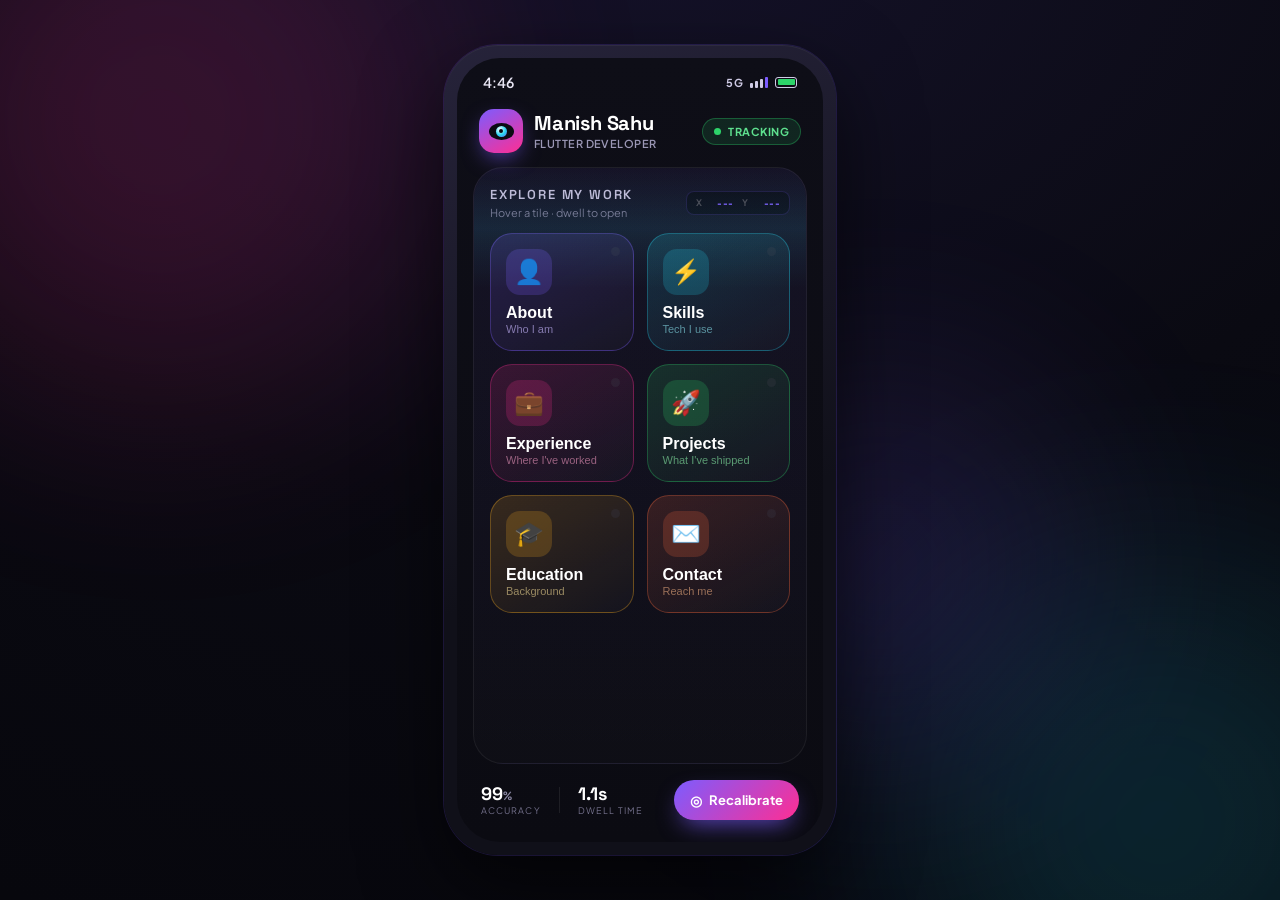
==== index.html @ 6655cd0f "Update fmt.Println message from 'Hello' to 'Goodbye'" ====
<!DOCTYPE html>
<html lang="en">
<head>
<meta charset="UTF-8">
<meta name="viewport" content="width=device-width, initial-scale=1.0">
<title>Manish Sahu · Flutter Developer</title>
<link rel="preconnect" href="https://fonts.googleapis.com">
<link rel="preconnect" href="https://fonts.gstatic.com" crossorigin>
<link href="https://fonts.googleapis.com/css2?family=Space+Grotesk:wght@400;500;600;700&family=Plus+Jakarta+Sans:wght@400;500;600;700;800&display=swap" rel="stylesheet">
<style>
  *{box-sizing:border-box;margin:0;padding:0}

  body{
    font-family:'Plus Jakarta Sans',sans-serif;
    background:radial-gradient(120% 120% at 50% -10%,#15122a 0%,#0a0a12 55%,#07070d 100%);
    min-height:100vh;display:grid;place-items:center;
    padding:36px 16px;position:relative;overflow:hidden;color:#e9e7f5;
  }

  /* Panel scrollbar */
  .pbody::-webkit-scrollbar{width:5px}
  .pbody::-webkit-scrollbar-thumb{background:rgba(124,92,255,.4);border-radius:3px}

  /* Tile hover/press */
  [data-tile]{
    transition:transform .25s cubic-bezier(.2,.9,.3,1.3),box-shadow .25s ease;
    -webkit-tap-highlight-color:transparent;
  }
  [data-tile]:hover{
    transform:scale(1.04) translateY(-3px);
    box-shadow:0 14px 30px -8px var(--ac,rgba(124,92,255,.5));
  }
  [data-tile]:active{transform:scale(.96) translateY(0)}

  /* Panel slide */
  .panel{
    position:absolute;inset:0;border-radius:43px;
    display:flex;flex-direction:column;
    transform:translateY(100%);opacity:0;pointer-events:none;
    transition:transform .5s cubic-bezier(.05,.7,.1,1),opacity .3s ease;
    z-index:12;overflow:hidden;
  }
  .panel.open{transform:translateY(0);opacity:1;pointer-events:auto}

  /* Keyframes */
  @keyframes blob{0%{transform:translate(0,0) scale(1)}50%{transform:translate(40px,-30px) scale(1.12)}100%{transform:translate(-30px,40px) scale(.96)}}
  @keyframes gaze{0%{transform:translate(-50%,-50%) scale(1);opacity:.55}100%{transform:translate(-50%,-50%) scale(1.7);opacity:.06}}
  @keyframes pulse{0%,100%{transform:scale(1);opacity:1}50%{transform:scale(1.55);opacity:.45}}
  @keyframes scan{0%{transform:translateY(-100%)}100%{transform:translateY(800%)}}
  @keyframes spin{to{transform:rotate(360deg)}}
  @keyframes blink{0%,92%,100%{transform:scaleY(1)}96%{transform:scaleY(.1)}}

  @media(max-width:440px){body{padding:16px 8px}}
</style>
</head>
<body>

<!-- Aurora blobs -->
<div style="position:fixed;inset:0;pointer-events:none;z-index:0;overflow:hidden">
  <div style="position:absolute;width:560px;height:560px;border-radius:50%;background:#ff2e93;filter:blur(120px);opacity:.16;top:-160px;left:-120px;animation:blob 22s ease-in-out infinite alternate"></div>
  <div style="position:absolute;width:520px;height:520px;border-radius:50%;background:#22d3ee;filter:blur(120px);opacity:.14;bottom:-180px;right:-140px;animation:blob 26s ease-in-out infinite alternate-reverse"></div>
  <div style="position:absolute;width:380px;height:380px;border-radius:50%;background:#7c5cff;filter:blur(110px);opacity:.16;top:42%;left:54%;animation:blob 30s ease-in-out infinite alternate"></div>
</div>

<!-- Phone Frame -->
<div style="position:relative;z-index:1;width:392px;max-width:94vw;height:828px;max-height:90vh;border-radius:54px;padding:13px;background:linear-gradient(160deg,#26233a,#101019 60%);box-shadow:0 0 0 1px rgba(124,92,255,.18),0 30px 80px rgba(0,0,0,.6),inset 0 1px 1px rgba(255,255,255,.06)">
<div style="position:relative;width:100%;height:100%;border-radius:43px;overflow:hidden;background:linear-gradient(180deg,#0e0e17,#0b0b12);display:flex;flex-direction:column">

  <!-- Status bar -->
  <div style="display:flex;justify-content:space-between;align-items:center;padding:15px 26px 4px;flex:0 0 auto">
    <span id="clk" style="font-size:14px;font-weight:600;color:#e9e7f5;letter-spacing:.01em">9:41</span>
    <div style="display:flex;align-items:center;gap:7px">
      <span style="font-size:11px;font-weight:700;color:#cfcbe6;letter-spacing:.04em">5G</span>
      <div style="display:flex;gap:2px;align-items:flex-end;height:11px">
        <div style="width:3px;height:5px;border-radius:1px;background:#cfcbe6"></div>
        <div style="width:3px;height:7px;border-radius:1px;background:#cfcbe6"></div>
        <div style="width:3px;height:9px;border-radius:1px;background:#cfcbe6"></div>
        <div style="width:3px;height:11px;border-radius:1px;background:#7c5cff"></div>
      </div>
      <div style="width:22px;height:11px;border:1.5px solid #cfcbe6;border-radius:3px;padding:1.5px;display:flex">
        <div style="flex:1;background:#2dd46a;border-radius:1px"></div>
      </div>
    </div>
  </div>

  <!-- Header -->
  <div style="display:flex;align-items:center;justify-content:space-between;padding:14px 22px 6px;flex:0 0 auto">
    <div style="display:flex;align-items:center;gap:11px">
      <!-- Eye logo -->
      <div style="width:44px;height:44px;border-radius:15px;background:linear-gradient(150deg,#7c5cff,#ff2e93);display:grid;place-items:center;box-shadow:0 8px 22px -6px rgba(124,92,255,.7)">
        <div style="width:25px;height:17px;border-radius:50%;background:#0b0b12;display:grid;place-items:center;animation:blink 5.5s ease-in-out infinite">
          <div style="width:11px;height:11px;border-radius:50%;background:radial-gradient(circle at 35% 30%,#fff,#22d3ee 55%,#7c5cff);position:relative">
            <div style="position:absolute;width:4px;height:4px;border-radius:50%;background:#0b0b12;top:50%;left:50%;transform:translate(-50%,-50%)"></div>
          </div>
        </div>
      </div>
      <div>
        <div style="font-family:'Space Grotesk',sans-serif;font-size:20px;font-weight:700;color:#fff;letter-spacing:-.01em;line-height:1.05">Manish Sahu</div>
        <div style="font-size:11px;color:#9b97b5;letter-spacing:.04em;margin-top:3px;font-weight:600">FLUTTER DEVELOPER</div>
      </div>
    </div>
    <div style="display:flex;align-items:center;gap:7px;background:rgba(45,212,106,.12);border:1px solid rgba(45,212,106,.32);padding:6px 11px;border-radius:999px">
      <span style="width:7px;height:7px;border-radius:50%;background:#2dd46a;animation:pulse 1.8s ease-in-out infinite"></span>
      <span style="font-size:11px;font-weight:700;color:#5ee08e;letter-spacing:.04em">TRACKING</span>
    </div>
  </div>

  <!-- Gaze field -->
  <div id="field" style="position:relative;flex:1 1 auto;margin:8px 16px 6px;border-radius:30px;background:linear-gradient(180deg,rgba(124,92,255,.07),rgba(255,255,255,.015));border:1px solid rgba(255,255,255,.06);overflow:hidden;padding:18px 16px 18px">

    <!-- Field header -->
    <div style="display:flex;align-items:center;justify-content:space-between;margin-bottom:14px">
      <div>
        <div style="font-family:'Space Grotesk',sans-serif;font-size:13px;font-weight:600;color:#bdb9d6;letter-spacing:.14em;text-transform:uppercase">Explore my work</div>
        <div style="font-size:11px;color:#74718c;margin-top:3px">Hover a tile · dwell to open</div>
      </div>
      <div style="display:flex;align-items:center;gap:5px;background:rgba(0,0,0,.35);border:1px solid rgba(124,92,255,.18);padding:4px 9px;border-radius:8px;flex-shrink:0">
        <span style="font-size:9px;color:#49454f;letter-spacing:.06em;font-weight:700">X</span>
        <span id="gx" style="font-family:'Space Grotesk',sans-serif;font-size:11px;font-weight:700;color:#7c5cff;letter-spacing:.04em;min-width:26px;text-align:right">---</span>
        <span style="font-size:9px;color:#49454f;letter-spacing:.06em;font-weight:700;margin-left:4px">Y</span>
        <span id="gy" style="font-family:'Space Grotesk',sans-serif;font-size:11px;font-weight:700;color:#7c5cff;letter-spacing:.04em;min-width:26px;text-align:right">---</span>
      </div>
    </div>

    <!-- Tile grid -->
    <div style="display:grid;grid-template-columns:1fr 1fr;gap:13px">

      <button data-tile data-panel="about" data-ac="#7c5cff" onclick="openPanel('about')" style="--ac:rgba(124,92,255,.7);position:relative;display:flex;flex-direction:column;justify-content:space-between;align-items:flex-start;text-align:left;min-height:118px;padding:15px;border:1px solid rgba(124,92,255,.34);border-radius:22px;background:linear-gradient(150deg,rgba(124,92,255,.18),rgba(255,255,255,.02));cursor:pointer">
        <span data-s style="position:absolute;top:13px;right:13px;width:9px;height:9px;border-radius:50%;background:#3a3a48;opacity:.3;transition:all .3s ease"></span>
        <div style="width:46px;height:46px;border-radius:14px;background:rgba(124,92,255,.22);display:grid;place-items:center;font-size:24px">👤</div>
        <div><div style="font-size:16px;font-weight:700;color:#fff">About</div><div style="font-size:11px;color:#867ab0;margin-top:1px">Who I am</div></div>
      </button>

      <button data-tile data-panel="skills" data-ac="#22d3ee" onclick="openPanel('skills')" style="--ac:rgba(34,211,238,.7);position:relative;display:flex;flex-direction:column;justify-content:space-between;align-items:flex-start;text-align:left;min-height:118px;padding:15px;border:1px solid rgba(34,211,238,.32);border-radius:22px;background:linear-gradient(150deg,rgba(34,211,238,.16),rgba(255,255,255,.02));cursor:pointer">
        <span data-s style="position:absolute;top:13px;right:13px;width:9px;height:9px;border-radius:50%;background:#3a3a48;opacity:.3;transition:all .3s ease"></span>
        <div style="width:46px;height:46px;border-radius:14px;background:rgba(34,211,238,.2);display:grid;place-items:center;font-size:24px">⚡</div>
        <div><div style="font-size:16px;font-weight:700;color:#fff">Skills</div><div style="font-size:11px;color:#5a93a0;margin-top:1px">Tech I use</div></div>
      </button>

      <button data-tile data-panel="exp" data-ac="#ff2e93" onclick="openPanel('exp')" style="--ac:rgba(255,46,147,.7);position:relative;display:flex;flex-direction:column;justify-content:space-between;align-items:flex-start;text-align:left;min-height:118px;padding:15px;border:1px solid rgba(255,46,147,.32);border-radius:22px;background:linear-gradient(150deg,rgba(255,46,147,.16),rgba(255,255,255,.02));cursor:pointer">
        <span data-s style="position:absolute;top:13px;right:13px;width:9px;height:9px;border-radius:50%;background:#3a3a48;opacity:.3;transition:all .3s ease"></span>
        <div style="width:46px;height:46px;border-radius:14px;background:rgba(255,46,147,.2);display:grid;place-items:center;font-size:24px">💼</div>
        <div><div style="font-size:16px;font-weight:700;color:#fff">Experience</div><div style="font-size:11px;color:#9a6280;margin-top:1px">Where I've worked</div></div>
      </button>

      <button data-tile data-panel="projects" data-ac="#2dd46a" onclick="openPanel('projects')" style="--ac:rgba(45,212,106,.7);position:relative;display:flex;flex-direction:column;justify-content:space-between;align-items:flex-start;text-align:left;min-height:118px;padding:15px;border:1px solid rgba(45,212,106,.32);border-radius:22px;background:linear-gradient(150deg,rgba(45,212,106,.16),rgba(255,255,255,.02));cursor:pointer">
        <span data-s style="position:absolute;top:13px;right:13px;width:9px;height:9px;border-radius:50%;background:#3a3a48;opacity:.3;transition:all .3s ease"></span>
        <div style="width:46px;height:46px;border-radius:14px;background:rgba(45,212,106,.2);display:grid;place-items:center;font-size:24px">🚀</div>
        <div><div style="font-size:16px;font-weight:700;color:#fff">Projects</div><div style="font-size:11px;color:#5a9a72;margin-top:1px">What I've shipped</div></div>
      </button>

      <button data-tile data-panel="edu" data-ac="#ffb020" onclick="openPanel('edu')" style="--ac:rgba(255,176,32,.7);position:relative;display:flex;flex-direction:column;justify-content:space-between;align-items:flex-start;text-align:left;min-height:118px;padding:15px;border:1px solid rgba(255,176,32,.32);border-radius:22px;background:linear-gradient(150deg,rgba(255,176,32,.16),rgba(255,255,255,.02));cursor:pointer">
        <span data-s style="position:absolute;top:13px;right:13px;width:9px;height:9px;border-radius:50%;background:#3a3a48;opacity:.3;transition:all .3s ease"></span>
        <div style="width:46px;height:46px;border-radius:14px;background:rgba(255,176,32,.2);display:grid;place-items:center;font-size:24px">🎓</div>
        <div><div style="font-size:16px;font-weight:700;color:#fff">Education</div><div style="font-size:11px;color:#9a8a62;margin-top:1px">Background</div></div>
      </button>

      <button data-tile data-panel="contact" data-ac="#ff6a3d" onclick="openPanel('contact')" style="--ac:rgba(255,106,61,.7);position:relative;display:flex;flex-direction:column;justify-content:space-between;align-items:flex-start;text-align:left;min-height:118px;padding:15px;border:1px solid rgba(255,106,61,.32);border-radius:22px;background:linear-gradient(150deg,rgba(255,106,61,.16),rgba(255,255,255,.02));cursor:pointer">
        <span data-s style="position:absolute;top:13px;right:13px;width:9px;height:9px;border-radius:50%;background:#3a3a48;opacity:.3;transition:all .3s ease"></span>
        <div style="width:46px;height:46px;border-radius:14px;background:rgba(255,106,61,.2);display:grid;place-items:center;font-size:24px">✉️</div>
        <div><div style="font-size:16px;font-weight:700;color:#fff">Contact</div><div style="font-size:11px;color:#9a7058;margin-top:1px">Reach me</div></div>
      </button>

    </div><!-- /grid -->

    <!-- Scanline -->
    <div style="position:absolute;inset:0;pointer-events:none;overflow:hidden;border-radius:30px;mix-blend-mode:screen">
      <div style="position:absolute;left:0;right:0;height:120px;background:linear-gradient(180deg,transparent,rgba(34,211,238,.10),transparent);animation:scan 4.2s linear infinite"></div>
    </div>

    <!-- Dwell ring (repositioned by JS) -->
    <div id="ring" style="position:absolute;left:50%;top:50%;width:120px;height:120px;transform:translate(-50%,-50%);opacity:0;pointer-events:none;z-index:7;transition:opacity .18s ease">
      <svg viewBox="0 0 120 120" width="120" height="120" style="display:block">
        <circle cx="60" cy="60" r="54" fill="none" stroke="rgba(255,255,255,.08)" stroke-width="3"></circle>
        <circle id="arc" cx="60" cy="60" r="54" fill="none" stroke="#7c5cff" stroke-width="4" stroke-linecap="round" stroke-dasharray="339.292" stroke-dashoffset="339.292" transform="rotate(-90 60 60)"></circle>
      </svg>
    </div>

    <!-- Gaze dot -->
    <div id="dot" style="position:absolute;left:50%;top:50%;transform:translate(-50%,-50%);z-index:8;pointer-events:none;will-change:left,top;opacity:0;transition:opacity .2s ease">
      <div style="position:absolute;left:50%;top:50%;width:46px;height:46px;border-radius:50%;background:radial-gradient(circle,rgba(124,92,255,.85),transparent 70%);animation:gaze 1.5s ease-out infinite"></div>
      <div style="position:relative;width:20px;height:20px;border-radius:50%;background:radial-gradient(circle at 35% 30%,#fff,#bfe9ff 32%,#7c5cff 80%);box-shadow:0 0 14px rgba(124,92,255,.9),0 0 0 2px rgba(255,255,255,.45);display:grid;place-items:center">
        <div style="width:6px;height:6px;border-radius:50%;background:#15122a"></div>
      </div>
    </div>

    <!-- Calibration overlay -->
    <div id="calib" style="position:absolute;inset:0;border-radius:30px;background:rgba(8,8,16,.62);backdrop-filter:blur(3px);display:flex;flex-direction:column;align-items:center;justify-content:center;gap:14px;opacity:0;pointer-events:none;transition:opacity .3s ease;z-index:9">
      <div style="width:52px;height:52px;border-radius:50%;border:4px solid rgba(124,92,255,.25);border-top-color:#7c5cff;animation:spin .9s linear infinite"></div>
      <div style="font-family:'Space Grotesk',sans-serif;font-size:15px;font-weight:600;color:#e9e7f5;letter-spacing:.04em">Calibrating gaze…</div>
      <div style="font-size:11px;color:#8b88a3">Follow the points with your eyes</div>
    </div>

  </div><!-- /field -->

  <!-- Footer -->
  <div style="display:flex;align-items:center;justify-content:space-between;padding:10px 24px 22px;flex:0 0 auto">
    <div style="display:flex;align-items:center;gap:18px">
      <div>
        <div style="font-size:18px;font-weight:800;font-family:'Space Grotesk',sans-serif;color:#fff;line-height:1">99<span style="font-size:12px;color:#8b88a3">%</span></div>
        <div style="font-size:9px;color:#74718c;letter-spacing:.12em;margin-top:2px">ACCURACY</div>
      </div>
      <div style="width:1px;height:26px;background:rgba(255,255,255,.08)"></div>
      <div>
        <div id="dlbl" style="font-size:18px;font-weight:800;font-family:'Space Grotesk',sans-serif;color:#fff;line-height:1">1.1s</div>
        <div style="font-size:9px;color:#74718c;letter-spacing:.12em;margin-top:2px">DWELL TIME</div>
      </div>
    </div>
    <button onclick="recalibrate()" style="display:flex;align-items:center;gap:7px;padding:11px 16px;border:none;border-radius:999px;background:linear-gradient(135deg,#7c5cff,#ff2e93);color:#fff;font-family:'Plus Jakarta Sans',sans-serif;font-size:13px;font-weight:700;cursor:pointer;box-shadow:0 10px 24px -8px rgba(124,92,255,.8);-webkit-tap-highlight-color:transparent">
      <span style="font-size:14px">◎</span>Recalibrate
    </button>
  </div>

  <!-- ══════════ PANELS ══════════ -->

  <!-- ABOUT -->
  <div id="p-about" class="panel" style="background:linear-gradient(180deg,#13101f,#0b0b12)">
    <div style="display:flex;justify-content:center;padding:10px 0 2px"><div style="width:34px;height:4px;border-radius:2px;background:rgba(255,255,255,.18)"></div></div>
    <div style="display:flex;align-items:center;gap:12px;padding:8px 20px 12px;flex:0 0 auto">
      <button onclick="closePanel()" style="width:38px;height:38px;border-radius:50%;border:none;background:rgba(124,92,255,.18);color:#b4a6ff;font-size:22px;cursor:pointer;display:grid;place-items:center">‹</button>
      <div style="display:flex;align-items:center;gap:9px"><span style="font-size:20px">👤</span><span style="font-family:'Space Grotesk',sans-serif;font-size:18px;font-weight:700;color:#fff">About Me</span></div>
    </div>
    <div class="pbody" style="flex:1 1 auto;overflow-y:auto;padding:6px 22px 26px">
      <div style="font-family:'Space Grotesk',sans-serif;font-size:24px;font-weight:700;color:#fff">Manish Sahu</div>
      <div style="color:#b4a6ff;font-size:11px;letter-spacing:.13em;margin:5px 0 16px;font-weight:600">FLUTTER · DART · FIREBASE · CLEAN ARCHITECTURE</div>
      <div style="display:flex;gap:9px;margin-bottom:18px">
        <div style="flex:1;background:rgba(124,92,255,.12);border:1px solid rgba(124,92,255,.2);border-radius:16px;padding:13px 6px;text-align:center"><div style="font-family:'Space Grotesk',sans-serif;font-size:22px;font-weight:800;color:#b4a6ff;line-height:1">2+</div><div style="font-size:9px;color:#8b88a3;letter-spacing:.06em;margin-top:4px">YRS EXP</div></div>
        <div style="flex:1;background:rgba(34,211,238,.1);border:1px solid rgba(34,211,238,.2);border-radius:16px;padding:13px 6px;text-align:center"><div style="font-family:'Space Grotesk',sans-serif;font-size:22px;font-weight:800;color:#5fd6e6;line-height:1">2</div><div style="font-size:9px;color:#8b88a3;letter-spacing:.06em;margin-top:4px">STORE APPS</div></div>
        <div style="flex:1;background:rgba(255,46,147,.1);border:1px solid rgba(255,46,147,.2);border-radius:16px;padding:13px 6px;text-align:center"><div style="font-family:'Space Grotesk',sans-serif;font-size:22px;font-weight:800;color:#ff6fb0;line-height:1">7+</div><div style="font-size:9px;color:#8b88a3;letter-spacing:.06em;margin-top:4px">MODULES</div></div>
      </div>
      <div style="color:#7bdcea;font-size:11px;letter-spacing:.14em;text-transform:uppercase;font-weight:600;margin-bottom:8px">Summary</div>
      <p style="color:#c6c2d6;font-size:14px;line-height:1.6;margin-bottom:12px">Flutter Developer with <b style="color:#fff">2+ years</b> shipping production-grade <b style="color:#fff">Android &amp; iOS</b> apps for HR-management and crowdfunding domains — delivered to the Play Store and App Store serving real users.</p>
      <p style="color:#c6c2d6;font-size:14px;line-height:1.6;margin-bottom:16px">Strong in <b style="color:#fff">Flutter, Dart, Firebase</b>, scalable state management (BLoC, GetX, Provider), RESTful APIs, real-time Socket.io and Google Maps. Focused on clean architecture, performance and crash-free releases.</p>
      <div style="color:#7bdcea;font-size:11px;letter-spacing:.14em;text-transform:uppercase;font-weight:600;margin-bottom:8px">Current role</div>
      <p style="color:#c6c2d6;font-size:14px;line-height:1.6">Flutter Developer at <b style="color:#fff">FixingDots</b> — building the FixHR Employee Management App with real-time GPS tracking, BLoC architecture and Socket.io. <b style="color:#fff">Open to relocation.</b></p>
    </div>
  </div>

  <!-- SKILLS -->
  <div id="p-skills" class="panel" style="background:linear-gradient(180deg,#0c1820,#0b0b12)">
    <div style="display:flex;justify-content:center;padding:10px 0 2px"><div style="width:34px;height:4px;border-radius:2px;background:rgba(255,255,255,.18)"></div></div>
    <div style="display:flex;align-items:center;gap:12px;padding:8px 20px 12px;flex:0 0 auto">
      <button onclick="closePanel()" style="width:38px;height:38px;border-radius:50%;border:none;background:rgba(34,211,238,.16);color:#7bdcea;font-size:22px;cursor:pointer;display:grid;place-items:center">‹</button>
      <div style="display:flex;align-items:center;gap:9px"><span style="font-size:20px">⚡</span><span style="font-family:'Space Grotesk',sans-serif;font-size:18px;font-weight:700;color:#fff">Skills</span></div>
    </div>
    <div class="pbody" style="flex:1 1 auto;overflow-y:auto;padding:6px 22px 26px">
      <div style="color:#7bdcea;font-size:11px;letter-spacing:.14em;text-transform:uppercase;font-weight:600;margin-bottom:8px">Languages</div>
      <div style="display:flex;flex-wrap:wrap;gap:7px;margin-bottom:16px">
        <span style="background:rgba(124,92,255,.14);color:#c9bfff;border:1px solid rgba(124,92,255,.28);font-size:12px;padding:6px 11px;border-radius:9px;font-weight:600">Dart</span>
        <span style="background:rgba(124,92,255,.14);color:#c9bfff;border:1px solid rgba(124,92,255,.28);font-size:12px;padding:6px 11px;border-radius:9px;font-weight:600">Java</span>
        <span style="background:rgba(124,92,255,.14);color:#c9bfff;border:1px solid rgba(124,92,255,.28);font-size:12px;padding:6px 11px;border-radius:9px;font-weight:600">Kotlin</span>
        <span style="background:rgba(124,92,255,.14);color:#c9bfff;border:1px solid rgba(124,92,255,.28);font-size:12px;padding:6px 11px;border-radius:9px;font-weight:600">Swift</span>
      </div>
      <div style="color:#7bdcea;font-size:11px;letter-spacing:.14em;text-transform:uppercase;font-weight:600;margin-bottom:8px">State Management</div>
      <div style="display:flex;flex-wrap:wrap;gap:7px;margin-bottom:16px">
        <span style="background:rgba(124,92,255,.14);color:#c9bfff;border:1px solid rgba(124,92,255,.28);font-size:12px;padding:6px 11px;border-radius:9px;font-weight:600">BLoC</span>
        <span style="background:rgba(124,92,255,.14);color:#c9bfff;border:1px solid rgba(124,92,255,.28);font-size:12px;padding:6px 11px;border-radius:9px;font-weight:600">Provider</span>
        <span style="background:rgba(124,92,255,.14);color:#c9bfff;border:1px solid rgba(124,92,255,.28);font-size:12px;padding:6px 11px;border-radius:9px;font-weight:600">GetX</span>
        <span style="background:rgba(124,92,255,.14);color:#c9bfff;border:1px solid rgba(124,92,255,.28);font-size:12px;padding:6px 11px;border-radius:9px;font-weight:600">Riverpod</span>
        <span style="background:rgba(124,92,255,.14);color:#c9bfff;border:1px solid rgba(124,92,255,.28);font-size:12px;padding:6px 11px;border-radius:9px;font-weight:600">Freezed</span>
      </div>
      <div style="color:#7bdcea;font-size:11px;letter-spacing:.14em;text-transform:uppercase;font-weight:600;margin-bottom:8px">Backend &amp; Cloud</div>
      <div style="display:flex;flex-wrap:wrap;gap:7px;margin-bottom:16px">
        <span style="background:rgba(34,211,238,.12);color:#9fe8f3;border:1px solid rgba(34,211,238,.26);font-size:12px;padding:6px 11px;border-radius:9px;font-weight:600">Firebase Auth</span>
        <span style="background:rgba(34,211,238,.12);color:#9fe8f3;border:1px solid rgba(34,211,238,.26);font-size:12px;padding:6px 11px;border-radius:9px;font-weight:600">Firestore</span>
        <span style="background:rgba(34,211,238,.12);color:#9fe8f3;border:1px solid rgba(34,211,238,.26);font-size:12px;padding:6px 11px;border-radius:9px;font-weight:600">FCM</span>
        <span style="background:rgba(34,211,238,.12);color:#9fe8f3;border:1px solid rgba(34,211,238,.26);font-size:12px;padding:6px 11px;border-radius:9px;font-weight:600">Cloud Functions</span>
        <span style="background:rgba(34,211,238,.12);color:#9fe8f3;border:1px solid rgba(34,211,238,.26);font-size:12px;padding:6px 11px;border-radius:9px;font-weight:600">REST APIs</span>
      </div>
      <div style="color:#7bdcea;font-size:11px;letter-spacing:.14em;text-transform:uppercase;font-weight:600;margin-bottom:8px">Tools &amp; Integrations</div>
      <div style="display:flex;flex-wrap:wrap;gap:7px;margin-bottom:16px">
        <span style="background:rgba(255,46,147,.1);color:#ff97c4;border:1px solid rgba(255,46,147,.24);font-size:12px;padding:6px 11px;border-radius:9px;font-weight:600">Google Maps SDK</span>
        <span style="background:rgba(255,46,147,.1);color:#ff97c4;border:1px solid rgba(255,46,147,.24);font-size:12px;padding:6px 11px;border-radius:9px;font-weight:600">Socket.io</span>
        <span style="background:rgba(255,46,147,.1);color:#ff97c4;border:1px solid rgba(255,46,147,.24);font-size:12px;padding:6px 11px;border-radius:9px;font-weight:600">Dio</span>
        <span style="background:rgba(255,46,147,.1);color:#ff97c4;border:1px solid rgba(255,46,147,.24);font-size:12px;padding:6px 11px;border-radius:9px;font-weight:600">Stripe</span>
        <span style="background:rgba(255,46,147,.1);color:#ff97c4;border:1px solid rgba(255,46,147,.24);font-size:12px;padding:6px 11px;border-radius:9px;font-weight:600">Crashlytics</span>
        <span style="background:rgba(255,46,147,.1);color:#ff97c4;border:1px solid rgba(255,46,147,.24);font-size:12px;padding:6px 11px;border-radius:9px;font-weight:600">Shorebird</span>
        <span style="background:rgba(255,46,147,.1);color:#ff97c4;border:1px solid rgba(255,46,147,.24);font-size:12px;padding:6px 11px;border-radius:9px;font-weight:600">get_It</span>
      </div>
      <div style="color:#7bdcea;font-size:11px;letter-spacing:.14em;text-transform:uppercase;font-weight:600;margin-bottom:8px">Deployment</div>
      <div style="display:flex;flex-wrap:wrap;gap:7px;margin-bottom:18px">
        <span style="background:rgba(45,212,106,.12);color:#9fe8c0;border:1px solid rgba(45,212,106,.26);font-size:12px;padding:6px 11px;border-radius:9px;font-weight:600">Play Console</span>
        <span style="background:rgba(45,212,106,.12);color:#9fe8c0;border:1px solid rgba(45,212,106,.26);font-size:12px;padding:6px 11px;border-radius:9px;font-weight:600">App Store Connect</span>
        <span style="background:rgba(45,212,106,.12);color:#9fe8c0;border:1px solid rgba(45,212,106,.26);font-size:12px;padding:6px 11px;border-radius:9px;font-weight:600">CI/CD</span>
      </div>
      <div style="color:#7bdcea;font-size:11px;letter-spacing:.14em;text-transform:uppercase;font-weight:600;margin-bottom:12px">Proficiency</div>
      <div style="margin-bottom:12px"><div style="display:flex;justify-content:space-between;font-size:12px;margin-bottom:6px;color:#c6c2d6"><span>Flutter / Dart</span><span style="color:#b4a6ff;font-weight:700">95%</span></div><div style="height:6px;background:rgba(255,255,255,.08);border-radius:4px;overflow:hidden"><div style="height:100%;width:95%;background:linear-gradient(90deg,#7c5cff,#ff2e93);border-radius:4px"></div></div></div>
      <div style="margin-bottom:12px"><div style="display:flex;justify-content:space-between;font-size:12px;margin-bottom:6px;color:#c6c2d6"><span>Firebase</span><span style="color:#b4a6ff;font-weight:700">90%</span></div><div style="height:6px;background:rgba(255,255,255,.08);border-radius:4px;overflow:hidden"><div style="height:100%;width:90%;background:linear-gradient(90deg,#7c5cff,#ff2e93);border-radius:4px"></div></div></div>
      <div style="margin-bottom:12px"><div style="display:flex;justify-content:space-between;font-size:12px;margin-bottom:6px;color:#c6c2d6"><span>BLoC / State Mgmt</span><span style="color:#b4a6ff;font-weight:700">88%</span></div><div style="height:6px;background:rgba(255,255,255,.08);border-radius:4px;overflow:hidden"><div style="height:100%;width:88%;background:linear-gradient(90deg,#7c5cff,#ff2e93);border-radius:4px"></div></div></div>
      <div style="margin-bottom:4px"><div style="display:flex;justify-content:space-between;font-size:12px;margin-bottom:6px;color:#c6c2d6"><span>REST APIs / Dio</span><span style="color:#b4a6ff;font-weight:700">85%</span></div><div style="height:6px;background:rgba(255,255,255,.08);border-radius:4px;overflow:hidden"><div style="height:100%;width:85%;background:linear-gradient(90deg,#7c5cff,#ff2e93);border-radius:4px"></div></div></div>
    </div>
  </div>

  <!-- EXPERIENCE -->
  <div id="p-exp" class="panel" style="background:linear-gradient(180deg,#1a0f18,#0b0b12)">
    <div style="display:flex;justify-content:center;padding:10px 0 2px"><div style="width:34px;height:4px;border-radius:2px;background:rgba(255,255,255,.18)"></div></div>
    <div style="display:flex;align-items:center;gap:12px;padding:8px 20px 12px;flex:0 0 auto">
      <button onclick="closePanel()" style="width:38px;height:38px;border-radius:50%;border:none;background:rgba(255,46,147,.16);color:#ff97c4;font-size:22px;cursor:pointer;display:grid;place-items:center">‹</button>
      <div style="display:flex;align-items:center;gap:9px"><span style="font-size:20px">💼</span><span style="font-family:'Space Grotesk',sans-serif;font-size:18px;font-weight:700;color:#fff">Experience</span></div>
    </div>
    <div class="pbody" style="flex:1 1 auto;overflow-y:auto;padding:6px 22px 26px">
      <div style="background:rgba(255,255,255,.03);border:1px solid rgba(255,255,255,.07);border-radius:18px;padding:16px;margin-bottom:12px">
        <div style="font-size:15px;font-weight:700;color:#fff">Flutter Developer</div>
        <div style="color:#ff97c4;font-size:11px;letter-spacing:.06em;margin:3px 0 2px;font-weight:600">FIXINGDOTS · RAIPUR &nbsp;·&nbsp; NOV 2024 – PRESENT</div>
        <div style="color:#9b97b5;font-size:12px;font-style:italic;margin-bottom:11px">FixHR Employee Management App</div>
        <ul style="list-style:none;display:flex;flex-direction:column;gap:7px">
          <li style="color:#c6c2d6;font-size:13px;line-height:1.5;padding-left:16px;position:relative"><span style="position:absolute;left:0;color:#ff6fb0">▹</span>Built 7+ core modules: real-time GPS tracking, calendar, leave/miss-punch, gate pass, travel &amp; daily allowance</li>
          <li style="color:#c6c2d6;font-size:13px;line-height:1.5;padding-left:16px;position:relative"><span style="position:absolute;left:0;color:#ff6fb0">▹</span>Google Maps SDK with location search and distance-based allowance calculation</li>
          <li style="color:#c6c2d6;font-size:13px;line-height:1.5;padding-left:16px;position:relative"><span style="position:absolute;left:0;color:#ff6fb0">▹</span>Scalable state management with <b style="color:#fff">BLoC</b> &amp; <b style="color:#fff">Freezed</b>; real-time <b style="color:#fff">Socket.io</b>, Dio, Push Notifications &amp; Crashlytics</li>
          <li style="color:#c6c2d6;font-size:13px;line-height:1.5;padding-left:16px;position:relative"><span style="position:absolute;left:0;color:#ff6fb0">▹</span>End-to-end deployment on <b style="color:#fff">Google Play</b> &amp; <b style="color:#fff">App Store</b>, reducing live crash rate</li>
        </ul>
      </div>
      <div style="background:rgba(255,255,255,.03);border:1px solid rgba(255,255,255,.07);border-radius:18px;padding:16px">
        <div style="font-size:15px;font-weight:700;color:#fff">Flutter Developer</div>
        <div style="color:#ff97c4;font-size:11px;letter-spacing:.06em;margin:3px 0 2px;font-weight:600">RIVERHOUSE TECHNOLOGY · BHILAI &nbsp;·&nbsp; MAR – NOV 2024</div>
        <div style="color:#9b97b5;font-size:12px;font-style:italic;margin-bottom:11px">Collegiate Backer — Crowdfunding for Athletes</div>
        <ul style="list-style:none;display:flex;flex-direction:column;gap:7px">
          <li style="color:#c6c2d6;font-size:13px;line-height:1.5;padding-left:16px;position:relative"><span style="position:absolute;left:0;color:#ff6fb0">▹</span>Built crowdfunding platform for athletes from design through release</li>
          <li style="color:#c6c2d6;font-size:13px;line-height:1.5;padding-left:16px;position:relative"><span style="position:absolute;left:0;color:#ff6fb0">▹</span><b style="color:#fff">Firebase</b> auth, secure data handling and cloud media storage for profiles &amp; campaigns</li>
          <li style="color:#c6c2d6;font-size:13px;line-height:1.5;padding-left:16px;position:relative"><span style="position:absolute;left:0;color:#ff6fb0">▹</span>Integrated <b style="color:#fff">Stripe</b> payment flows for secure fund transfers between backers and athletes</li>
          <li style="color:#c6c2d6;font-size:13px;line-height:1.5;padding-left:16px;position:relative"><span style="position:absolute;left:0;color:#ff6fb0">▹</span>Translated product requirements into clean, mission-aligned UI with close UX collaboration</li>
        </ul>
      </div>
    </div>
  </div>

  <!-- PROJECTS -->
  <div id="p-projects" class="panel" style="background:linear-gradient(180deg,#0c1a12,#0b0b12)">
    <div style="display:flex;justify-content:center;padding:10px 0 2px"><div style="width:34px;height:4px;border-radius:2px;background:rgba(255,255,255,.18)"></div></div>
    <div style="display:flex;align-items:center;gap:12px;padding:8px 20px 12px;flex:0 0 auto">
      <button onclick="closePanel()" style="width:38px;height:38px;border-radius:50%;border:none;background:rgba(45,212,106,.16);color:#7fe6a3;font-size:22px;cursor:pointer;display:grid;place-items:center">‹</button>
      <div style="display:flex;align-items:center;gap:9px"><span style="font-size:20px">🚀</span><span style="font-family:'Space Grotesk',sans-serif;font-size:18px;font-weight:700;color:#fff">Projects</span></div>
    </div>
    <div class="pbody" style="flex:1 1 auto;overflow-y:auto;padding:6px 22px 26px">
      <div style="background:rgba(255,255,255,.03);border:1px solid rgba(255,255,255,.07);border-radius:18px;padding:16px;margin-bottom:12px">
        <span style="color:#7fe6a3;font-size:11px;font-weight:800;letter-spacing:.1em">01</span>
        <div style="font-size:16px;font-weight:700;color:#fff;margin-top:3px">Appixo</div>
        <div style="color:#7fe6a3;font-size:11px;letter-spacing:.06em;margin:2px 0 10px;font-weight:600">ROOM RENT &amp; TIFFIN SEARCH · LIVE ON PLAY STORE</div>
        <ul style="list-style:none;display:flex;flex-direction:column;gap:7px">
          <li style="color:#c6c2d6;font-size:13px;line-height:1.5;padding-left:16px;position:relative"><span style="position:absolute;left:0;color:#5fd6a0">▹</span>Published Flutter app with responsive UI/UX across Android &amp; iOS</li>
          <li style="color:#c6c2d6;font-size:13px;line-height:1.5;padding-left:16px;position:relative"><span style="position:absolute;left:0;color:#5fd6a0">▹</span>Login/Sign-up, Post services, Edit Posts, Call functionality and one-time Rating system</li>
          <li style="color:#c6c2d6;font-size:13px;line-height:1.5;padding-left:16px;position:relative"><span style="position:absolute;left:0;color:#5fd6a0">▹</span>Dynamic data with <b style="color:#fff">Firestore</b>, secured by <b style="color:#fff">Firebase Auth</b>, GetX state management</li>
        </ul>
        <div style="display:flex;flex-wrap:wrap;gap:6px;margin-top:11px">
          <span style="background:rgba(45,212,106,.12);color:#9fe8c0;border:1px solid rgba(45,212,106,.26);font-size:11px;padding:5px 10px;border-radius:8px;font-weight:600">Flutter</span>
          <span style="background:rgba(45,212,106,.12);color:#9fe8c0;border:1px solid rgba(45,212,106,.26);font-size:11px;padding:5px 10px;border-radius:8px;font-weight:600">Firebase</span>
          <span style="background:rgba(45,212,106,.12);color:#9fe8c0;border:1px solid rgba(45,212,106,.26);font-size:11px;padding:5px 10px;border-radius:8px;font-weight:600">GetX</span>
        </div>
      </div>
      <div style="background:rgba(255,255,255,.03);border:1px solid rgba(255,255,255,.07);border-radius:18px;padding:16px;margin-bottom:12px">
        <span style="color:#7fe6a3;font-size:11px;font-weight:800;letter-spacing:.1em">02</span>
        <div style="font-size:16px;font-weight:700;color:#fff;margin-top:3px">FixHR</div>
        <div style="color:#7fe6a3;font-size:11px;letter-spacing:.06em;margin:2px 0 10px;font-weight:600">HR MANAGEMENT · PLAY STORE + APP STORE</div>
        <ul style="list-style:none;display:flex;flex-direction:column;gap:7px">
          <li style="color:#c6c2d6;font-size:13px;line-height:1.5;padding-left:16px;position:relative"><span style="position:absolute;left:0;color:#5fd6a0">▹</span>Production HR app with real-time GPS tracking and 7+ employee workflow modules</li>
          <li style="color:#c6c2d6;font-size:13px;line-height:1.5;padding-left:16px;position:relative"><span style="position:absolute;left:0;color:#5fd6a0">▹</span>BLoC + Freezed architecture with Socket.io, Maps SDK and Crashlytics</li>
        </ul>
        <div style="display:flex;flex-wrap:wrap;gap:6px;margin-top:11px">
          <span style="background:rgba(45,212,106,.12);color:#9fe8c0;border:1px solid rgba(45,212,106,.26);font-size:11px;padding:5px 10px;border-radius:8px;font-weight:600">Flutter</span>
          <span style="background:rgba(45,212,106,.12);color:#9fe8c0;border:1px solid rgba(45,212,106,.26);font-size:11px;padding:5px 10px;border-radius:8px;font-weight:600">BLoC</span>
          <span style="background:rgba(45,212,106,.12);color:#9fe8c0;border:1px solid rgba(45,212,106,.26);font-size:11px;padding:5px 10px;border-radius:8px;font-weight:600">Socket.io</span>
        </div>
      </div>
      <div style="background:rgba(255,255,255,.03);border:1px solid rgba(255,255,255,.07);border-radius:18px;padding:16px">
        <span style="color:#7fe6a3;font-size:11px;font-weight:800;letter-spacing:.1em">03</span>
        <div style="font-size:16px;font-weight:700;color:#fff;margin-top:3px">Collegiate Backer</div>
        <div style="color:#7fe6a3;font-size:11px;letter-spacing:.06em;margin:2px 0 10px;font-weight:600">CROWDFUNDING PLATFORM · SHIPPED</div>
        <ul style="list-style:none;display:flex;flex-direction:column;gap:7px">
          <li style="color:#c6c2d6;font-size:13px;line-height:1.5;padding-left:16px;position:relative"><span style="position:absolute;left:0;color:#5fd6a0">▹</span>Full crowdfunding platform for athletes — design to release</li>
          <li style="color:#c6c2d6;font-size:13px;line-height:1.5;padding-left:16px;position:relative"><span style="position:absolute;left:0;color:#5fd6a0">▹</span>Firebase Auth + Stripe payments for end-to-end secure transactions</li>
        </ul>
        <div style="display:flex;flex-wrap:wrap;gap:6px;margin-top:11px">
          <span style="background:rgba(45,212,106,.12);color:#9fe8c0;border:1px solid rgba(45,212,106,.26);font-size:11px;padding:5px 10px;border-radius:8px;font-weight:600">Flutter</span>
          <span style="background:rgba(45,212,106,.12);color:#9fe8c0;border:1px solid rgba(45,212,106,.26);font-size:11px;padding:5px 10px;border-radius:8px;font-weight:600">Firebase</span>
          <span style="background:rgba(45,212,106,.12);color:#9fe8c0;border:1px solid rgba(45,212,106,.26);font-size:11px;padding:5px 10px;border-radius:8px;font-weight:600">Stripe</span>
        </div>
      </div>
    </div>
  </div>

  <!-- EDUCATION -->
  <div id="p-edu" class="panel" style="background:linear-gradient(180deg,#1a160c,#0b0b12)">
    <div style="display:flex;justify-content:center;padding:10px 0 2px"><div style="width:34px;height:4px;border-radius:2px;background:rgba(255,255,255,.18)"></div></div>
    <div style="display:flex;align-items:center;gap:12px;padding:8px 20px 12px;flex:0 0 auto">
      <button onclick="closePanel()" style="width:38px;height:38px;border-radius:50%;border:none;background:rgba(255,176,32,.16);color:#ffd17a;font-size:22px;cursor:pointer;display:grid;place-items:center">‹</button>
      <div style="display:flex;align-items:center;gap:9px"><span style="font-size:20px">🎓</span><span style="font-family:'Space Grotesk',sans-serif;font-size:18px;font-weight:700;color:#fff">Education</span></div>
    </div>
    <div class="pbody" style="flex:1 1 auto;overflow-y:auto;padding:6px 22px 26px">
      <div style="background:rgba(255,255,255,.03);border:1px solid rgba(255,255,255,.07);border-radius:18px;padding:16px;margin-bottom:18px">
        <div style="font-size:15px;font-weight:700;color:#fff">Guru Ghasidas Central University</div>
        <div style="color:#ffd17a;font-size:11px;letter-spacing:.06em;margin:4px 0 10px;font-weight:600">BILASPUR, CHHATTISGARH &nbsp;·&nbsp; OCT 2020 – SEPT 2023</div>
        <p style="margin:0;font-size:13px;color:#c6c2d6;line-height:1.55">Bachelor's degree, <b style="color:#fff">Computer Science &amp; Information Technology</b> (Honours)</p>
      </div>
      <div style="color:#ffd17a;font-size:11px;letter-spacing:.14em;text-transform:uppercase;font-weight:600;margin-bottom:8px">Core areas</div>
      <div style="display:flex;flex-wrap:wrap;gap:7px;margin-bottom:18px">
        <span style="background:rgba(255,176,32,.1);color:#f4d49a;border:1px solid rgba(255,176,32,.24);font-size:12px;padding:6px 11px;border-radius:9px;font-weight:600">Data Structures</span>
        <span style="background:rgba(255,176,32,.1);color:#f4d49a;border:1px solid rgba(255,176,32,.24);font-size:12px;padding:6px 11px;border-radius:9px;font-weight:600">OOP</span>
        <span style="background:rgba(255,176,32,.1);color:#f4d49a;border:1px solid rgba(255,176,32,.24);font-size:12px;padding:6px 11px;border-radius:9px;font-weight:600">Database Systems</span>
        <span style="background:rgba(255,176,32,.1);color:#f4d49a;border:1px solid rgba(255,176,32,.24);font-size:12px;padding:6px 11px;border-radius:9px;font-weight:600">Operating Systems</span>
        <span style="background:rgba(255,176,32,.1);color:#f4d49a;border:1px solid rgba(255,176,32,.24);font-size:12px;padding:6px 11px;border-radius:9px;font-weight:600">Computer Networks</span>
      </div>
      <div style="color:#ffd17a;font-size:11px;letter-spacing:.14em;text-transform:uppercase;font-weight:600;margin-bottom:8px">While studying</div>
      <p style="color:#c6c2d6;font-size:14px;line-height:1.6">Started building Flutter apps in my final year and shipped <b style="color:#fff">Appixo</b> to the Play Store before graduating — practical experience that led directly into a professional Flutter role.</p>
    </div>
  </div>

  <!-- CONTACT -->
  <div id="p-contact" class="panel" style="background:linear-gradient(180deg,#1a120c,#0b0b12)">
    <div style="display:flex;justify-content:center;padding:10px 0 2px"><div style="width:34px;height:4px;border-radius:2px;background:rgba(255,255,255,.18)"></div></div>
    <div style="display:flex;align-items:center;gap:12px;padding:8px 20px 12px;flex:0 0 auto">
      <button onclick="closePanel()" style="width:38px;height:38px;border-radius:50%;border:none;background:rgba(255,106,61,.16);color:#ffac8a;font-size:22px;cursor:pointer;display:grid;place-items:center">‹</button>
      <div style="display:flex;align-items:center;gap:9px"><span style="font-size:20px">✉️</span><span style="font-family:'Space Grotesk',sans-serif;font-size:18px;font-weight:700;color:#fff">Contact</span></div>
    </div>
    <div class="pbody" style="flex:1 1 auto;overflow-y:auto;padding:6px 22px 26px">
      <div style="background:linear-gradient(135deg,rgba(124,92,255,.16),rgba(255,46,147,.12));border:1px solid rgba(124,92,255,.26);border-radius:16px;padding:14px;margin-bottom:18px">
        <div style="color:#fff;font-weight:700;font-size:15px">Open to Flutter opportunities</div>
        <div style="color:#c6c2d6;font-size:12px;margin-top:3px">Open to relocation · India</div>
      </div>
      <a href="mailto:manishsahu2609@gmail.com" style="display:flex;align-items:center;gap:14px;padding:13px 0;border-bottom:1px solid rgba(255,255,255,.07);text-decoration:none">
        <div style="width:42px;height:42px;border-radius:12px;background:rgba(255,106,61,.16);display:grid;place-items:center;font-size:18px;flex:0 0 auto">📧</div>
        <div><div style="font-size:10px;color:#8b88a3;letter-spacing:.1em;text-transform:uppercase">Email</div><div style="font-size:13px;color:#fff;margin-top:2px">manishsahu2609@gmail.com</div></div>
      </a>
      <a href="tel:+917389523175" style="display:flex;align-items:center;gap:14px;padding:13px 0;border-bottom:1px solid rgba(255,255,255,.07);text-decoration:none">
        <div style="width:42px;height:42px;border-radius:12px;background:rgba(45,212,106,.16);display:grid;place-items:center;font-size:18px;flex:0 0 auto">📞</div>
        <div><div style="font-size:10px;color:#8b88a3;letter-spacing:.1em;text-transform:uppercase">Mobile</div><div style="font-size:13px;color:#fff;margin-top:2px">+91 73895 23175</div></div>
      </a>
      <a href="https://linkedin.com/in/manish-sahu" target="_blank" style="display:flex;align-items:center;gap:14px;padding:13px 0;border-bottom:1px solid rgba(255,255,255,.07);text-decoration:none">
        <div style="width:42px;height:42px;border-radius:12px;background:rgba(34,211,238,.16);display:grid;place-items:center;font-size:18px;flex:0 0 auto">🔗</div>
        <div><div style="font-size:10px;color:#8b88a3;letter-spacing:.1em;text-transform:uppercase">LinkedIn</div><div style="font-size:13px;color:#fff;margin-top:2px">linkedin.com/in/manish-sahu</div></div>
      </a>
      <a href="https://github.com/Manishs2261" target="_blank" style="display:flex;align-items:center;gap:14px;padding:13px 0;border-bottom:1px solid rgba(255,255,255,.07);text-decoration:none">
        <div style="width:42px;height:42px;border-radius:12px;background:rgba(124,92,255,.16);display:grid;place-items:center;font-size:18px;flex:0 0 auto">🐙</div>
        <div><div style="font-size:10px;color:#8b88a3;letter-spacing:.1em;text-transform:uppercase">GitHub</div><div style="font-size:13px;color:#fff;margin-top:2px">github.com/Manishs2261</div></div>
      </a>
      <a href="https://manish2261.medium.com/" target="_blank" style="display:flex;align-items:center;gap:14px;padding:13px 0;border-bottom:1px solid rgba(255,255,255,.07);text-decoration:none">
        <div style="width:42px;height:42px;border-radius:12px;background:rgba(45,212,106,.16);display:grid;place-items:center;font-size:18px;flex:0 0 auto">✍️</div>
        <div><div style="font-size:10px;color:#8b88a3;letter-spacing:.1em;text-transform:uppercase">Medium</div><div style="font-size:13px;color:#fff;margin-top:2px">manish2261.medium.com</div></div>
      </a>
      <div style="display:flex;align-items:center;gap:14px;padding:13px 0">
        <div style="width:42px;height:42px;border-radius:12px;background:rgba(255,176,32,.16);display:grid;place-items:center;font-size:18px;flex:0 0 auto">📍</div>
        <div><div style="font-size:10px;color:#8b88a3;letter-spacing:.1em;text-transform:uppercase">Location</div><div style="font-size:13px;color:#fff;margin-top:2px">Bilaspur / Raipur, India</div></div>
      </div>
    </div>
  </div>

</div><!-- /screen -->
</div><!-- /phone -->

<script>
/* ── Live clock ─────────────────────────────────────────── */
function tick() {
  const d = new Date();
  const t = d.getHours() + ':' + String(d.getMinutes()).padStart(2,'0');
  document.getElementById('clk').textContent = t;
}
tick(); setInterval(tick, 1000);

/* ── Panel open / close ─────────────────────────────────── */
function openPanel(id) {
  document.getElementById('p-' + id).classList.add('open');
  phase = 'open';
  resetDwell();
  document.getElementById('dot').style.opacity = '0';
}

function closePanel() {
  document.querySelectorAll('.panel.open').forEach(p => p.classList.remove('open'));
  phase = 'idle';
  ptr.lastMovedAt = Date.now();
}

/* ── Recalibrate ────────────────────────────────────────── */
function recalibrate() {
  const c = document.getElementById('calib');
  c.style.opacity = '1'; c.style.pointerEvents = 'auto';
  setTimeout(() => { c.style.opacity = '0'; c.style.pointerEvents = 'none'; }, 2400);
}

/* ── Dwell state machine ────────────────────────────────── */
const DWELL_MS   = 1100;
const STILL_MS   = 200;
const MOVE_THR   = 5;
const CIRC       = 339.292; // 2π × 54

const field = document.getElementById('field');
const dot   = document.getElementById('dot');
const ring  = document.getElementById('ring');
const arc   = document.getElementById('arc');
const gx    = document.getElementById('gx');
const gy    = document.getElementById('gy');

let phase        = 'idle'; // idle | move | dwell | open
let dwellingTile = null;
let dwellStart   = 0;
let rafId        = null;
let ptr = { x: -999, y: -999, tile: null, lastMovedAt: 0, inside: false };

/* Pointer tracking */
field.addEventListener('pointermove', e => {
  if (phase === 'open') return;

  const r  = field.getBoundingClientRect();
  const nx = e.clientX - r.left;
  const ny = e.clientY - r.top;

  dot.style.left    = nx + 'px';
  dot.style.top     = ny + 'px';
  dot.style.opacity = '1';

  gx.textContent = Math.round(nx);
  gy.textContent = Math.round(ny);

  const dx = nx - ptr.x, dy = ny - ptr.y;
  if (Math.sqrt(dx*dx + dy*dy) >= MOVE_THR) ptr.lastMovedAt = Date.now();
  ptr.x = nx; ptr.y = ny;

  const el = document.elementFromPoint(e.clientX, e.clientY);
  ptr.tile = el ? el.closest('[data-tile]') : null;
  ptr.inside = true;

  if (!rafId) rafId = requestAnimationFrame(loop);
});

field.addEventListener('pointerleave', () => {
  ptr.inside = false; ptr.tile = null;
  dot.style.opacity = '0';
  gx.textContent = '---'; gy.textContent = '---';
  resetDwell();
  phase = 'idle';
});

/* RAF dwell loop */
function loop() {
  rafId = null;
  if (phase === 'open') return;

  const now    = Date.now();
  const stillMs = now - ptr.lastMovedAt;

  if (ptr.inside && ptr.tile && stillMs >= STILL_MS) {

    if (dwellingTile !== ptr.tile) {
      resetDwell();
      dwellingTile = ptr.tile;
      dwellStart   = now;

      /* Position ring on tile center */
      const fr = field.getBoundingClientRect();
      const tr = dwellingTile.getBoundingClientRect();
      ring.style.left    = (tr.left + tr.width/2  - fr.left) + 'px';
      ring.style.top     = (tr.top  + tr.height/2 - fr.top)  + 'px';
      ring.style.opacity = '1';

      /* Light up status dot */
      const sd = dwellingTile.querySelector('[data-s]');
      if (sd) { sd.style.background = dwellingTile.dataset.ac || '#7c5cff'; sd.style.opacity = '1'; }
    }

    const progress = Math.min((now - dwellStart) / DWELL_MS, 1);
    arc.style.stroke          = dwellingTile.dataset.ac || '#7c5cff';
    arc.style.strokeDashoffset = CIRC * (1 - progress);

    if (progress >= 1) {
      openPanel(dwellingTile.dataset.panel);
      return;
    }
    phase = 'dwell';

  } else if (dwellingTile) {
    resetDwell();
    phase = ptr.inside ? 'move' : 'idle';
  }

  if (ptr.inside) rafId = requestAnimationFrame(loop);
}

function resetDwell() {
  if (dwellingTile) {
    const sd = dwellingTile.querySelector('[data-s]');
    if (sd) { sd.style.background = '#3a3a48'; sd.style.opacity = '.3'; }
  }
  dwellingTile = null;
  dwellStart   = 0;
  arc.style.strokeDashoffset = CIRC;
  ring.style.opacity = '0';
}
</script>
</body>
</html>
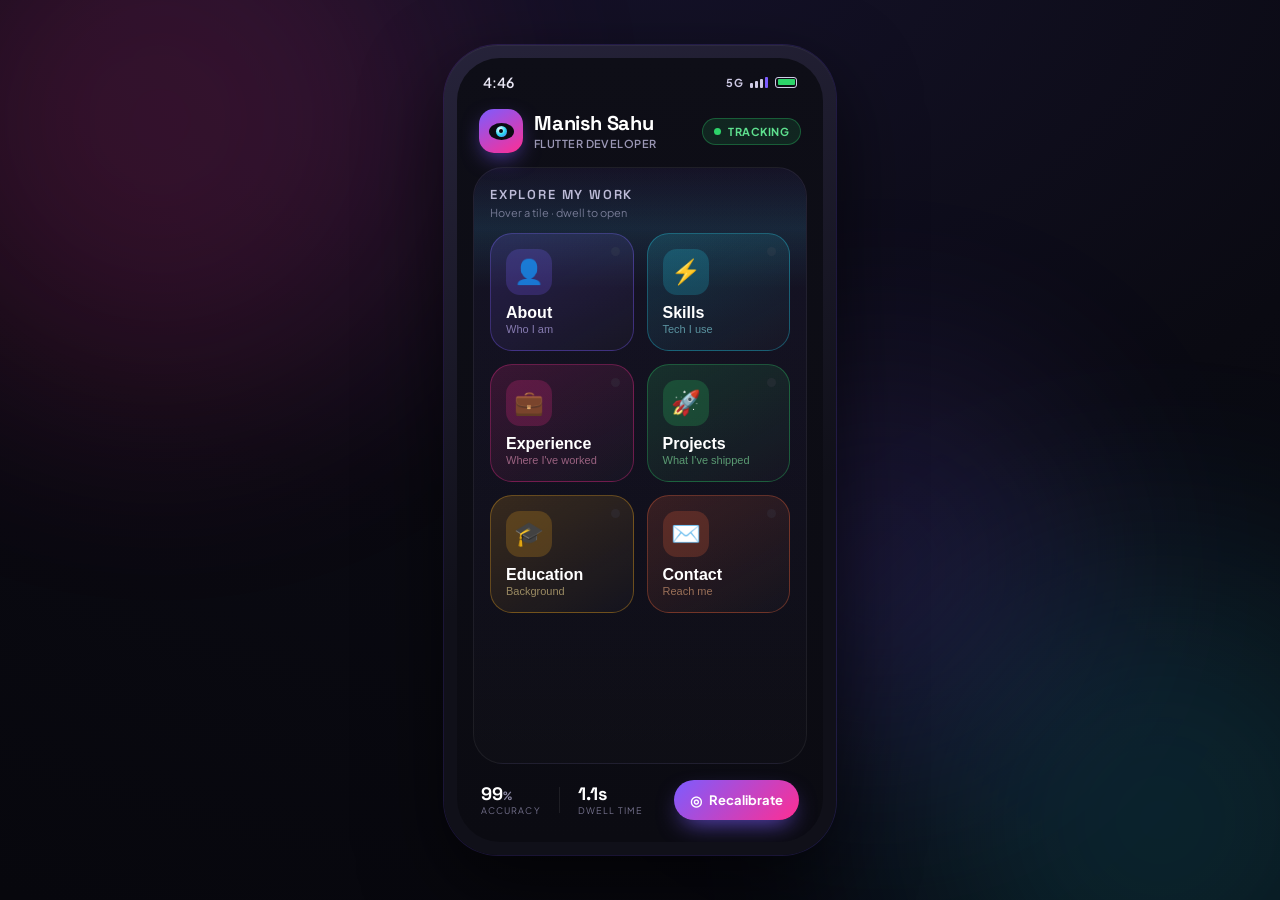
==== commit 0e7a4121: "Implement mobile styles for phone frame and screen Added mobile-specific styles for the phone frame " ====
--- a/index.html
+++ b/index.html
@@ -50,7 +50,18 @@
   @keyframes spin{to{transform:rotate(360deg)}}
   @keyframes blink{0%,92%,100%{transform:scaleY(1)}96%{transform:scaleY(.1)}}
 
-  @media(max-width:440px){body{padding:16px 8px}}
+  /* ── Mobile: strip the phone-frame chrome, fill viewport ── */
+  @media(max-width:480px){
+    body{padding:0;background:#0e0e17;}
+    #phone{
+      width:100%!important;max-width:100%!important;
+      height:100dvh!important;max-height:100dvh!important;
+      border-radius:0!important;padding:6px!important;
+      box-shadow:none!important;
+    }
+    #screen{border-radius:16px!important;}
+    #field{margin:6px 10px 4px!important;padding:14px 12px 12px!important;}
+  }
 </style>
 </head>
 <body>
@@ -63,8 +74,8 @@
 </div>
 
 <!-- Phone Frame -->
-<div style="position:relative;z-index:1;width:392px;max-width:94vw;height:828px;max-height:90vh;border-radius:54px;padding:13px;background:linear-gradient(160deg,#26233a,#101019 60%);box-shadow:0 0 0 1px rgba(124,92,255,.18),0 30px 80px rgba(0,0,0,.6),inset 0 1px 1px rgba(255,255,255,.06)">
-<div style="position:relative;width:100%;height:100%;border-radius:43px;overflow:hidden;background:linear-gradient(180deg,#0e0e17,#0b0b12);display:flex;flex-direction:column">
+<div id="phone" style="position:relative;z-index:1;width:392px;max-width:94vw;height:828px;max-height:90vh;border-radius:54px;padding:13px;background:linear-gradient(160deg,#26233a,#101019 60%);box-shadow:0 0 0 1px rgba(124,92,255,.18),0 30px 80px rgba(0,0,0,.6),inset 0 1px 1px rgba(255,255,255,.06)">
+<div id="screen" style="position:relative;width:100%;height:100%;border-radius:43px;overflow:hidden;background:linear-gradient(180deg,#0e0e17,#0b0b12);display:flex;flex-direction:column">
 
   <!-- Status bar -->
   <div style="display:flex;justify-content:space-between;align-items:center;padding:15px 26px 4px;flex:0 0 auto">
@@ -113,12 +124,6 @@
       <div>
         <div style="font-family:'Space Grotesk',sans-serif;font-size:13px;font-weight:600;color:#bdb9d6;letter-spacing:.14em;text-transform:uppercase">Explore my work</div>
         <div style="font-size:11px;color:#74718c;margin-top:3px">Hover a tile · dwell to open</div>
-      </div>
-      <div style="display:flex;align-items:center;gap:5px;background:rgba(0,0,0,.35);border:1px solid rgba(124,92,255,.18);padding:4px 9px;border-radius:8px;flex-shrink:0">
-        <span style="font-size:9px;color:#49454f;letter-spacing:.06em;font-weight:700">X</span>
-        <span id="gx" style="font-family:'Space Grotesk',sans-serif;font-size:11px;font-weight:700;color:#7c5cff;letter-spacing:.04em;min-width:26px;text-align:right">---</span>
-        <span style="font-size:9px;color:#49454f;letter-spacing:.06em;font-weight:700;margin-left:4px">Y</span>
-        <span id="gy" style="font-family:'Space Grotesk',sans-serif;font-size:11px;font-weight:700;color:#7c5cff;letter-spacing:.04em;min-width:26px;text-align:right">---</span>
       </div>
     </div>
 
@@ -486,8 +491,6 @@
 const dot   = document.getElementById('dot');
 const ring  = document.getElementById('ring');
 const arc   = document.getElementById('arc');
-const gx    = document.getElementById('gx');
-const gy    = document.getElementById('gy');
 
 let phase        = 'idle'; // idle | move | dwell | open
 let dwellingTile = null;
@@ -507,8 +510,6 @@
   dot.style.top     = ny + 'px';
   dot.style.opacity = '1';
 
-  gx.textContent = Math.round(nx);
-  gy.textContent = Math.round(ny);
 
   const dx = nx - ptr.x, dy = ny - ptr.y;
   if (Math.sqrt(dx*dx + dy*dy) >= MOVE_THR) ptr.lastMovedAt = Date.now();
@@ -524,7 +525,6 @@
 field.addEventListener('pointerleave', () => {
   ptr.inside = false; ptr.tile = null;
   dot.style.opacity = '0';
-  gx.textContent = '---'; gy.textContent = '---';
   resetDwell();
   phase = 'idle';
 });
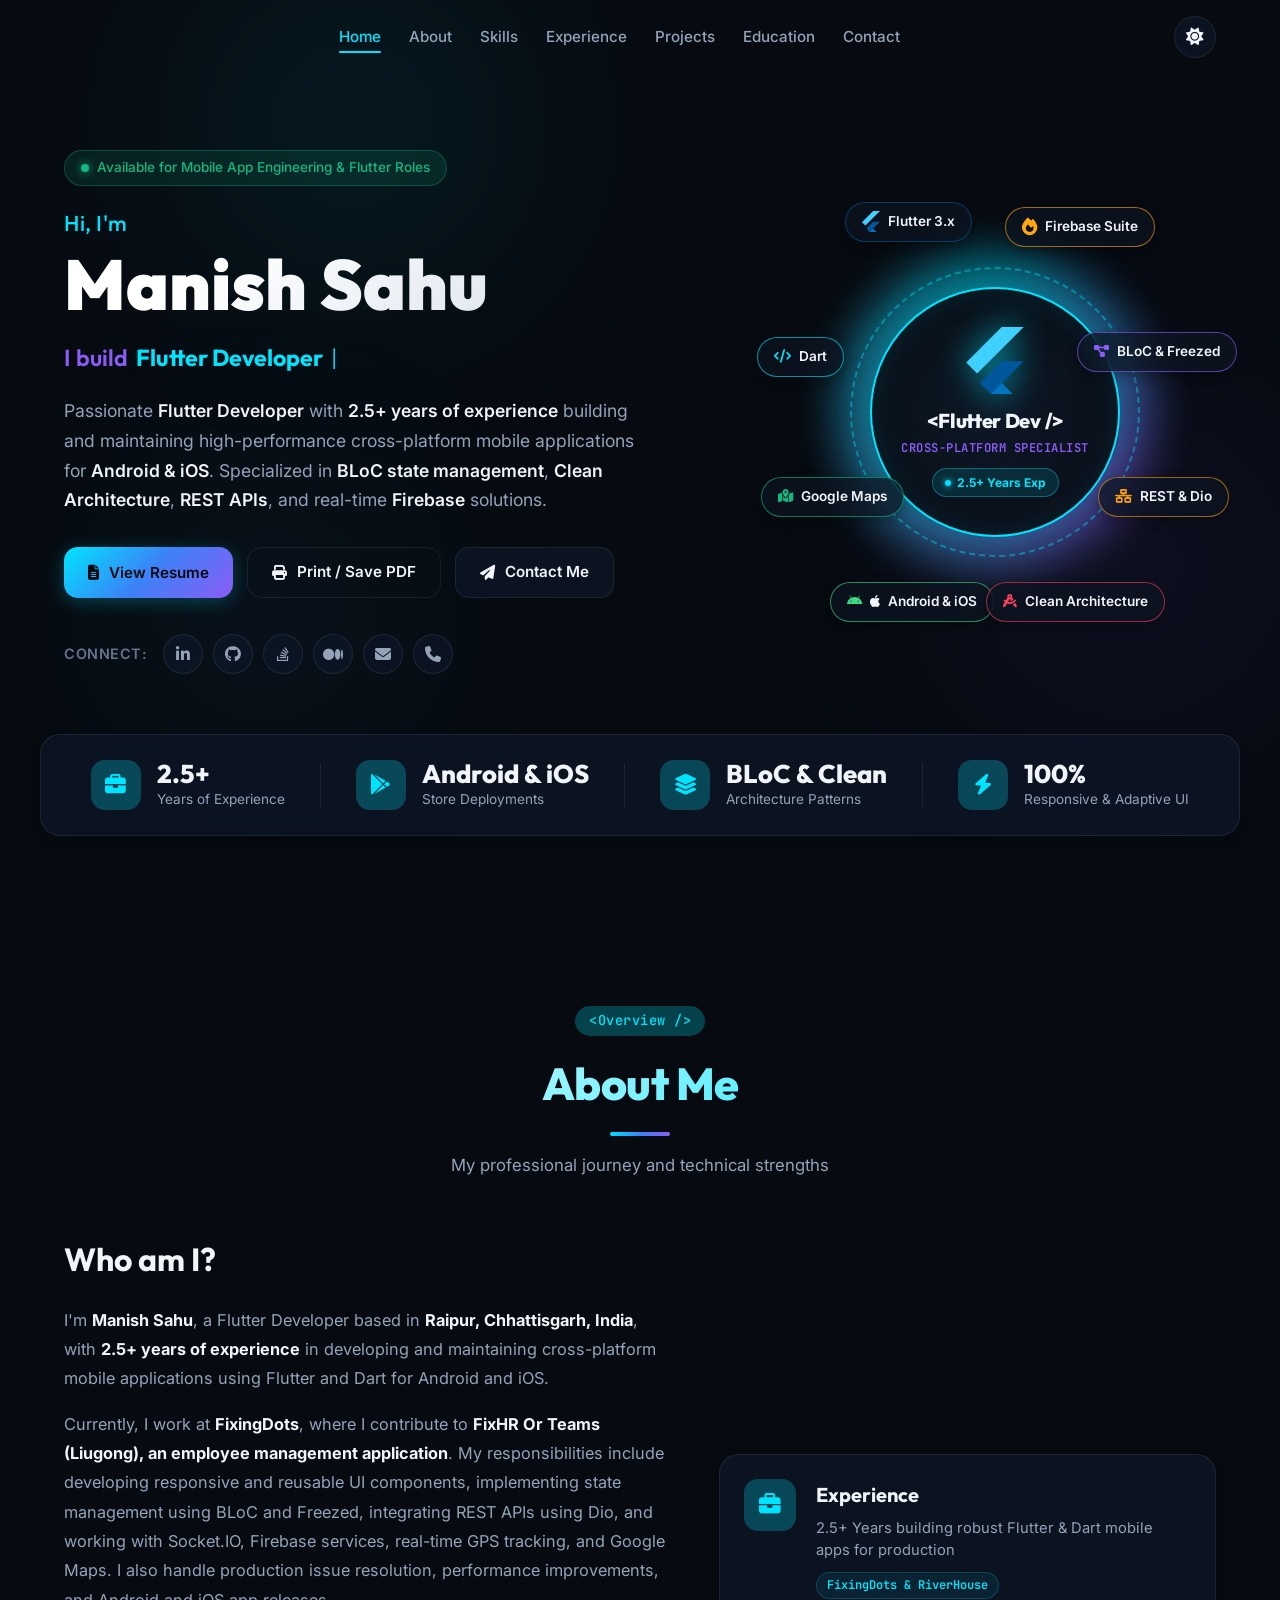
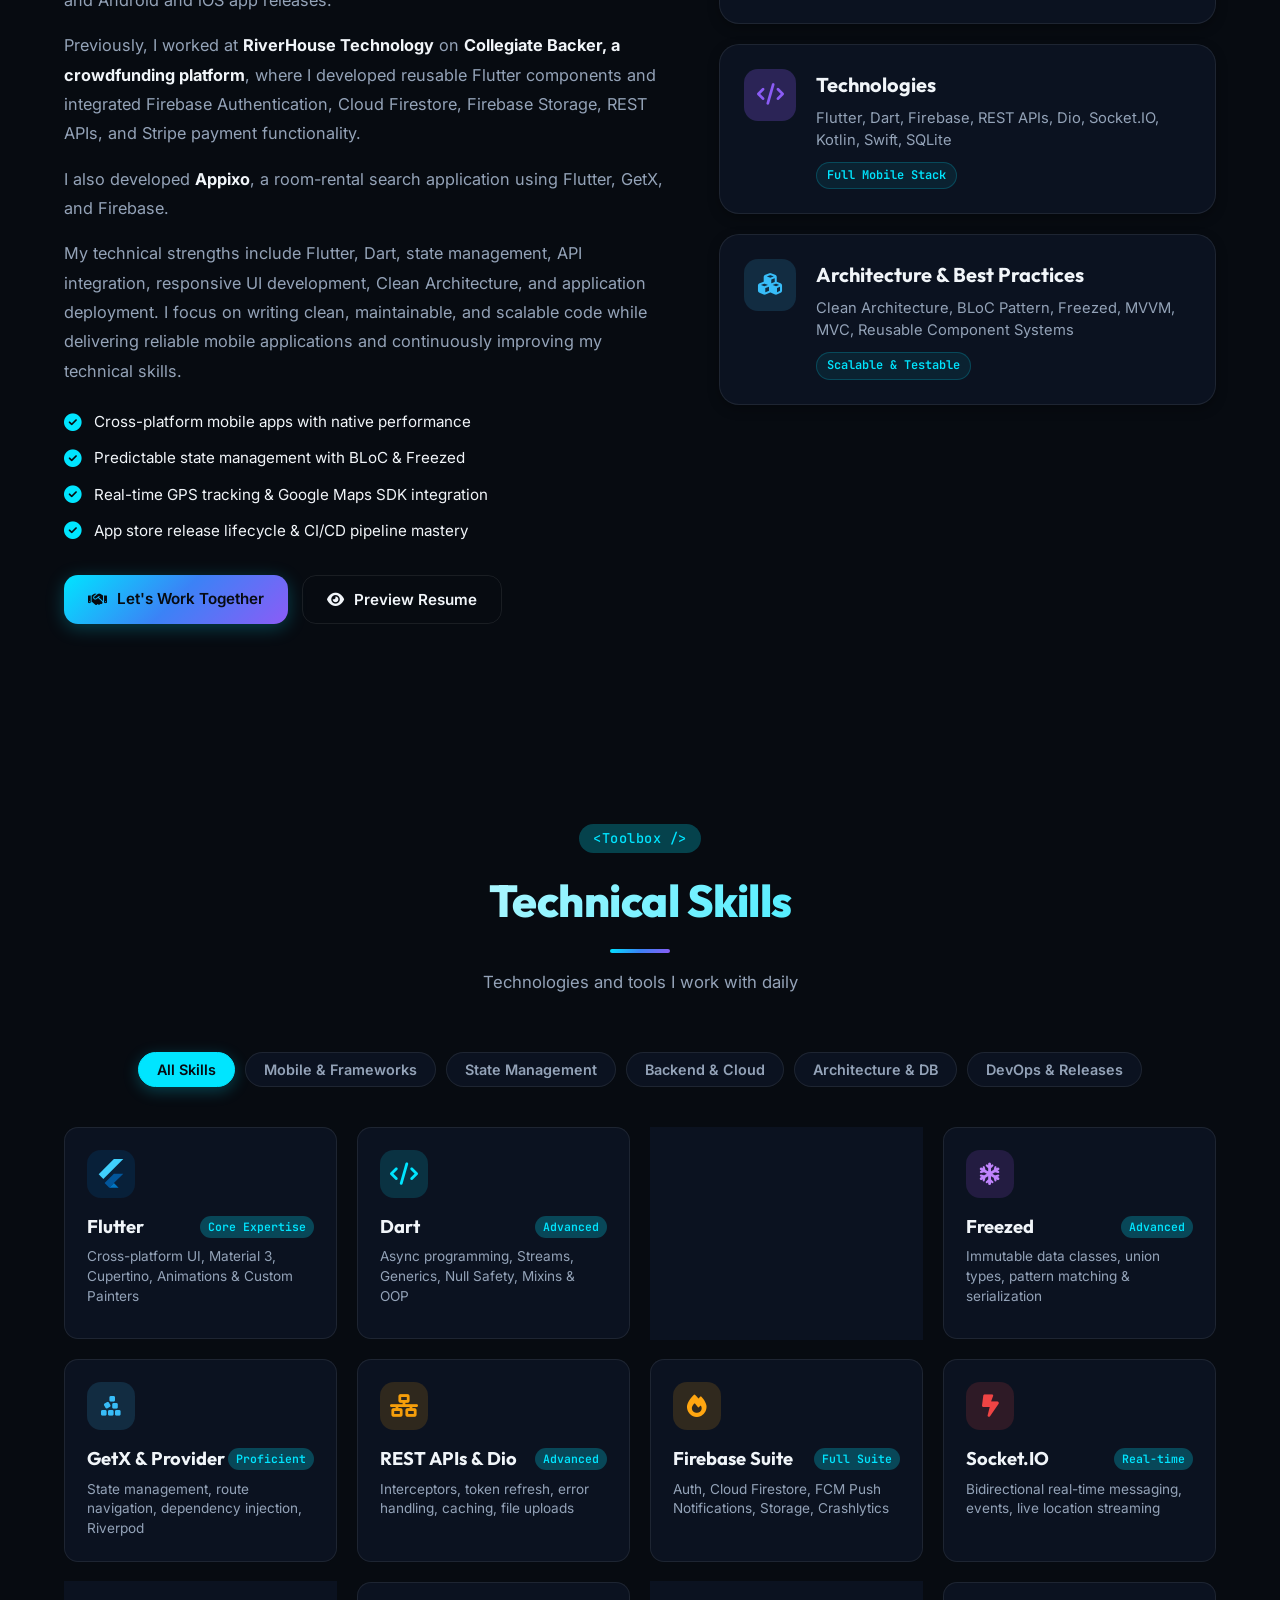
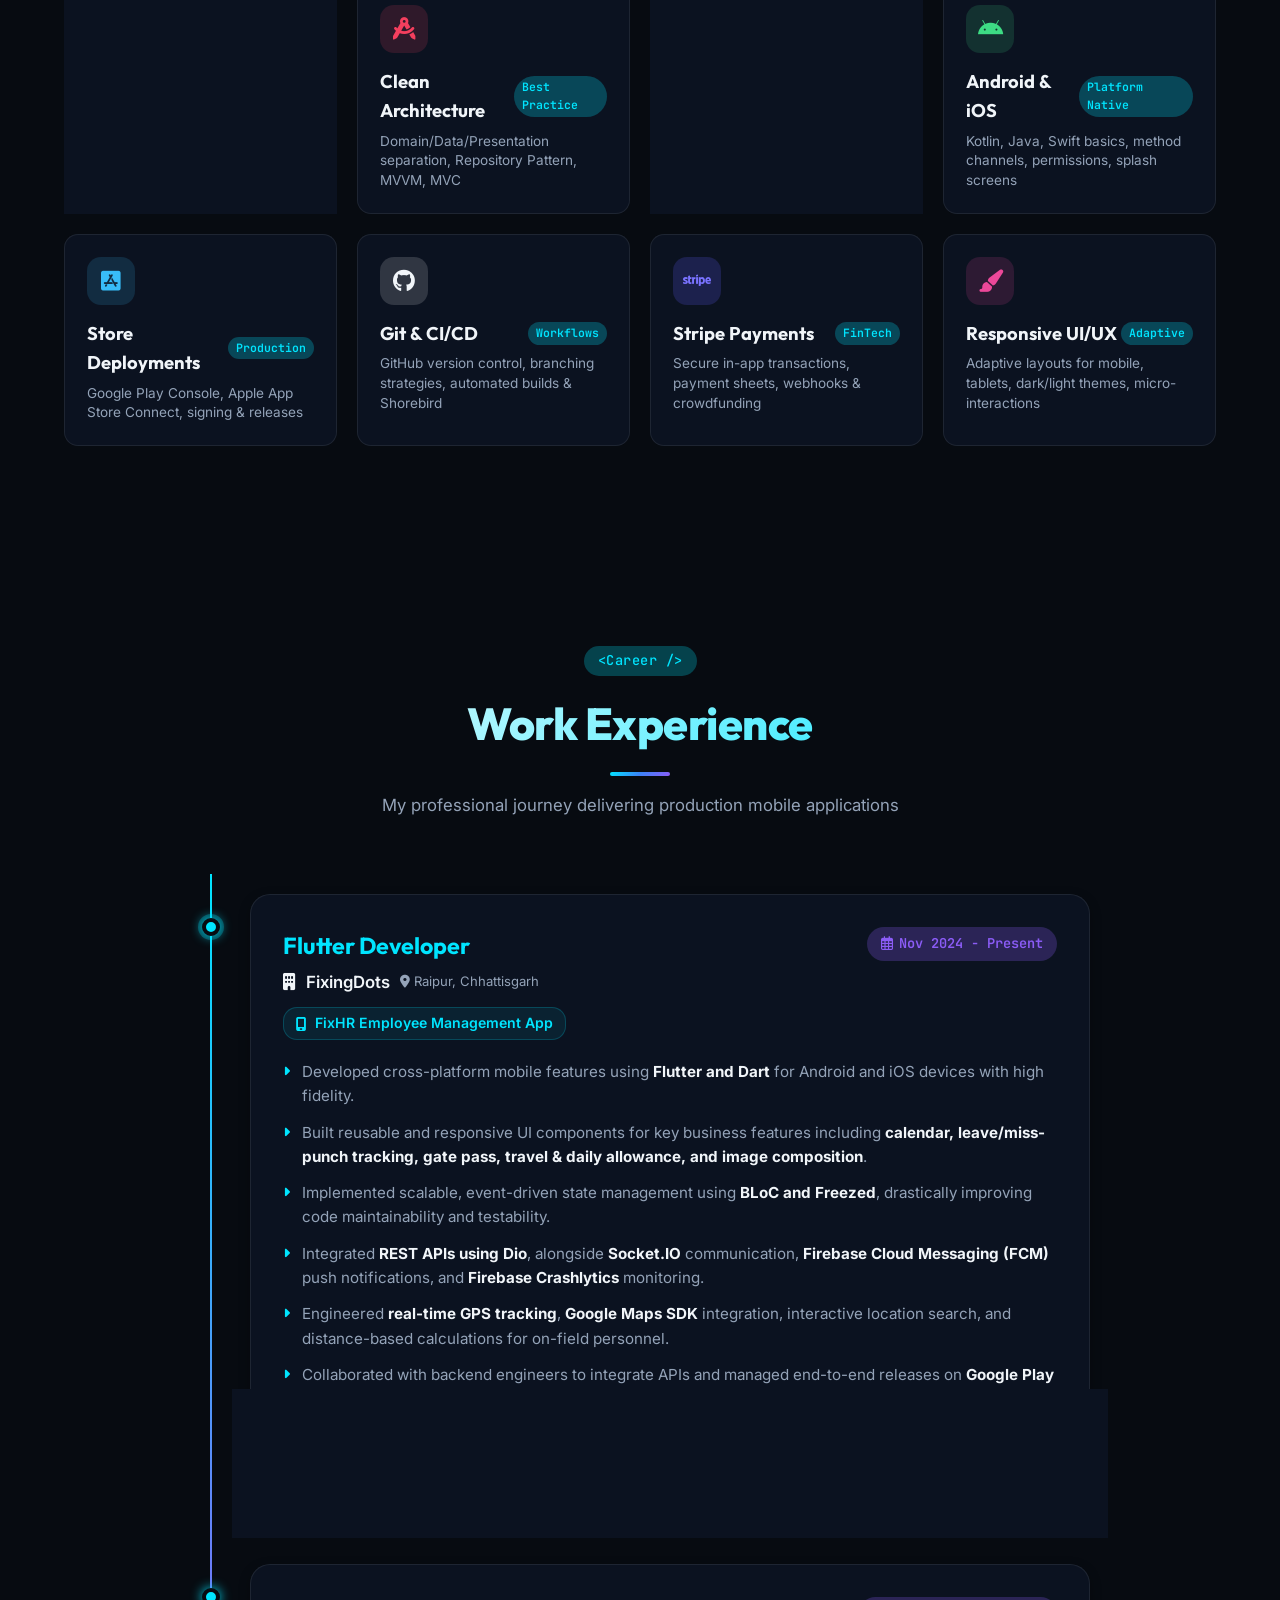
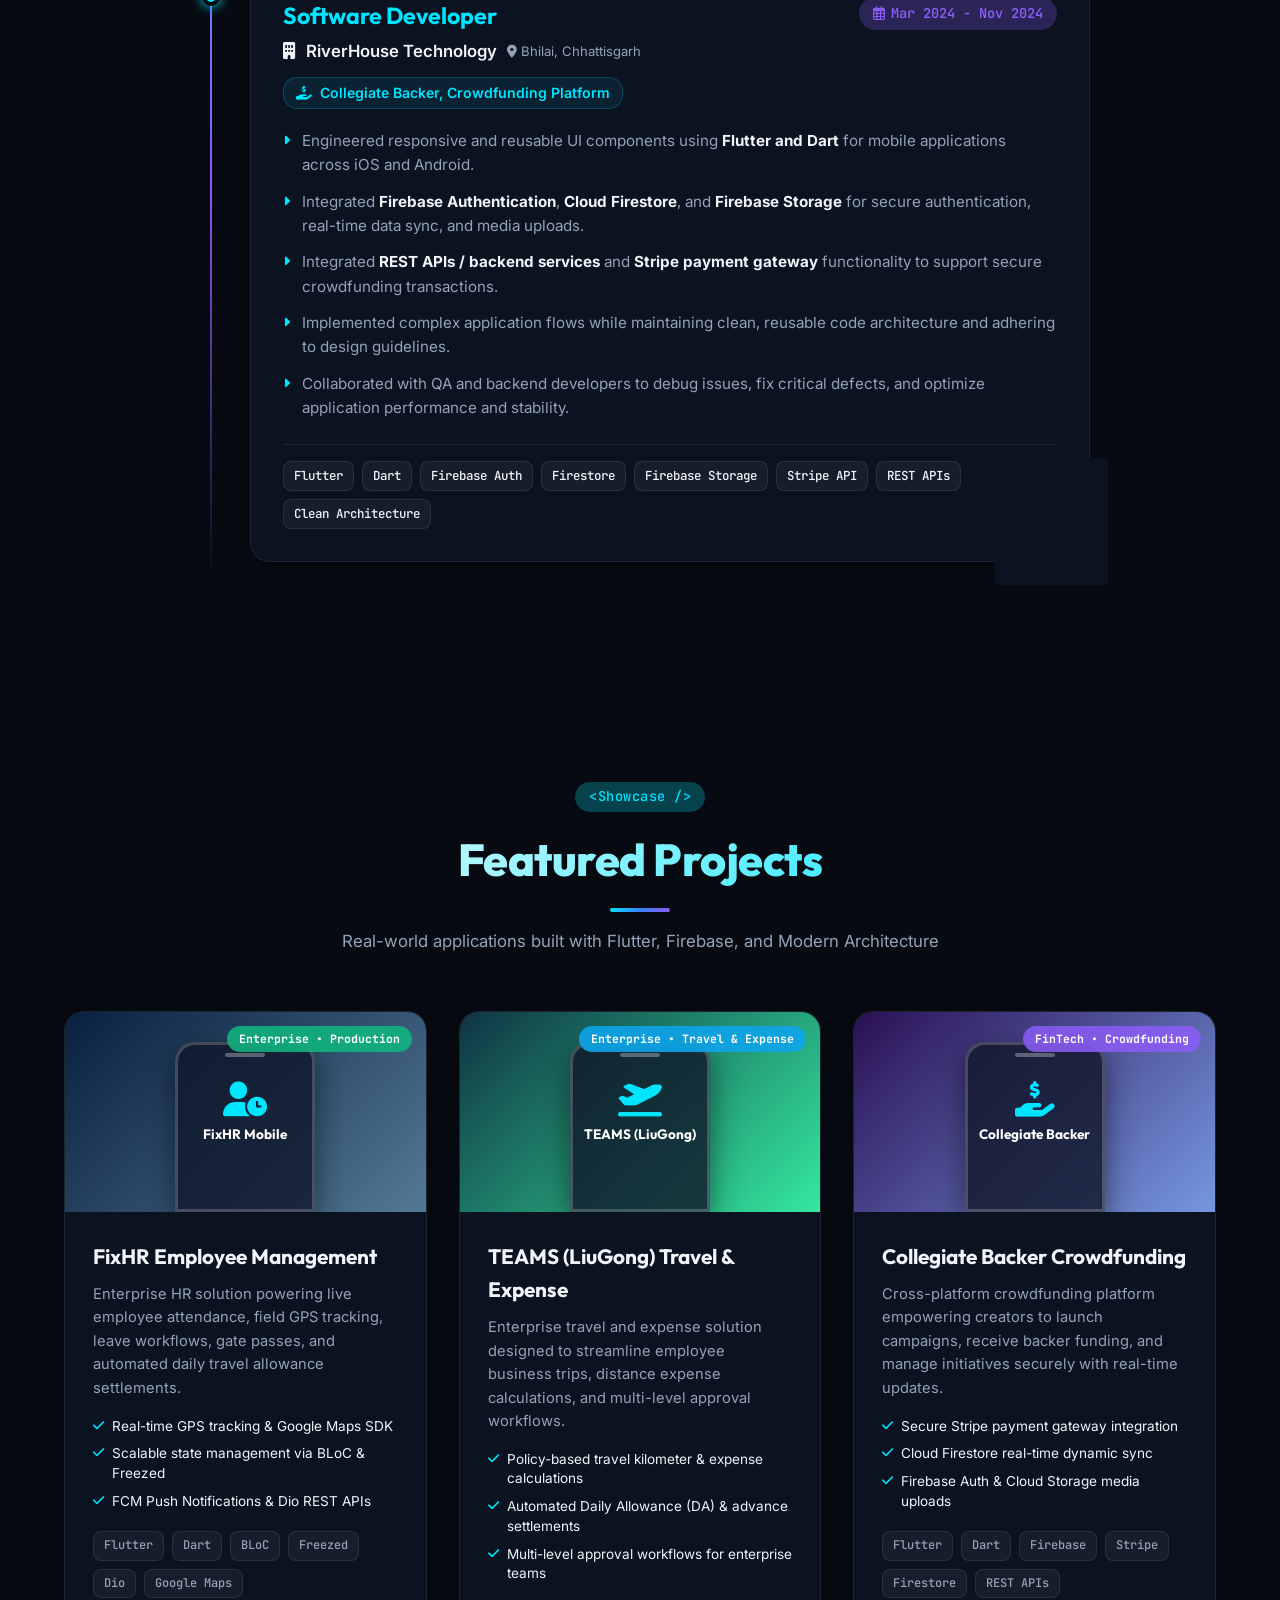
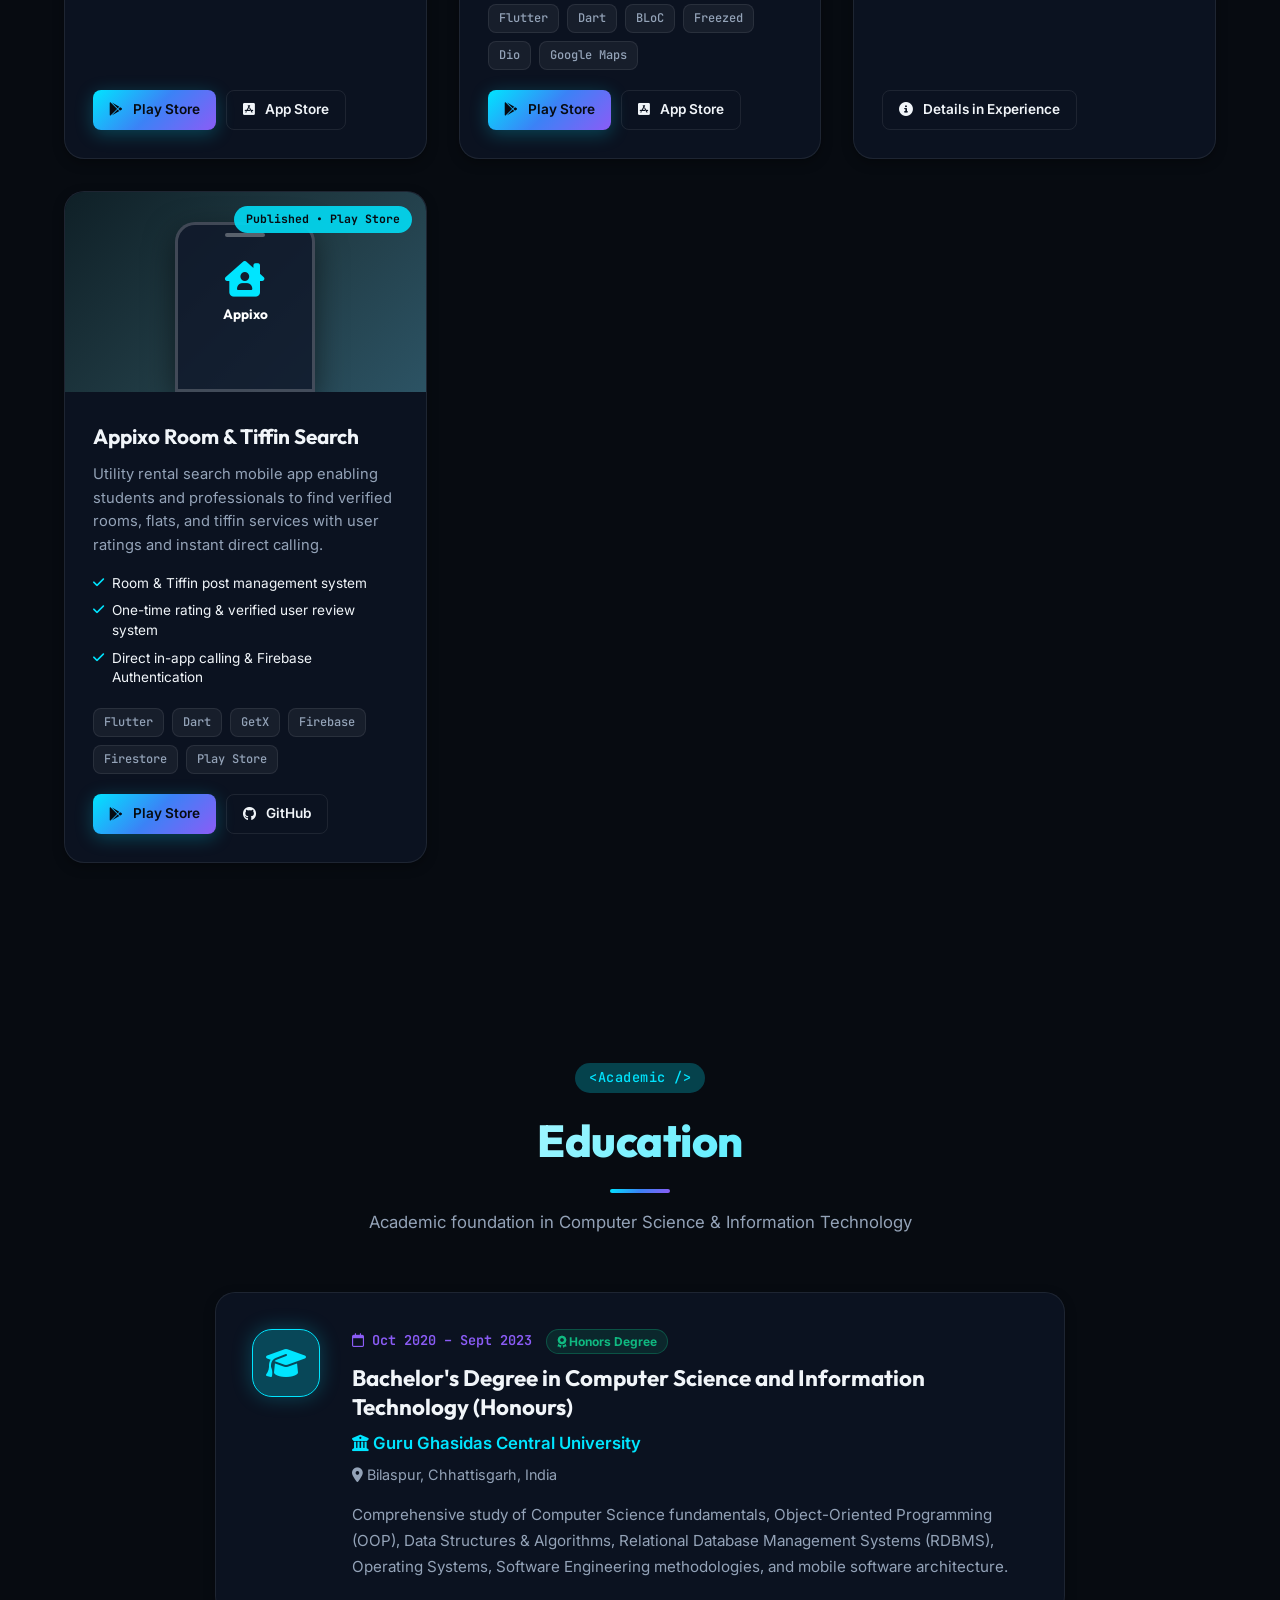
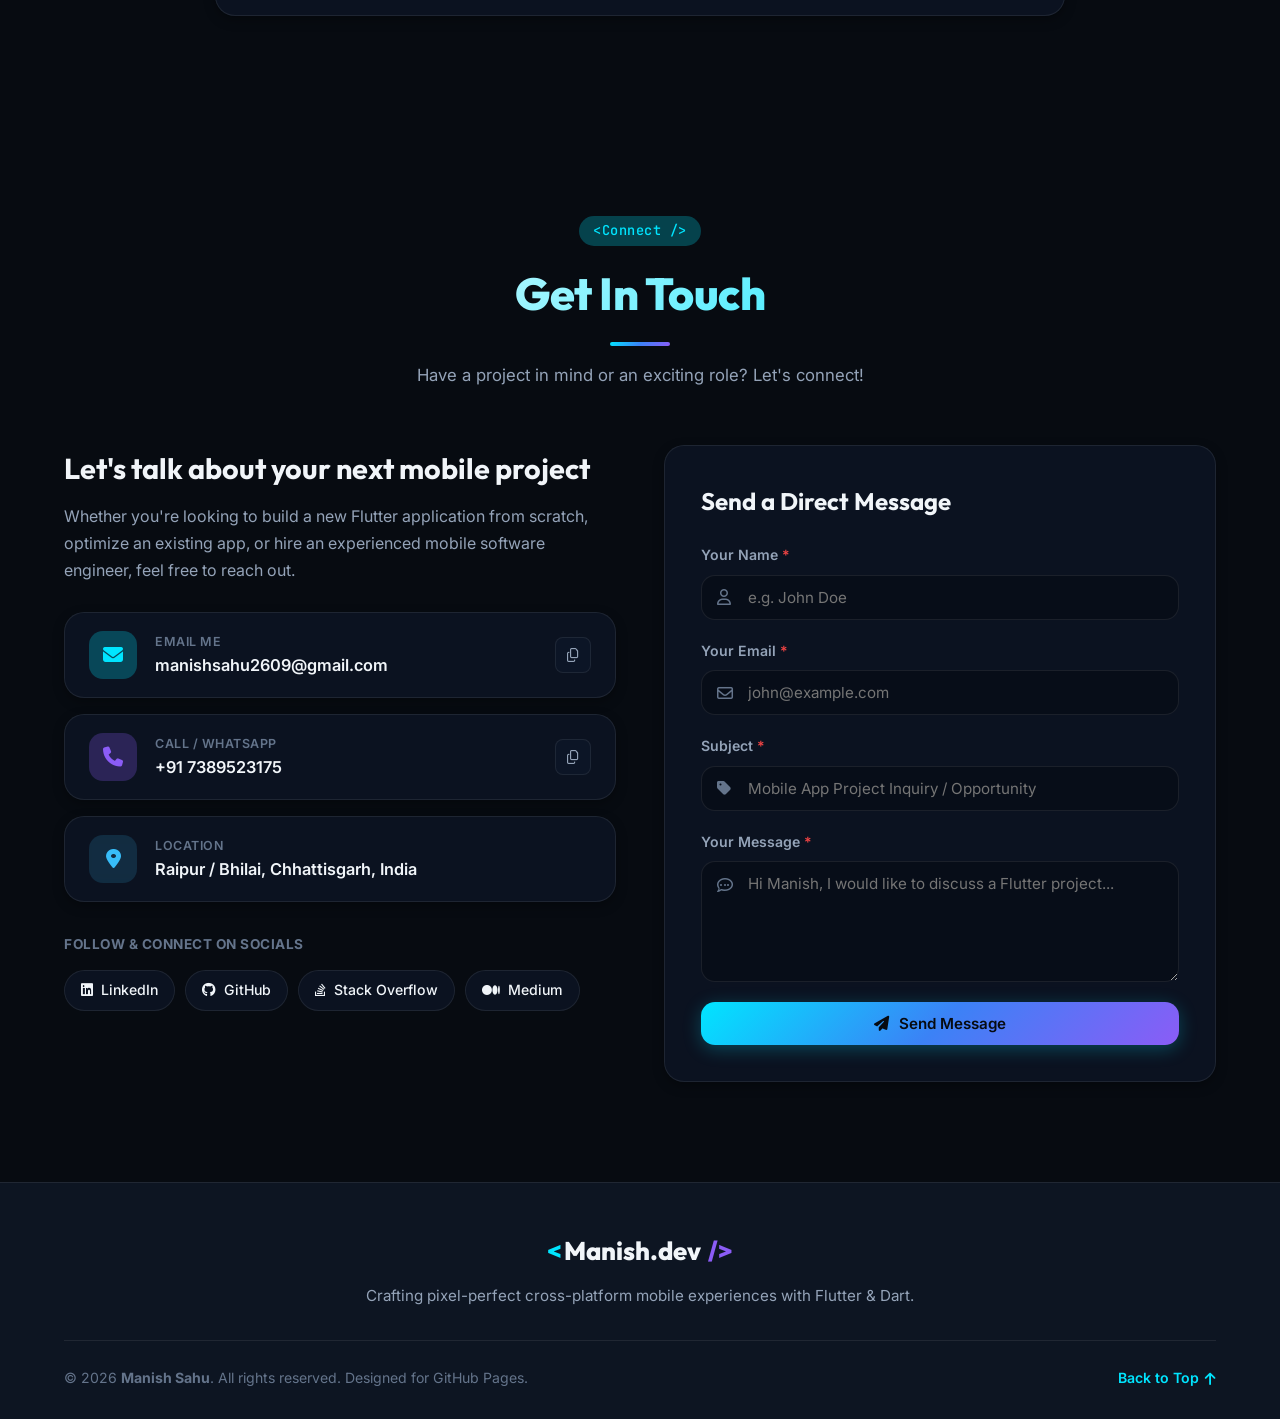
==== commit 6559a52f: "Add files via upload" ====
--- a/index.html
+++ b/index.html
@@ -1,589 +1,1235 @@
 <!DOCTYPE html>
-<html lang="en">
+<html lang="en" data-theme="dark">
 <head>
-<meta charset="UTF-8">
-<meta name="viewport" content="width=device-width, initial-scale=1.0">
-<title>Manish Sahu · Flutter Developer</title>
-<link rel="preconnect" href="https://fonts.googleapis.com">
-<link rel="preconnect" href="https://fonts.gstatic.com" crossorigin>
-<link href="https://fonts.googleapis.com/css2?family=Space+Grotesk:wght@400;500;600;700&family=Plus+Jakarta+Sans:wght@400;500;600;700;800&display=swap" rel="stylesheet">
-<style>
-  *{box-sizing:border-box;margin:0;padding:0}
-
-  body{
-    font-family:'Plus Jakarta Sans',sans-serif;
-    background:radial-gradient(120% 120% at 50% -10%,#15122a 0%,#0a0a12 55%,#07070d 100%);
-    min-height:100vh;display:grid;place-items:center;
-    padding:36px 16px;position:relative;overflow:hidden;color:#e9e7f5;
-  }
-
-  /* Panel scrollbar */
-  .pbody::-webkit-scrollbar{width:5px}
-  .pbody::-webkit-scrollbar-thumb{background:rgba(124,92,255,.4);border-radius:3px}
-
-  /* Tile hover/press */
-  [data-tile]{
-    transition:transform .25s cubic-bezier(.2,.9,.3,1.3),box-shadow .25s ease;
-    -webkit-tap-highlight-color:transparent;
-  }
-  [data-tile]:hover{
-    transform:scale(1.04) translateY(-3px);
-    box-shadow:0 14px 30px -8px var(--ac,rgba(124,92,255,.5));
-  }
-  [data-tile]:active{transform:scale(.96) translateY(0)}
-
-  /* Panel slide */
-  .panel{
-    position:absolute;inset:0;border-radius:43px;
-    display:flex;flex-direction:column;
-    transform:translateY(100%);opacity:0;pointer-events:none;
-    transition:transform .5s cubic-bezier(.05,.7,.1,1),opacity .3s ease;
-    z-index:12;overflow:hidden;
-  }
-  .panel.open{transform:translateY(0);opacity:1;pointer-events:auto}
-
-  /* Keyframes */
-  @keyframes blob{0%{transform:translate(0,0) scale(1)}50%{transform:translate(40px,-30px) scale(1.12)}100%{transform:translate(-30px,40px) scale(.96)}}
-  @keyframes gaze{0%{transform:translate(-50%,-50%) scale(1);opacity:.55}100%{transform:translate(-50%,-50%) scale(1.7);opacity:.06}}
-  @keyframes pulse{0%,100%{transform:scale(1);opacity:1}50%{transform:scale(1.55);opacity:.45}}
-  @keyframes scan{0%{transform:translateY(-100%)}100%{transform:translateY(800%)}}
-  @keyframes spin{to{transform:rotate(360deg)}}
-  @keyframes blink{0%,92%,100%{transform:scaleY(1)}96%{transform:scaleY(.1)}}
-
-  /* ── Mobile: strip the phone-frame chrome, fill viewport ── */
-  @media(max-width:480px){
-    body{padding:0;background:#0e0e17;}
-    #phone{
-      width:100%!important;max-width:100%!important;
-      height:100dvh!important;max-height:100dvh!important;
-      border-radius:0!important;padding:6px!important;
-      box-shadow:none!important;
-    }
-    #screen{border-radius:16px!important;}
-    #field{margin:6px 10px 4px!important;padding:14px 12px 12px!important;}
-  }
-</style>
+  <meta charset="UTF-8">
+  <meta name="viewport" content="width=device-width, initial-scale=1.0">
+  <title>Manish Sahu | Flutter Developer & Mobile App Engineer</title>
+  
+  <!-- Meta SEO -->
+  <meta name="description" content="Portfolio of Manish Sahu - Flutter Developer with 2.5+ years of experience building scalable, high-performance cross-platform Android and iOS applications using Flutter, Dart, BLoC, and Firebase.">
+  <meta name="keywords" content="Manish Sahu, Flutter Developer, Mobile App Developer, Dart, BLoC, Android, iOS, Firebase, Raipur, Chhattisgarh, Portfolio">
+  <meta name="author" content="Manish Sahu">
+  <meta name="theme-color" content="#0a0f14">
+
+  <!-- Open Graph / Social Sharing -->
+  <meta property="og:type" content="website">
+  <meta property="og:title" content="Manish Sahu | Flutter Developer Portfolio">
+  <meta property="og:description" content="Explore cross-platform mobile apps, Flutter projects, and experience of Manish Sahu.">
+  <meta property="og:image" content="assets/avatar.jpg">
+
+  <!-- Favicon -->
+  <link rel="icon" type="image/svg+xml" href="data:image/svg+xml,<svg xmlns='http://www.w3.org/2000/svg' viewBox='0 0 100 100'><rect width='100' height='100' rx='20' fill='%2300e5ff'/><text x='50%' y='55%' dominant-baseline='central' text-anchor='middle' font-family='sans-serif' font-size='60' font-weight='bold' fill='%230a0f14'>M</text></svg>">
+
+  <!-- Google Fonts: Outfit & Inter & JetBrains Mono -->
+  <link rel="preconnect" href="https://fonts.googleapis.com">
+  <link rel="preconnect" href="https://fonts.gstatic.com" crossorigin>
+  <link href="https://fonts.googleapis.com/css2?family=Inter:wght@300;400;500;600;700&family=JetBrains+Mono:wght@400;500;600&family=Outfit:wght@500;600;700;800;900&display=swap" rel="stylesheet">
+
+  <!-- Font Awesome Icons -->
+  <link rel="stylesheet" href="https://cdnjs.cloudflare.com/ajax/libs/font-awesome/6.5.1/css/all.min.css" integrity="sha512-DTOQO9RWCH3ppGqcWaEA1BIZOC6xxalwEsw9c2QQeAIftl+Vegovlnee1c9QX4TctnWMn13TZye+giMm8e2LwA==" crossorigin="anonymous" referrerpolicy="no-referrer" />
+
+  <link rel="stylesheet" href="style.css">
 </head>
 <body>
-
-<!-- Aurora blobs -->
-<div style="position:fixed;inset:0;pointer-events:none;z-index:0;overflow:hidden">
-  <div style="position:absolute;width:560px;height:560px;border-radius:50%;background:#ff2e93;filter:blur(120px);opacity:.16;top:-160px;left:-120px;animation:blob 22s ease-in-out infinite alternate"></div>
-  <div style="position:absolute;width:520px;height:520px;border-radius:50%;background:#22d3ee;filter:blur(120px);opacity:.14;bottom:-180px;right:-140px;animation:blob 26s ease-in-out infinite alternate-reverse"></div>
-  <div style="position:absolute;width:380px;height:380px;border-radius:50%;background:#7c5cff;filter:blur(110px);opacity:.16;top:42%;left:54%;animation:blob 30s ease-in-out infinite alternate"></div>
-</div>
-
-<!-- Phone Frame -->
-<div id="phone" style="position:relative;z-index:1;width:392px;max-width:94vw;height:828px;max-height:90vh;border-radius:54px;padding:13px;background:linear-gradient(160deg,#26233a,#101019 60%);box-shadow:0 0 0 1px rgba(124,92,255,.18),0 30px 80px rgba(0,0,0,.6),inset 0 1px 1px rgba(255,255,255,.06)">
-<div id="screen" style="position:relative;width:100%;height:100%;border-radius:43px;overflow:hidden;background:linear-gradient(180deg,#0e0e17,#0b0b12);display:flex;flex-direction:column">
-
-  <!-- Status bar -->
-  <div style="display:flex;justify-content:space-between;align-items:center;padding:15px 26px 4px;flex:0 0 auto">
-    <span id="clk" style="font-size:14px;font-weight:600;color:#e9e7f5;letter-spacing:.01em">9:41</span>
-    <div style="display:flex;align-items:center;gap:7px">
-      <span style="font-size:11px;font-weight:700;color:#cfcbe6;letter-spacing:.04em">5G</span>
-      <div style="display:flex;gap:2px;align-items:flex-end;height:11px">
-        <div style="width:3px;height:5px;border-radius:1px;background:#cfcbe6"></div>
-        <div style="width:3px;height:7px;border-radius:1px;background:#cfcbe6"></div>
-        <div style="width:3px;height:9px;border-radius:1px;background:#cfcbe6"></div>
-        <div style="width:3px;height:11px;border-radius:1px;background:#7c5cff"></div>
+  <!-- Ambient background lighting glows -->
+  <div class="ambient-glow glow-1"></div>
+  <div class="ambient-glow glow-2"></div>
+  <div class="ambient-glow glow-3"></div>
+
+  <!-- Header / Navigation -->
+  <header class="site-header" id="navbar">
+    <div class="nav-container">
+
+      <nav class="nav-links" id="navMenu">
+        <a href="#home" class="nav-link active">Home</a>
+        <a href="#about" class="nav-link">About</a>
+        <a href="#skills" class="nav-link">Skills</a>
+        <a href="#experience" class="nav-link">Experience</a>
+        <a href="#projects" class="nav-link">Projects</a>
+        <a href="#education" class="nav-link">Education</a>
+        <a href="#contact" class="nav-link">Contact</a>
+      </nav>
+
+      <div class="nav-actions">
+        <!-- Theme Toggle -->
+        <button class="theme-toggle-btn" id="themeToggle" aria-label="Toggle Dark/Light Mode">
+          <i class="fa-solid fa-sun icon-sun"></i>
+          <i class="fa-solid fa-moon icon-moon"></i>
+        </button>
+
+        <!-- Mobile Menu Hamburger -->
+        <button class="mobile-toggle-btn" id="mobileMenuBtn" aria-label="Open mobile navigation">
+          <i class="fa-solid fa-bars-staggered"></i>
+        </button>
       </div>
-      <div style="width:22px;height:11px;border:1.5px solid #cfcbe6;border-radius:3px;padding:1.5px;display:flex">
-        <div style="flex:1;background:#2dd46a;border-radius:1px"></div>
+    </div>
+  </header>
+
+  <main>
+    <!-- HERO SECTION -->
+    <section class="hero-section" id="home">
+      <div class="hero-container">
+        <div class="hero-content">
+          <div class="status-badge">
+            <span class="status-dot"></span>
+            <span>Available for Mobile App Engineering &amp; Flutter Roles</span>
+          </div>
+
+          <h2 class="hero-greeting">Hi, I'm</h2>
+          <h1 class="hero-title">Manish Sahu</h1>
+          
+          <div class="hero-roles-wrapper">
+            <span class="role-prefix">I build</span>
+            <span class="dynamic-typing" id="typingText"></span>
+            <span class="typing-cursor">|</span>
+          </div>
+
+          <p class="hero-description">
+            Passionate <strong>Flutter Developer</strong> with <strong>2.5+ years of experience</strong> building and maintaining high-performance cross-platform mobile applications for <strong>Android &amp; iOS</strong>. Specialized in <strong>BLoC state management</strong>, <strong>Clean Architecture</strong>, <strong>REST APIs</strong>, and real-time <strong>Firebase</strong> solutions.
+          </p>
+
+          <div class="hero-actions">
+            <button class="btn btn-primary" id="viewResumeBtn">
+              <i class="fa-solid fa-file-lines"></i>
+              <span>View Resume</span>
+            </button>
+            <a href="resume.html" target="_blank" class="btn btn-outline" id="downloadResumeBtn">
+              <i class="fa-solid fa-print"></i>
+              <span>Print / Save PDF</span>
+            </a>
+            <a href="#contact" class="btn btn-glass">
+              <i class="fa-solid fa-paper-plane"></i>
+              <span>Contact Me</span>
+            </a>
+          </div>
+
+          <div class="hero-socials">
+            <span class="socials-label">Connect:</span>
+            <div class="social-links-row">
+              <a href="https://www.linkedin.com/in/manishs2261/" target="_blank" rel="noopener noreferrer" class="social-icon-btn" aria-label="LinkedIn Profile">
+                <i class="fa-brands fa-linkedin-in"></i>
+              </a>
+              <a href="https://github.com/Manishs2261" target="_blank" rel="noopener noreferrer" class="social-icon-btn" aria-label="GitHub Profile">
+                <i class="fa-brands fa-github"></i>
+              </a>
+              <a href="https://stackoverflow.com/users/18064892/manish-sahu?tab=profile" target="_blank" rel="noopener noreferrer" class="social-icon-btn" aria-label="Stack Overflow Profile">
+                <i class="fa-brands fa-stack-overflow"></i>
+              </a>
+              <a href="https://manish2261.medium.com/" target="_blank" rel="noopener noreferrer" class="social-icon-btn" aria-label="Medium Blog">
+                <i class="fa-brands fa-medium"></i>
+              </a>
+              <a href="mailto:manishsahu2609@gmail.com" class="social-icon-btn" aria-label="Send Email">
+                <i class="fa-solid fa-envelope"></i>
+              </a>
+              <a href="tel:+917389523175" class="social-icon-btn" aria-label="Call Mobile">
+                <i class="fa-solid fa-phone"></i>
+              </a>
+            </div>
+          </div>
+        </div>
+
+        <div class="hero-visual">
+          <div class="skills-hub-wrapper">
+            <div class="hub-glow-ring"></div>
+            <div class="hub-glow-ring-inner"></div>
+
+            <!-- Central Tech Emblem (No photo, 100% tech skill focus) -->
+            <div class="hub-center-core glass-card">
+              <div class="core-flutter-logo">
+                <svg class="flutter-svg-icon" viewBox="0 0 166 202" fill="none" xmlns="http://www.w3.org/2000/svg">
+                  <path d="M102.5 0L0 102.5l31.5 31.5L166 0h-63.5z" fill="#40D0FD"/>
+                  <path d="M102.5 98.7L39.7 161.5l31.5 31.5 31.3-31.3 63.5-63h-63.5z" fill="#02569B"/>
+                  <path d="M71.2 193l31.3-31.3 31.5 31.3H71.2z" fill="#0175C2"/>
+                </svg>
+              </div>
+              <h3 class="core-title">&lt;Flutter Dev /&gt;</h3>
+              <p class="core-subtitle">Cross-Platform Specialist</p>
+              <div class="core-experience-pill">
+                <span class="exp-dot"></span>
+                <span>2.5+ Years Exp</span>
+              </div>
+            </div>
+
+            <!-- Surrounding Floating Skill Badges -->
+            <div class="hub-skill-badge badge-flutter">
+              <svg class="flutter-svg-icon" viewBox="0 0 166 202" fill="none" xmlns="http://www.w3.org/2000/svg">
+                <path d="M102.5 0L0 102.5l31.5 31.5L166 0h-63.5z" fill="#40D0FD"/>
+                <path d="M102.5 98.7L39.7 161.5l31.5 31.5 31.3-31.3 63.5-63h-63.5z" fill="#02569B"/>
+                <path d="M71.2 193l31.3-31.3 31.5 31.3H71.2z" fill="#0175C2"/>
+              </svg>
+              <span>Flutter 3.x</span>
+            </div>
+            <div class="hub-skill-badge badge-dart">
+              <i class="fa-solid fa-code"></i>
+              <span>Dart</span>
+            </div>
+            <div class="hub-skill-badge badge-bloc">
+              <i class="fa-solid fa-diagram-project"></i>
+              <span>BLoC &amp; Freezed</span>
+            </div>
+            <div class="hub-skill-badge badge-firebase">
+              <i class="fa-solid fa-fire"></i>
+              <span>Firebase Suite</span>
+            </div>
+            <div class="hub-skill-badge badge-apis">
+              <i class="fa-solid fa-network-wired"></i>
+              <span>REST &amp; Dio</span>
+            </div>
+            <div class="hub-skill-badge badge-platforms">
+              <i class="fa-brands fa-android"></i>
+              <i class="fa-brands fa-apple"></i>
+              <span>Android &amp; iOS</span>
+            </div>
+            <div class="hub-skill-badge badge-maps">
+              <i class="fa-solid fa-map-location-dot"></i>
+              <span>Google Maps</span>
+            </div>
+            <div class="hub-skill-badge badge-arch">
+              <i class="fa-solid fa-compass-drafting"></i>
+              <span>Clean Architecture</span>
+            </div>
+          </div>
+        </div>
+      </div>
+
+      <!-- Quick Metrics Counter Strip -->
+      <div class="metrics-strip">
+        <div class="metric-item">
+          <div class="metric-icon"><i class="fa-solid fa-briefcase"></i></div>
+          <div class="metric-info">
+            <h3 class="metric-value">2.5+</h3>
+            <p class="metric-label">Years of Experience</p>
+          </div>
+        </div>
+        <div class="metric-divider"></div>
+        <div class="metric-item">
+          <div class="metric-icon"><i class="fa-brands fa-google-play"></i></div>
+          <div class="metric-info">
+            <h3 class="metric-value">Android &amp; iOS</h3>
+            <p class="metric-label">Store Deployments</p>
+          </div>
+        </div>
+        <div class="metric-divider"></div>
+        <div class="metric-item">
+          <div class="metric-icon"><i class="fa-solid fa-layer-group"></i></div>
+          <div class="metric-info">
+            <h3 class="metric-value">BLoC &amp; Clean</h3>
+            <p class="metric-label">Architecture Patterns</p>
+          </div>
+        </div>
+        <div class="metric-divider"></div>
+        <div class="metric-item">
+          <div class="metric-icon"><i class="fa-solid fa-bolt"></i></div>
+          <div class="metric-info">
+            <h3 class="metric-value">100%</h3>
+            <p class="metric-label">Responsive &amp; Adaptive UI</p>
+          </div>
+        </div>
+      </div>
+    </section>
+
+    <!-- ABOUT SECTION -->
+    <section class="section about-section" id="about">
+      <div class="section-container">
+        <div class="section-header">
+          <span class="section-tag">&lt;Overview /&gt;</span>
+          <h2 class="section-title">About Me</h2>
+          <div class="section-underline"></div>
+          <p class="section-subtitle">My professional journey and technical strengths</p>
+        </div>
+
+        <div class="about-grid">
+          <div class="about-narrative">
+            <h3 class="about-heading">Who am I?</h3>
+            <p class="about-text">
+              I'm <strong>Manish Sahu</strong>, a Flutter Developer based in <strong>Raipur, Chhattisgarh, India</strong>, with <strong>2.5+ years of experience</strong> in developing and maintaining cross-platform mobile applications using Flutter and Dart for Android and iOS.
+            </p>
+            <p class="about-text">
+              Currently, I work at <strong>FixingDots</strong>, where I contribute to <strong>FixHR Or Teams (Liugong), an employee management application</strong>. My responsibilities include developing responsive and reusable UI components, implementing state management using BLoC and Freezed, integrating REST APIs using Dio, and working with Socket.IO, Firebase services, real-time GPS tracking, and Google Maps. I also handle production issue resolution, performance improvements, and Android and iOS app releases.
+            </p>
+            <p class="about-text">
+              Previously, I worked at <strong>RiverHouse Technology</strong> on <strong>Collegiate Backer, a crowdfunding platform</strong>, where I developed reusable Flutter components and integrated Firebase Authentication, Cloud Firestore, Firebase Storage, REST APIs, and Stripe payment functionality.
+            </p>
+            <p class="about-text">
+              I also developed <strong>Appixo</strong>, a room-rental search application using Flutter, GetX, and Firebase.
+            </p>
+            <p class="about-text">
+              My technical strengths include Flutter, Dart, state management, API integration, responsive UI development, Clean Architecture, and application deployment. I focus on writing clean, maintainable, and scalable code while delivering reliable mobile applications and continuously improving my technical skills.
+            </p>
+
+            <div class="about-key-points">
+              <div class="key-point">
+                <i class="fa-solid fa-circle-check"></i>
+                <span>Cross-platform mobile apps with native performance</span>
+              </div>
+              <div class="key-point">
+                <i class="fa-solid fa-circle-check"></i>
+                <span>Predictable state management with BLoC &amp; Freezed</span>
+              </div>
+              <div class="key-point">
+                <i class="fa-solid fa-circle-check"></i>
+                <span>Real-time GPS tracking &amp; Google Maps SDK integration</span>
+              </div>
+              <div class="key-point">
+                <i class="fa-solid fa-circle-check"></i>
+                <span>App store release lifecycle &amp; CI/CD pipeline mastery</span>
+              </div>
+            </div>
+
+            <div class="about-actions">
+              <a href="#contact" class="btn btn-primary">
+                <i class="fa-solid fa-handshake"></i>
+                <span>Let's Work Together</span>
+              </a>
+              <button class="btn btn-outline" id="aboutViewCvBtn">
+                <i class="fa-solid fa-eye"></i>
+                <span>Preview Resume</span>
+              </button>
+            </div>
+          </div>
+
+          <div class="about-cards-column">
+            <div class="glass-card stat-card">
+              <div class="stat-icon-box cyan-glow">
+                <i class="fa-solid fa-briefcase"></i>
+              </div>
+              <div class="stat-content">
+                <h4 class="stat-title">Experience</h4>
+                <p class="stat-desc">2.5+ Years building robust Flutter &amp; Dart mobile apps for production</p>
+                <div class="stat-badge">FixingDots &amp; RiverHouse</div>
+              </div>
+            </div>
+
+            <div class="glass-card stat-card">
+              <div class="stat-icon-box purple-glow">
+                <i class="fa-solid fa-code"></i>
+              </div>
+              <div class="stat-content">
+                <h4 class="stat-title">Technologies</h4>
+                <p class="stat-desc">Flutter, Dart, Firebase, REST APIs, Dio, Socket.IO, Kotlin, Swift, SQLite</p>
+                <div class="stat-badge">Full Mobile Stack</div>
+              </div>
+            </div>
+
+            <div class="glass-card stat-card">
+              <div class="stat-icon-box blue-glow">
+                <i class="fa-solid fa-cubes"></i>
+              </div>
+              <div class="stat-content">
+                <h4 class="stat-title">Architecture &amp; Best Practices</h4>
+                <p class="stat-desc">Clean Architecture, BLoC Pattern, Freezed, MVVM, MVC, Reusable Component Systems</p>
+                <div class="stat-badge">Scalable &amp; Testable</div>
+              </div>
+            </div>
+          </div>
+        </div>
+      </div>
+    </section>
+
+    <!-- TECHNICAL SKILLS SECTION -->
+    <section class="section skills-section" id="skills">
+      <div class="section-container">
+        <div class="section-header">
+          <span class="section-tag">&lt;Toolbox /&gt;</span>
+          <h2 class="section-title">Technical Skills</h2>
+          <div class="section-underline"></div>
+          <p class="section-subtitle">Technologies and tools I work with daily</p>
+        </div>
+
+        <!-- Filter tabs -->
+        <div class="skills-filter-container">
+          <button class="filter-btn active" data-filter="all">All Skills</button>
+          <button class="filter-btn" data-filter="mobile">Mobile &amp; Frameworks</button>
+          <button class="filter-btn" data-filter="state">State Management</button>
+          <button class="filter-btn" data-filter="backend">Backend &amp; Cloud</button>
+          <button class="filter-btn" data-filter="architecture">Architecture &amp; DB</button>
+          <button class="filter-btn" data-filter="tools">DevOps &amp; Releases</button>
+        </div>
+
+        <!-- Skills Grid -->
+        <div class="skills-grid" id="skillsGrid">
+          
+          <!-- Skill: Flutter -->
+          <div class="skill-card" data-category="mobile">
+            <div class="skill-icon-wrap flutter-color">
+              <svg class="flutter-svg-icon" viewBox="0 0 166 202" fill="none" xmlns="http://www.w3.org/2000/svg">
+                <path d="M102.5 0L0 102.5l31.5 31.5L166 0h-63.5z" fill="#40D0FD"/>
+                <path d="M102.5 98.7L39.7 161.5l31.5 31.5 31.3-31.3 63.5-63h-63.5z" fill="#02569B"/>
+                <path d="M71.2 193l31.3-31.3 31.5 31.3H71.2z" fill="#0175C2"/>
+              </svg>
+            </div>
+            <div class="skill-details">
+              <h3 class="skill-name">Flutter</h3>
+              <span class="skill-badge">Core Expertise</span>
+            </div>
+            <p class="skill-info">Cross-platform UI, Material 3, Cupertino, Animations &amp; Custom Painters</p>
+          </div>
+
+          <!-- Skill: Dart -->
+          <div class="skill-card" data-category="mobile">
+            <div class="skill-icon-wrap dart-color">
+              <i class="fa-solid fa-code"></i>
+            </div>
+            <div class="skill-details">
+              <h3 class="skill-name">Dart</h3>
+              <span class="skill-badge">Advanced</span>
+            </div>
+            <p class="skill-info">Async programming, Streams, Generics, Null Safety, Mixins &amp; OOP</p>
+          </div>
+
+          <!-- Skill: BLoC & Cubit -->
+          <div class="skill-card" data-category="state">
+            <div class="skill-icon-wrap bloc-color">
+              <i class="fa-solid fa-diagram-project"></i>
+            </div>
+            <div class="skill-details">
+              <h3 class="skill-name">BLoC &amp; Cubit</h3>
+              <span class="skill-badge">Production Grade</span>
+            </div>
+            <p class="skill-info">Predictable state management, event-driven reactive architecture</p>
+          </div>
+
+          <!-- Skill: Freezed -->
+          <div class="skill-card" data-category="state">
+            <div class="skill-icon-wrap purple-color">
+              <i class="fa-solid fa-snowflake"></i>
+            </div>
+            <div class="skill-details">
+              <h3 class="skill-name">Freezed</h3>
+              <span class="skill-badge">Advanced</span>
+            </div>
+            <p class="skill-info">Immutable data classes, union types, pattern matching &amp; serialization</p>
+          </div>
+
+          <!-- Skill: GetX & Provider -->
+          <div class="skill-card" data-category="state">
+            <div class="skill-icon-wrap getx-color">
+              <i class="fa-solid fa-cubes-stacked"></i>
+            </div>
+            <div class="skill-details">
+              <h3 class="skill-name">GetX &amp; Provider</h3>
+              <span class="skill-badge">Proficient</span>
+            </div>
+            <p class="skill-info">State management, route navigation, dependency injection, Riverpod</p>
+          </div>
+
+          <!-- Skill: REST APIs & Dio -->
+          <div class="skill-card" data-category="backend">
+            <div class="skill-icon-wrap api-color">
+              <i class="fa-solid fa-network-wired"></i>
+            </div>
+            <div class="skill-details">
+              <h3 class="skill-name">REST APIs &amp; Dio</h3>
+              <span class="skill-badge">Advanced</span>
+            </div>
+            <p class="skill-info">Interceptors, token refresh, error handling, caching, file uploads</p>
+          </div>
+
+          <!-- Skill: Firebase Ecosystem -->
+          <div class="skill-card" data-category="backend">
+            <div class="skill-icon-wrap firebase-color">
+              <i class="fa-solid fa-fire"></i>
+            </div>
+            <div class="skill-details">
+              <h3 class="skill-name">Firebase Suite</h3>
+              <span class="skill-badge">Full Suite</span>
+            </div>
+            <p class="skill-info">Auth, Cloud Firestore, FCM Push Notifications, Storage, Crashlytics</p>
+          </div>
+
+          <!-- Skill: Socket.IO & Realtime -->
+          <div class="skill-card" data-category="backend">
+            <div class="skill-icon-wrap socket-color">
+              <i class="fa-solid fa-bolt-lightning"></i>
+            </div>
+            <div class="skill-details">
+              <h3 class="skill-name">Socket.IO</h3>
+              <span class="skill-badge">Real-time</span>
+            </div>
+            <p class="skill-info">Bidirectional real-time messaging, events, live location streaming</p>
+          </div>
+
+          <!-- Skill: Google Maps & GPS -->
+          <div class="skill-card" data-category="mobile">
+            <div class="skill-icon-wrap maps-color">
+              <i class="fa-solid fa-map-location-dot"></i>
+            </div>
+            <div class="skill-details">
+              <h3 class="skill-name">Google Maps SDK</h3>
+              <span class="skill-badge">Integrated</span>
+            </div>
+            <p class="skill-info">GPS tracking, markers, polylines, geocoding &amp; distance calculations</p>
+          </div>
+
+          <!-- Skill: Clean Architecture -->
+          <div class="skill-card" data-category="architecture">
+            <div class="skill-icon-wrap arch-color">
+              <i class="fa-solid fa-compass-drafting"></i>
+            </div>
+            <div class="skill-details">
+              <h3 class="skill-name">Clean Architecture</h3>
+              <span class="skill-badge">Best Practice</span>
+            </div>
+            <p class="skill-info">Domain/Data/Presentation separation, Repository Pattern, MVVM, MVC</p>
+          </div>
+
+          <!-- Skill: SQLite & Local Storage -->
+          <div class="skill-card" data-category="architecture">
+            <div class="skill-icon-wrap db-color">
+              <i class="fa-solid fa-database"></i>
+            </div>
+            <div class="skill-details">
+              <h3 class="skill-name">SQLite &amp; SharedPref</h3>
+              <span class="skill-badge">Offline-First</span>
+            </div>
+            <p class="skill-info">Local persistence, SQLite, SharedPreferences, secure storage</p>
+          </div>
+
+          <!-- Skill: Android & iOS Platform Native -->
+          <div class="skill-card" data-category="mobile">
+            <div class="skill-icon-wrap platform-color">
+              <i class="fa-brands fa-android"></i>
+            </div>
+            <div class="skill-details">
+              <h3 class="skill-name">Android &amp; iOS</h3>
+              <span class="skill-badge">Platform Native</span>
+            </div>
+            <p class="skill-info">Kotlin, Java, Swift basics, method channels, permissions, splash screens</p>
+          </div>
+
+          <!-- Skill: Google Play & App Store -->
+          <div class="skill-card" data-category="tools">
+            <div class="skill-icon-wrap store-color">
+              <i class="fa-brands fa-app-store-ios"></i>
+            </div>
+            <div class="skill-details">
+              <h3 class="skill-name">Store Deployments</h3>
+              <span class="skill-badge">Production</span>
+            </div>
+            <p class="skill-info">Google Play Console, Apple App Store Connect, signing &amp; releases</p>
+          </div>
+
+          <!-- Skill: Git & CI/CD -->
+          <div class="skill-card" data-category="tools">
+            <div class="skill-icon-wrap git-color">
+              <i class="fa-brands fa-github"></i>
+            </div>
+            <div class="skill-details">
+              <h3 class="skill-name">Git &amp; CI/CD</h3>
+              <span class="skill-badge">Workflows</span>
+            </div>
+            <p class="skill-info">GitHub version control, branching strategies, automated builds &amp; Shorebird</p>
+          </div>
+
+          <!-- Skill: Stripe Payment Integration -->
+          <div class="skill-card" data-category="backend">
+            <div class="skill-icon-wrap stripe-color">
+              <i class="fa-brands fa-stripe"></i>
+            </div>
+            <div class="skill-details">
+              <h3 class="skill-name">Stripe Payments</h3>
+              <span class="skill-badge">FinTech</span>
+            </div>
+            <p class="skill-info">Secure in-app transactions, payment sheets, webhooks &amp; crowdfunding</p>
+          </div>
+
+          <!-- Skill: UI/UX & Responsive Design -->
+          <div class="skill-card" data-category="mobile">
+            <div class="skill-icon-wrap ui-color">
+              <i class="fa-solid fa-paintbrush"></i>
+            </div>
+            <div class="skill-details">
+              <h3 class="skill-name">Responsive UI/UX</h3>
+              <span class="skill-badge">Adaptive</span>
+            </div>
+            <p class="skill-info">Adaptive layouts for mobile, tablets, dark/light themes, micro-interactions</p>
+          </div>
+
+        </div>
+      </div>
+    </section>
+
+    <!-- EXPERIENCE SECTION -->
+    <section class="section experience-section" id="experience">
+      <div class="section-container">
+        <div class="section-header">
+          <span class="section-tag">&lt;Career /&gt;</span>
+          <h2 class="section-title">Work Experience</h2>
+          <div class="section-underline"></div>
+          <p class="section-subtitle">My professional journey delivering production mobile applications</p>
+        </div>
+
+        <div class="timeline-wrapper">
+          <div class="timeline-line"></div>
+
+          <!-- Job 1: FixingDots -->
+          <div class="timeline-item">
+            <div class="timeline-dot-wrapper">
+              <div class="timeline-dot"></div>
+              <div class="timeline-pulse"></div>
+            </div>
+
+            <div class="timeline-card glass-card">
+              <div class="timeline-header">
+                <div class="role-company">
+                  <h3 class="timeline-role">Flutter Developer</h3>
+                  <h4 class="timeline-company">
+                    <i class="fa-solid fa-building"></i> FixingDots
+                    <span class="location-badge"><i class="fa-solid fa-location-dot"></i> Raipur, Chhattisgarh</span>
+                  </h4>
+                </div>
+                <div class="timeline-period-badge">
+                  <i class="fa-regular fa-calendar-days"></i> Nov 2024 - Present
+                </div>
+              </div>
+
+              <div class="project-tag-pill">
+                <i class="fa-solid fa-mobile-screen"></i> FixHR Employee Management App
+              </div>
+
+              <ul class="timeline-bullets">
+                <li>
+                  <i class="fa-solid fa-caret-right"></i>
+                  <span>Developed cross-platform mobile features using <strong>Flutter and Dart</strong> for Android and iOS devices with high fidelity.</span>
+                </li>
+                <li>
+                  <i class="fa-solid fa-caret-right"></i>
+                  <span>Built reusable and responsive UI components for key business features including <strong>calendar, leave/miss-punch tracking, gate pass, travel &amp; daily allowance, and image composition</strong>.</span>
+                </li>
+                <li>
+                  <i class="fa-solid fa-caret-right"></i>
+                  <span>Implemented scalable, event-driven state management using <strong>BLoC and Freezed</strong>, drastically improving code maintainability and testability.</span>
+                </li>
+                <li>
+                  <i class="fa-solid fa-caret-right"></i>
+                  <span>Integrated <strong>REST APIs using Dio</strong>, alongside <strong>Socket.IO</strong> communication, <strong>Firebase Cloud Messaging (FCM)</strong> push notifications, and <strong>Firebase Crashlytics</strong> monitoring.</span>
+                </li>
+                <li>
+                  <i class="fa-solid fa-caret-right"></i>
+                  <span>Engineered <strong>real-time GPS tracking</strong>, <strong>Google Maps SDK</strong> integration, interactive location search, and distance-based calculations for on-field personnel.</span>
+                </li>
+                <li>
+                  <i class="fa-solid fa-caret-right"></i>
+                  <span>Collaborated with backend engineers to integrate APIs and managed end-to-end releases on <strong>Google Play Console and Apple App Store Connect</strong>.</span>
+                </li>
+              </ul>
+
+              <div class="timeline-tech-stack">
+                <span class="tech-tag">Flutter</span>
+                <span class="tech-tag">Dart</span>
+                <span class="tech-tag">BLoC</span>
+                <span class="tech-tag">Freezed</span>
+                <span class="tech-tag">Dio</span>
+                <span class="tech-tag">Google Maps</span>
+                <span class="tech-tag">FCM</span>
+                <span class="tech-tag">Socket.IO</span>
+                <span class="tech-tag">Play Store</span>
+                <span class="tech-tag">App Store</span>
+              </div>
+            </div>
+          </div>
+
+          <!-- Job 2: RiverHouse Technology -->
+          <div class="timeline-item">
+            <div class="timeline-dot-wrapper">
+              <div class="timeline-dot"></div>
+            </div>
+
+            <div class="timeline-card glass-card">
+              <div class="timeline-header">
+                <div class="role-company">
+                  <h3 class="timeline-role">Software Developer</h3>
+                  <h4 class="timeline-company">
+                    <i class="fa-solid fa-building"></i> RiverHouse Technology
+                    <span class="location-badge"><i class="fa-solid fa-location-dot"></i> Bhilai, Chhattisgarh</span>
+                  </h4>
+                </div>
+                <div class="timeline-period-badge">
+                  <i class="fa-regular fa-calendar-days"></i> Mar 2024 - Nov 2024
+                </div>
+              </div>
+
+              <div class="project-tag-pill">
+                <i class="fa-solid fa-hand-holding-dollar"></i> Collegiate Backer, Crowdfunding Platform
+              </div>
+
+              <ul class="timeline-bullets">
+                <li>
+                  <i class="fa-solid fa-caret-right"></i>
+                  <span>Engineered responsive and reusable UI components using <strong>Flutter and Dart</strong> for mobile applications across iOS and Android.</span>
+                </li>
+                <li>
+                  <i class="fa-solid fa-caret-right"></i>
+                  <span>Integrated <strong>Firebase Authentication</strong>, <strong>Cloud Firestore</strong>, and <strong>Firebase Storage</strong> for secure authentication, real-time data sync, and media uploads.</span>
+                </li>
+                <li>
+                  <i class="fa-solid fa-caret-right"></i>
+                  <span>Integrated <strong>REST APIs / backend services</strong> and <strong>Stripe payment gateway</strong> functionality to support secure crowdfunding transactions.</span>
+                </li>
+                <li>
+                  <i class="fa-solid fa-caret-right"></i>
+                  <span>Implemented complex application flows while maintaining clean, reusable code architecture and adhering to design guidelines.</span>
+                </li>
+                <li>
+                  <i class="fa-solid fa-caret-right"></i>
+                  <span>Collaborated with QA and backend developers to debug issues, fix critical defects, and optimize application performance and stability.</span>
+                </li>
+              </ul>
+
+              <div class="timeline-tech-stack">
+                <span class="tech-tag">Flutter</span>
+                <span class="tech-tag">Dart</span>
+                <span class="tech-tag">Firebase Auth</span>
+                <span class="tech-tag">Firestore</span>
+                <span class="tech-tag">Firebase Storage</span>
+                <span class="tech-tag">Stripe API</span>
+                <span class="tech-tag">REST APIs</span>
+                <span class="tech-tag">Clean Architecture</span>
+              </div>
+            </div>
+          </div>
+
+        </div>
+      </div>
+    </section>
+
+    <!-- FEATURED PROJECTS SECTION -->
+    <section class="section projects-section" id="projects">
+      <div class="section-container">
+        <div class="section-header">
+          <span class="section-tag">&lt;Showcase /&gt;</span>
+          <h2 class="section-title">Featured Projects</h2>
+          <div class="section-underline"></div>
+          <p class="section-subtitle">Real-world applications built with Flutter, Firebase, and Modern Architecture</p>
+        </div>
+
+        <div class="projects-grid">
+
+          <!-- Project 1: FixHR -->
+          <div class="project-card glass-card">
+            <div class="project-card-header">
+              <div class="project-mockup-graphic fixhr-gradient">
+                <div class="mockup-phone-frame">
+                  <div class="phone-notch"></div>
+                  <div class="mockup-screen">
+                    <i class="fa-solid fa-user-clock project-screen-icon"></i>
+                    <span class="mockup-screen-title">FixHR Mobile</span>
+                  </div>
+                </div>
+              </div>
+              <span class="project-badge live-badge">Enterprise • Production</span>
+            </div>
+
+            <div class="project-card-body">
+              <h3 class="project-title">FixHR Employee Management</h3>
+              <p class="project-description">
+                Enterprise HR solution powering live employee attendance, field GPS tracking, leave workflows, gate passes, and automated daily travel allowance settlements.
+              </p>
+
+              <div class="project-features-list">
+                <div class="p-feature"><i class="fa-solid fa-check"></i> Real-time GPS tracking &amp; Google Maps SDK</div>
+                <div class="p-feature"><i class="fa-solid fa-check"></i> Scalable state management via BLoC &amp; Freezed</div>
+                <div class="p-feature"><i class="fa-solid fa-check"></i> FCM Push Notifications &amp; Dio REST APIs</div>
+              </div>
+
+              <div class="project-tech-tags">
+                <span>Flutter</span>
+                <span>Dart</span>
+                <span>BLoC</span>
+                <span>Freezed</span>
+                <span>Dio</span>
+                <span>Google Maps</span>
+              </div>
+
+              <div class="project-actions">
+                <a href="https://play.google.com/store/apps/details?id=com.fd.fixHR&hl=en_IN" target="_blank" rel="noopener noreferrer" class="btn btn-sm btn-primary">
+                  <i class="fa-brands fa-google-play"></i> Play Store
+                </a>
+                <a href="https://apps.apple.com/in/app/fixhr/id6744237631" target="_blank" rel="noopener noreferrer" class="btn btn-sm btn-outline">
+                  <i class="fa-brands fa-app-store-ios"></i> App Store
+                </a>
+              </div>
+            </div>
+          </div>
+
+          <!-- Project 2: TEAMS (LiuGong) -->
+          <div class="project-card glass-card">
+            <div class="project-card-header">
+              <div class="project-mockup-graphic teams-gradient">
+                <div class="mockup-phone-frame">
+                  <div class="phone-notch"></div>
+                  <div class="mockup-screen">
+                    <i class="fa-solid fa-plane-departure project-screen-icon"></i>
+                    <span class="mockup-screen-title">TEAMS (LiuGong)</span>
+                  </div>
+                </div>
+              </div>
+              <span class="project-badge enterprise-badge">Enterprise • Travel &amp; Expense</span>
+            </div>
+
+            <div class="project-card-body">
+              <h3 class="project-title">TEAMS (LiuGong) Travel &amp; Expense</h3>
+              <p class="project-description">
+                Enterprise travel and expense solution designed to streamline employee business trips, distance expense calculations, and multi-level approval workflows.
+              </p>
+
+              <div class="project-features-list">
+                <div class="p-feature"><i class="fa-solid fa-check"></i> Policy-based travel kilometer &amp; expense calculations</div>
+                <div class="p-feature"><i class="fa-solid fa-check"></i> Automated Daily Allowance (DA) &amp; advance settlements</div>
+                <div class="p-feature"><i class="fa-solid fa-check"></i> Multi-level approval workflows for enterprise teams</div>
+              </div>
+
+              <div class="project-tech-tags">
+                <span>Flutter</span>
+                <span>Dart</span>
+                <span>BLoC</span>
+                <span>Freezed</span>
+                <span>Dio</span>
+                <span>Google Maps</span>
+              </div>
+
+              <div class="project-actions">
+                <a href="https://play.google.com/store/apps/details?id=com.fd.fixHR.lipl&hl=en_IN" target="_blank" rel="noopener noreferrer" class="btn btn-sm btn-primary">
+                  <i class="fa-brands fa-google-play"></i> Play Store
+                </a>
+                <a href="https://apps.apple.com/in/app/teams/id6747340719" target="_blank" rel="noopener noreferrer" class="btn btn-sm btn-outline">
+                  <i class="fa-brands fa-app-store-ios"></i> App Store
+                </a>
+              </div>
+            </div>
+          </div>
+
+          <!-- Project 3: Collegiate Backer -->
+          <div class="project-card glass-card">
+            <div class="project-card-header">
+              <div class="project-mockup-graphic backer-gradient">
+                <div class="mockup-phone-frame">
+                  <div class="phone-notch"></div>
+                  <div class="mockup-screen">
+                    <i class="fa-solid fa-hand-holding-dollar project-screen-icon"></i>
+                    <span class="mockup-screen-title">Collegiate Backer</span>
+                  </div>
+                </div>
+              </div>
+              <span class="project-badge fintech-badge">FinTech • Crowdfunding</span>
+            </div>
+
+            <div class="project-card-body">
+              <h3 class="project-title">Collegiate Backer Crowdfunding</h3>
+              <p class="project-description">
+                Cross-platform crowdfunding platform empowering creators to launch campaigns, receive backer funding, and manage initiatives securely with real-time updates.
+              </p>
+
+              <div class="project-features-list">
+                <div class="p-feature"><i class="fa-solid fa-check"></i> Secure Stripe payment gateway integration</div>
+                <div class="p-feature"><i class="fa-solid fa-check"></i> Cloud Firestore real-time dynamic sync</div>
+                <div class="p-feature"><i class="fa-solid fa-check"></i> Firebase Auth &amp; Cloud Storage media uploads</div>
+              </div>
+
+              <div class="project-tech-tags">
+                <span>Flutter</span>
+                <span>Dart</span>
+                <span>Firebase</span>
+                <span>Stripe</span>
+                <span>Firestore</span>
+                <span>REST APIs</span>
+              </div>
+
+              <div class="project-actions">
+                <a href="#experience" class="btn btn-sm btn-outline">
+                  <i class="fa-solid fa-circle-info"></i> Details in Experience
+                </a>
+              </div>
+            </div>
+          </div>
+
+          <!-- Project 4: Appixo -->
+          <div class="project-card glass-card">
+            <div class="project-card-header">
+              <div class="project-mockup-graphic appixo-gradient">
+                <div class="mockup-phone-frame">
+                  <div class="phone-notch"></div>
+                  <div class="mockup-screen">
+                    <i class="fa-solid fa-house-chimney-user project-screen-icon"></i>
+                    <span class="mockup-screen-title">Appixo</span>
+                  </div>
+                </div>
+              </div>
+              <span class="project-badge pub-badge">Published • Play Store</span>
+            </div>
+
+            <div class="project-card-body">
+              <h3 class="project-title">Appixo Room &amp; Tiffin Search</h3>
+              <p class="project-description">
+                Utility rental search mobile app enabling students and professionals to find verified rooms, flats, and tiffin services with user ratings and instant direct calling.
+              </p>
+
+              <div class="project-features-list">
+                <div class="p-feature"><i class="fa-solid fa-check"></i> Room &amp; Tiffin post management system</div>
+                <div class="p-feature"><i class="fa-solid fa-check"></i> One-time rating &amp; verified user review system</div>
+                <div class="p-feature"><i class="fa-solid fa-check"></i> Direct in-app calling &amp; Firebase Authentication</div>
+              </div>
+
+              <div class="project-tech-tags">
+                <span>Flutter</span>
+                <span>Dart</span>
+                <span>GetX</span>
+                <span>Firebase</span>
+                <span>Firestore</span>
+                <span>Play Store</span>
+              </div>
+
+              <div class="project-actions">
+                <a href="https://play.google.com/store/apps/details?id=com.manishsahu.myappixo.app&pcampaignid=web_share" target="_blank" rel="noopener noreferrer" class="btn btn-sm btn-primary">
+                  <i class="fa-brands fa-google-play"></i> Play Store
+                </a>
+                <a href="https://github.com/Manishs2261" target="_blank" rel="noopener noreferrer" class="btn btn-sm btn-outline">
+                  <i class="fa-brands fa-github"></i> GitHub
+                </a>
+              </div>
+            </div>
+          </div>
+
+        </div>
+      </div>
+    </section>
+
+    <!-- EDUCATION SECTION -->
+    <section class="section education-section" id="education">
+      <div class="section-container">
+        <div class="section-header">
+          <span class="section-tag">&lt;Academic /&gt;</span>
+          <h2 class="section-title">Education</h2>
+          <div class="section-underline"></div>
+          <p class="section-subtitle">Academic foundation in Computer Science &amp; Information Technology</p>
+        </div>
+
+        <div class="education-card-wrapper">
+          <div class="glass-card education-card">
+            <div class="edu-icon-badge">
+              <i class="fa-solid fa-graduation-cap"></i>
+            </div>
+            <div class="edu-content">
+              <div class="edu-meta">
+                <span class="edu-period"><i class="fa-regular fa-calendar"></i> Oct 2020 – Sept 2023</span>
+                <span class="edu-badge"><i class="fa-solid fa-award"></i> Honors Degree</span>
+              </div>
+              <h3 class="edu-degree">Bachelor's Degree in Computer Science and Information Technology (Honours)</h3>
+              <h4 class="edu-university">
+                <i class="fa-solid fa-building-columns"></i> Guru Ghasidas Central University
+              </h4>
+              <p class="edu-location">
+                <i class="fa-solid fa-location-dot"></i> Bilaspur, Chhattisgarh, India
+              </p>
+              <p class="edu-description">
+                Comprehensive study of Computer Science fundamentals, Object-Oriented Programming (OOP), Data Structures &amp; Algorithms, Relational Database Management Systems (RDBMS), Operating Systems, Software Engineering methodologies, and mobile software architecture.
+              </p>
+            </div>
+          </div>
+        </div>
+      </div>
+    </section>
+
+    <!-- CONTACT SECTION -->
+    <section class="section contact-section" id="contact">
+      <div class="section-container">
+        <div class="section-header">
+          <span class="section-tag">&lt;Connect /&gt;</span>
+          <h2 class="section-title">Get In Touch</h2>
+          <div class="section-underline"></div>
+          <p class="section-subtitle">Have a project in mind or an exciting role? Let's connect!</p>
+        </div>
+
+        <div class="contact-grid">
+          <!-- Left: Contact Details & Quick Copy -->
+          <div class="contact-info-column">
+            <h3 class="contact-subheading">Let's talk about your next mobile project</h3>
+            <p class="contact-subtext">
+              Whether you're looking to build a new Flutter application from scratch, optimize an existing app, or hire an experienced mobile software engineer, feel free to reach out.
+            </p>
+
+            <div class="contact-cards-list">
+              <!-- Email Card -->
+              <div class="contact-card glass-card">
+                <div class="contact-card-icon cyan-glow">
+                  <i class="fa-solid fa-envelope"></i>
+                </div>
+                <div class="contact-card-details">
+                  <span class="card-label">Email Me</span>
+                  <a href="mailto:manishsahu2609@gmail.com" class="card-value">manishsahu2609@gmail.com</a>
+                </div>
+                <button class="copy-btn" data-copy="manishsahu2609@gmail.com" title="Copy Email">
+                  <i class="fa-regular fa-copy"></i>
+                </button>
+              </div>
+
+              <!-- Phone Card -->
+              <div class="contact-card glass-card">
+                <div class="contact-card-icon purple-glow">
+                  <i class="fa-solid fa-phone"></i>
+                </div>
+                <div class="contact-card-details">
+                  <span class="card-label">Call / WhatsApp</span>
+                  <a href="tel:+917389523175" class="card-value">+91 7389523175</a>
+                </div>
+                <button class="copy-btn" data-copy="+917389523175" title="Copy Phone Number">
+                  <i class="fa-regular fa-copy"></i>
+                </button>
+              </div>
+
+              <!-- Location Card -->
+              <div class="contact-card glass-card">
+                <div class="contact-card-icon blue-glow">
+                  <i class="fa-solid fa-location-dot"></i>
+                </div>
+                <div class="contact-card-details">
+                  <span class="card-label">Location</span>
+                  <span class="card-value">Raipur / Bhilai, Chhattisgarh, India</span>
+                </div>
+              </div>
+            </div>
+
+            <!-- Social Media Handles -->
+            <div class="contact-socials-box">
+              <span class="socials-box-title">Follow &amp; Connect On Socials</span>
+              <div class="socials-grid-btns">
+                <a href="https://www.linkedin.com/in/manishs2261/" target="_blank" rel="noopener noreferrer" class="social-pill-btn">
+                  <i class="fa-brands fa-linkedin"></i>
+                  <span>LinkedIn</span>
+                </a>
+                <a href="https://github.com/Manishs2261" target="_blank" rel="noopener noreferrer" class="social-pill-btn">
+                  <i class="fa-brands fa-github"></i>
+                  <span>GitHub</span>
+                </a>
+                <a href="https://stackoverflow.com/users/18064892/manish-sahu?tab=profile" target="_blank" rel="noopener noreferrer" class="social-pill-btn">
+                  <i class="fa-brands fa-stack-overflow"></i>
+                  <span>Stack Overflow</span>
+                </a>
+                <a href="https://manish2261.medium.com/" target="_blank" rel="noopener noreferrer" class="social-pill-btn">
+                  <i class="fa-brands fa-medium"></i>
+                  <span>Medium</span>
+                </a>
+              </div>
+            </div>
+          </div>
+
+          <!-- Right: Interactive Message Form -->
+          <div class="contact-form-column">
+            <div class="glass-card contact-form-card">
+              <h3 class="form-title">Send a Direct Message</h3>
+              <form id="contactForm" class="contact-form">
+                <div class="form-group">
+                  <label for="userName">Your Name <span class="required">*</span></label>
+                  <div class="input-with-icon">
+                    <i class="fa-regular fa-user input-icon"></i>
+                    <input type="text" id="userName" name="name" required placeholder="e.g. John Doe">
+                  </div>
+                </div>
+
+                <div class="form-group">
+                  <label for="userEmail">Your Email <span class="required">*</span></label>
+                  <div class="input-with-icon">
+                    <i class="fa-regular fa-envelope input-icon"></i>
+                    <input type="email" id="userEmail" name="email" required placeholder="john@example.com">
+                  </div>
+                </div>
+
+                <div class="form-group">
+                  <label for="userSubject">Subject <span class="required">*</span></label>
+                  <div class="input-with-icon">
+                    <i class="fa-solid fa-tag input-icon"></i>
+                    <input type="text" id="userSubject" name="subject" required placeholder="Mobile App Project Inquiry / Opportunity">
+                  </div>
+                </div>
+
+                <div class="form-group">
+                  <label for="userMessage">Your Message <span class="required">*</span></label>
+                  <div class="input-with-icon">
+                    <i class="fa-regular fa-comment-dots input-icon textarea-icon"></i>
+                    <textarea id="userMessage" name="message" rows="5" required placeholder="Hi Manish, I would like to discuss a Flutter project..."></textarea>
+                  </div>
+                </div>
+
+                <button type="submit" class="btn btn-primary btn-block submit-btn">
+                  <i class="fa-solid fa-paper-plane"></i>
+                  <span>Send Message</span>
+                </button>
+
+                <div id="formNotice" class="form-notice"></div>
+              </form>
+            </div>
+          </div>
+        </div>
+      </div>
+    </section>
+  </main>
+
+  <!-- FOOTER -->
+  <footer class="site-footer">
+    <div class="footer-container">
+      <div class="footer-top">
+        <a href="#home" class="footer-brand">
+          <span class="brand-bracket">&lt;</span><span class="brand-name">Manish.dev</span> <span class="brand-slash">/&gt;</span>
+        </a>
+        <p class="footer-tagline">Crafting pixel-perfect cross-platform mobile experiences with Flutter &amp; Dart.</p>
+      </div>
+
+      <div class="footer-bottom">
+        <p class="copyright-text">
+          &copy; <span id="currentYear">2026</span> <strong>Manish Sahu</strong>. All rights reserved. Designed for GitHub Pages.
+        </p>
+        <div class="footer-links">
+          <a href="#home">Back to Top <i class="fa-solid fa-arrow-up"></i></a>
+        </div>
+      </div>
+    </div>
+  </footer>
+
+  <!-- BACK TO TOP BUTTON -->
+  <button id="backToTopBtn" class="back-to-top" aria-label="Scroll back to top">
+    <i class="fa-solid fa-arrow-up"></i>
+  </button>
+
+  <!-- RESUME MODAL VIEWER -->
+  <div class="modal-backdrop" id="resumeModal">
+    <div class="modal-content glass-card">
+      <div class="modal-header">
+        <div class="modal-title-wrap">
+          <i class="fa-solid fa-file-lines modal-icon"></i>
+          <div>
+            <h3 class="modal-title">Manish Sahu - Resume</h3>
+            <p class="modal-subtitle">Flutter Developer (2.5+ Years Experience)</p>
+          </div>
+        </div>
+        <div class="modal-actions">
+          <a href="resume.html" target="_blank" class="btn btn-sm btn-primary">
+            <i class="fa-solid fa-print"></i> Print / Save PDF
+          </a>
+          <button class="modal-close-btn" id="closeModalBtn" aria-label="Close resume modal">
+            <i class="fa-solid fa-xmark"></i>
+          </button>
+        </div>
+      </div>
+
+      <div class="modal-body">
+        <div class="resume-sheet">
+          <div class="resume-sheet-header">
+            <h2>Manish Sahu</h2>
+            <p class="sheet-contact">
+              <span><i class="fa-solid fa-envelope"></i> manishsahu2609@gmail.com</span>
+              <span><i class="fa-solid fa-phone"></i> +91 7389523175</span>
+              <span><i class="fa-solid fa-location-dot"></i> Raipur, Chhattisgarh, India</span>
+            </p>
+            <div class="sheet-contact" style="margin-top: 6px;">
+              <a href="https://www.linkedin.com/in/manishs2261/" target="_blank" style="color: #0284c7; text-decoration: none;"><i class="fa-brands fa-linkedin"></i> LinkedIn</a>
+              <a href="https://github.com/Manishs2261" target="_blank" style="color: #0284c7; text-decoration: none;"><i class="fa-brands fa-github"></i> GitHub</a>
+              <a href="https://stackoverflow.com/users/18064892/manish-sahu?tab=profile" target="_blank" style="color: #0284c7; text-decoration: none;"><i class="fa-brands fa-stack-overflow"></i> Stack Overflow</a>
+              <a href="https://manish2261.medium.com/" target="_blank" style="color: #0284c7; text-decoration: none;"><i class="fa-brands fa-medium"></i> Medium</a>
+            </div>
+          </div>
+
+          <div class="sheet-section">
+            <h3 class="sheet-section-title">SUMMARY</h3>
+            <p>
+              Flutter Developer with 2.5+ years of experience building and maintaining cross-platform mobile applications using Flutter and Dart. Strong experience in BLoC-based state management, responsive UI development, reusable UI components, REST API integration, Firebase, real-time communication, and application performance optimization. Experienced in Android and iOS development, CI/CD, and production releases, with a focus on writing clean, maintainable, and scalable code.
+            </p>
+          </div>
+
+          <div class="sheet-section">
+            <h3 class="sheet-section-title">TECHNICAL SKILLS</h3>
+            <ul class="sheet-skills-list">
+              <li><strong>Languages:</strong> Dart, Kotlin, Java, Swift</li>
+              <li><strong>Frameworks &amp; Mobile:</strong> Flutter, Responsive UI, Adaptive UI, Custom UI Components, Android, iOS</li>
+              <li><strong>State Management:</strong> BLoC, Cubit, GetX, Provider, Riverpod, Freezed</li>
+              <li><strong>API &amp; Backend:</strong> REST APIs, Dio, Socket.IO, Firebase, Cloud Functions</li>
+              <li><strong>Firebase:</strong> Authentication, Cloud Messaging (FCM), Cloud Firestore, Firebase Storage, Crashlytics</li>
+              <li><strong>Architecture:</strong> Clean Architecture, MVC, MVVM, Component-driven Development, Reusable Components</li>
+              <li><strong>Databases:</strong> MySQL, SQLite, SharedPreferences, Local Storage</li>
+              <li><strong>Integrations:</strong> Google Maps SDK, Push Notifications, Stripe, Socket.IO, Shorebird, get_it</li>
+              <li><strong>CI/CD &amp; Deployment:</strong> Git/GitHub, CI/CD, Google Play Console, Apple App Store Connect, Release Management</li>
+            </ul>
+          </div>
+
+          <div class="sheet-section">
+            <h3 class="sheet-section-title">EXPERIENCE</h3>
+            
+            <div class="sheet-exp-item">
+              <div class="sheet-exp-header">
+                <strong>FixingDots</strong> <em>Raipur, Chhattisgarh</em>
+              </div>
+              <div class="sheet-exp-sub">
+                <span>Flutter Developer - FixHR Employee Management App</span>
+                <span>Nov 2024 - Present</span>
+              </div>
+              <ul>
+                <li>Developed cross-platform mobile features using Flutter and Dart for Android and iOS.</li>
+                <li>Built reusable and responsive UI components for features including calendar, leave/miss-punch, gate pass, travel &amp; daily allowance, and image composition.</li>
+                <li>Implemented scalable state management using BLoC and Freezed, improving code organization and maintainability.</li>
+                <li>Integrated REST APIs using Dio, along with Socket communication, Firebase Push Notifications, and Crashlytics.</li>
+                <li>Implemented real-time GPS tracking, Google Maps integration, location search, and distance-based calculations.</li>
+                <li>Identified and resolved critical production issues and optimized application performance to improve stability.</li>
+                <li>Collaborated with backend and cross-functional teams to integrate APIs and deliver production-ready features.</li>
+                <li>Managed Android and iOS production releases through Google Play Console and Apple App Store Connect.</li>
+              </ul>
+            </div>
+
+            <div class="sheet-exp-item">
+              <div class="sheet-exp-header">
+                <strong>RiverHouse Technology</strong> <em>Bhilai, Chhattisgarh</em>
+              </div>
+              <div class="sheet-exp-sub">
+                <span>Software Developer - Collegiate Backer, Crowdfunding Platform</span>
+                <span>Mar 2024 - Nov 2024</span>
+              </div>
+              <ul>
+                <li>Developed responsive and reusable UI components using Flutter and Dart for Android and iOS applications.</li>
+                <li>Integrated Firebase Authentication, Cloud Firestore, and Firebase Storage for authentication, data management, and media storage.</li>
+                <li>Integrated REST APIs/backend services and Stripe payment functionality to support secure crowdfunding transactions.</li>
+                <li>Implemented application features based on product requirements while maintaining clean, reusable, and maintainable code.</li>
+                <li>Collaborated with the development team to debug issues, resolve application defects, and improve overall application quality and usability.</li>
+              </ul>
+            </div>
+          </div>
+
+          <div class="sheet-section">
+            <h3 class="sheet-section-title">PROJECTS</h3>
+            <div class="sheet-exp-item">
+              <div class="sheet-exp-header">
+                <strong>Appixo - Room Rent Search App</strong> <em>Play Store &amp; GitHub</em>
+              </div>
+              <ul>
+                <li>Developed responsive and interactive user interfaces using Flutter, ensuring smooth UI/UX across Android and iOS.</li>
+                <li>Managed application data using Firebase Firestore, including product details, user information, and dynamic content updates.</li>
+                <li>Implemented efficient state management with GetX to improve performance and maintainability.</li>
+                <li>Integrated secure user authentication and authorization using Firebase Authentication.</li>
+                <li>Built key features including Login/Sign-up, Forgot Password, Post Room/Tiffin Services, Edit User Posts, Call Functionality, One-time Rating System, and Rating Summary.</li>
+              </ul>
+            </div>
+          </div>
+
+          <div class="sheet-section">
+            <h3 class="sheet-section-title">EDUCATION</h3>
+            <div class="sheet-exp-item">
+              <div class="sheet-exp-header">
+                <strong>Guru Ghasidas Central University</strong> <em>Bilaspur, Chhattisgarh</em>
+              </div>
+              <div class="sheet-exp-sub">
+                <span>Bachelor's degree, computer science and information technology (Honours)</span>
+                <span>Oct 2020 – Sept 2023</span>
+              </div>
+            </div>
+          </div>
+        </div>
       </div>
     </div>
   </div>
 
-  <!-- Header -->
-  <div style="display:flex;align-items:center;justify-content:space-between;padding:14px 22px 6px;flex:0 0 auto">
-    <div style="display:flex;align-items:center;gap:11px">
-      <!-- Eye logo -->
-      <div style="width:44px;height:44px;border-radius:15px;background:linear-gradient(150deg,#7c5cff,#ff2e93);display:grid;place-items:center;box-shadow:0 8px 22px -6px rgba(124,92,255,.7)">
-        <div style="width:25px;height:17px;border-radius:50%;background:#0b0b12;display:grid;place-items:center;animation:blink 5.5s ease-in-out infinite">
-          <div style="width:11px;height:11px;border-radius:50%;background:radial-gradient(circle at 35% 30%,#fff,#22d3ee 55%,#7c5cff);position:relative">
-            <div style="position:absolute;width:4px;height:4px;border-radius:50%;background:#0b0b12;top:50%;left:50%;transform:translate(-50%,-50%)"></div>
-          </div>
-        </div>
-      </div>
-      <div>
-        <div style="font-family:'Space Grotesk',sans-serif;font-size:20px;font-weight:700;color:#fff;letter-spacing:-.01em;line-height:1.05">Manish Sahu</div>
-        <div style="font-size:11px;color:#9b97b5;letter-spacing:.04em;margin-top:3px;font-weight:600">FLUTTER DEVELOPER</div>
-      </div>
-    </div>
-    <div style="display:flex;align-items:center;gap:7px;background:rgba(45,212,106,.12);border:1px solid rgba(45,212,106,.32);padding:6px 11px;border-radius:999px">
-      <span style="width:7px;height:7px;border-radius:50%;background:#2dd46a;animation:pulse 1.8s ease-in-out infinite"></span>
-      <span style="font-size:11px;font-weight:700;color:#5ee08e;letter-spacing:.04em">TRACKING</span>
-    </div>
+  <!-- Toast Notification -->
+  <div id="toast" class="toast">
+    <i class="fa-solid fa-circle-check"></i>
+    <span id="toastMsg">Copied to clipboard!</span>
   </div>
 
-  <!-- Gaze field -->
-  <div id="field" style="position:relative;flex:1 1 auto;margin:8px 16px 6px;border-radius:30px;background:linear-gradient(180deg,rgba(124,92,255,.07),rgba(255,255,255,.015));border:1px solid rgba(255,255,255,.06);overflow:hidden;padding:18px 16px 18px">
-
-    <!-- Field header -->
-    <div style="display:flex;align-items:center;justify-content:space-between;margin-bottom:14px">
-      <div>
-        <div style="font-family:'Space Grotesk',sans-serif;font-size:13px;font-weight:600;color:#bdb9d6;letter-spacing:.14em;text-transform:uppercase">Explore my work</div>
-        <div style="font-size:11px;color:#74718c;margin-top:3px">Hover a tile · dwell to open</div>
-      </div>
-    </div>
-
-    <!-- Tile grid -->
-    <div style="display:grid;grid-template-columns:1fr 1fr;gap:13px">
-
-      <button data-tile data-panel="about" data-ac="#7c5cff" onclick="openPanel('about')" style="--ac:rgba(124,92,255,.7);position:relative;display:flex;flex-direction:column;justify-content:space-between;align-items:flex-start;text-align:left;min-height:118px;padding:15px;border:1px solid rgba(124,92,255,.34);border-radius:22px;background:linear-gradient(150deg,rgba(124,92,255,.18),rgba(255,255,255,.02));cursor:pointer">
-        <span data-s style="position:absolute;top:13px;right:13px;width:9px;height:9px;border-radius:50%;background:#3a3a48;opacity:.3;transition:all .3s ease"></span>
-        <div style="width:46px;height:46px;border-radius:14px;background:rgba(124,92,255,.22);display:grid;place-items:center;font-size:24px">👤</div>
-        <div><div style="font-size:16px;font-weight:700;color:#fff">About</div><div style="font-size:11px;color:#867ab0;margin-top:1px">Who I am</div></div>
-      </button>
-
-      <button data-tile data-panel="skills" data-ac="#22d3ee" onclick="openPanel('skills')" style="--ac:rgba(34,211,238,.7);position:relative;display:flex;flex-direction:column;justify-content:space-between;align-items:flex-start;text-align:left;min-height:118px;padding:15px;border:1px solid rgba(34,211,238,.32);border-radius:22px;background:linear-gradient(150deg,rgba(34,211,238,.16),rgba(255,255,255,.02));cursor:pointer">
-        <span data-s style="position:absolute;top:13px;right:13px;width:9px;height:9px;border-radius:50%;background:#3a3a48;opacity:.3;transition:all .3s ease"></span>
-        <div style="width:46px;height:46px;border-radius:14px;background:rgba(34,211,238,.2);display:grid;place-items:center;font-size:24px">⚡</div>
-        <div><div style="font-size:16px;font-weight:700;color:#fff">Skills</div><div style="font-size:11px;color:#5a93a0;margin-top:1px">Tech I use</div></div>
-      </button>
-
-      <button data-tile data-panel="exp" data-ac="#ff2e93" onclick="openPanel('exp')" style="--ac:rgba(255,46,147,.7);position:relative;display:flex;flex-direction:column;justify-content:space-between;align-items:flex-start;text-align:left;min-height:118px;padding:15px;border:1px solid rgba(255,46,147,.32);border-radius:22px;background:linear-gradient(150deg,rgba(255,46,147,.16),rgba(255,255,255,.02));cursor:pointer">
-        <span data-s style="position:absolute;top:13px;right:13px;width:9px;height:9px;border-radius:50%;background:#3a3a48;opacity:.3;transition:all .3s ease"></span>
-        <div style="width:46px;height:46px;border-radius:14px;background:rgba(255,46,147,.2);display:grid;place-items:center;font-size:24px">💼</div>
-        <div><div style="font-size:16px;font-weight:700;color:#fff">Experience</div><div style="font-size:11px;color:#9a6280;margin-top:1px">Where I've worked</div></div>
-      </button>
-
-      <button data-tile data-panel="projects" data-ac="#2dd46a" onclick="openPanel('projects')" style="--ac:rgba(45,212,106,.7);position:relative;display:flex;flex-direction:column;justify-content:space-between;align-items:flex-start;text-align:left;min-height:118px;padding:15px;border:1px solid rgba(45,212,106,.32);border-radius:22px;background:linear-gradient(150deg,rgba(45,212,106,.16),rgba(255,255,255,.02));cursor:pointer">
-        <span data-s style="position:absolute;top:13px;right:13px;width:9px;height:9px;border-radius:50%;background:#3a3a48;opacity:.3;transition:all .3s ease"></span>
-        <div style="width:46px;height:46px;border-radius:14px;background:rgba(45,212,106,.2);display:grid;place-items:center;font-size:24px">🚀</div>
-        <div><div style="font-size:16px;font-weight:700;color:#fff">Projects</div><div style="font-size:11px;color:#5a9a72;margin-top:1px">What I've shipped</div></div>
-      </button>
-
-      <button data-tile data-panel="edu" data-ac="#ffb020" onclick="openPanel('edu')" style="--ac:rgba(255,176,32,.7);position:relative;display:flex;flex-direction:column;justify-content:space-between;align-items:flex-start;text-align:left;min-height:118px;padding:15px;border:1px solid rgba(255,176,32,.32);border-radius:22px;background:linear-gradient(150deg,rgba(255,176,32,.16),rgba(255,255,255,.02));cursor:pointer">
-        <span data-s style="position:absolute;top:13px;right:13px;width:9px;height:9px;border-radius:50%;background:#3a3a48;opacity:.3;transition:all .3s ease"></span>
-        <div style="width:46px;height:46px;border-radius:14px;background:rgba(255,176,32,.2);display:grid;place-items:center;font-size:24px">🎓</div>
-        <div><div style="font-size:16px;font-weight:700;color:#fff">Education</div><div style="font-size:11px;color:#9a8a62;margin-top:1px">Background</div></div>
-      </button>
-
-      <button data-tile data-panel="contact" data-ac="#ff6a3d" onclick="openPanel('contact')" style="--ac:rgba(255,106,61,.7);position:relative;display:flex;flex-direction:column;justify-content:space-between;align-items:flex-start;text-align:left;min-height:118px;padding:15px;border:1px solid rgba(255,106,61,.32);border-radius:22px;background:linear-gradient(150deg,rgba(255,106,61,.16),rgba(255,255,255,.02));cursor:pointer">
-        <span data-s style="position:absolute;top:13px;right:13px;width:9px;height:9px;border-radius:50%;background:#3a3a48;opacity:.3;transition:all .3s ease"></span>
-        <div style="width:46px;height:46px;border-radius:14px;background:rgba(255,106,61,.2);display:grid;place-items:center;font-size:24px">✉️</div>
-        <div><div style="font-size:16px;font-weight:700;color:#fff">Contact</div><div style="font-size:11px;color:#9a7058;margin-top:1px">Reach me</div></div>
-      </button>
-
-    </div><!-- /grid -->
-
-    <!-- Scanline -->
-    <div style="position:absolute;inset:0;pointer-events:none;overflow:hidden;border-radius:30px;mix-blend-mode:screen">
-      <div style="position:absolute;left:0;right:0;height:120px;background:linear-gradient(180deg,transparent,rgba(34,211,238,.10),transparent);animation:scan 4.2s linear infinite"></div>
-    </div>
-
-    <!-- Dwell ring (repositioned by JS) -->
-    <div id="ring" style="position:absolute;left:50%;top:50%;width:120px;height:120px;transform:translate(-50%,-50%);opacity:0;pointer-events:none;z-index:7;transition:opacity .18s ease">
-      <svg viewBox="0 0 120 120" width="120" height="120" style="display:block">
-        <circle cx="60" cy="60" r="54" fill="none" stroke="rgba(255,255,255,.08)" stroke-width="3"></circle>
-        <circle id="arc" cx="60" cy="60" r="54" fill="none" stroke="#7c5cff" stroke-width="4" stroke-linecap="round" stroke-dasharray="339.292" stroke-dashoffset="339.292" transform="rotate(-90 60 60)"></circle>
-      </svg>
-    </div>
-
-    <!-- Gaze dot -->
-    <div id="dot" style="position:absolute;left:50%;top:50%;transform:translate(-50%,-50%);z-index:8;pointer-events:none;will-change:left,top;opacity:0;transition:opacity .2s ease">
-      <div style="position:absolute;left:50%;top:50%;width:46px;height:46px;border-radius:50%;background:radial-gradient(circle,rgba(124,92,255,.85),transparent 70%);animation:gaze 1.5s ease-out infinite"></div>
-      <div style="position:relative;width:20px;height:20px;border-radius:50%;background:radial-gradient(circle at 35% 30%,#fff,#bfe9ff 32%,#7c5cff 80%);box-shadow:0 0 14px rgba(124,92,255,.9),0 0 0 2px rgba(255,255,255,.45);display:grid;place-items:center">
-        <div style="width:6px;height:6px;border-radius:50%;background:#15122a"></div>
-      </div>
-    </div>
-
-    <!-- Calibration overlay -->
-    <div id="calib" style="position:absolute;inset:0;border-radius:30px;background:rgba(8,8,16,.62);backdrop-filter:blur(3px);display:flex;flex-direction:column;align-items:center;justify-content:center;gap:14px;opacity:0;pointer-events:none;transition:opacity .3s ease;z-index:9">
-      <div style="width:52px;height:52px;border-radius:50%;border:4px solid rgba(124,92,255,.25);border-top-color:#7c5cff;animation:spin .9s linear infinite"></div>
-      <div style="font-family:'Space Grotesk',sans-serif;font-size:15px;font-weight:600;color:#e9e7f5;letter-spacing:.04em">Calibrating gaze…</div>
-      <div style="font-size:11px;color:#8b88a3">Follow the points with your eyes</div>
-    </div>
-
-  </div><!-- /field -->
-
-  <!-- Footer -->
-  <div style="display:flex;align-items:center;justify-content:space-between;padding:10px 24px 22px;flex:0 0 auto">
-    <div style="display:flex;align-items:center;gap:18px">
-      <div>
-        <div style="font-size:18px;font-weight:800;font-family:'Space Grotesk',sans-serif;color:#fff;line-height:1">99<span style="font-size:12px;color:#8b88a3">%</span></div>
-        <div style="font-size:9px;color:#74718c;letter-spacing:.12em;margin-top:2px">ACCURACY</div>
-      </div>
-      <div style="width:1px;height:26px;background:rgba(255,255,255,.08)"></div>
-      <div>
-        <div id="dlbl" style="font-size:18px;font-weight:800;font-family:'Space Grotesk',sans-serif;color:#fff;line-height:1">1.1s</div>
-        <div style="font-size:9px;color:#74718c;letter-spacing:.12em;margin-top:2px">DWELL TIME</div>
-      </div>
-    </div>
-    <button onclick="recalibrate()" style="display:flex;align-items:center;gap:7px;padding:11px 16px;border:none;border-radius:999px;background:linear-gradient(135deg,#7c5cff,#ff2e93);color:#fff;font-family:'Plus Jakarta Sans',sans-serif;font-size:13px;font-weight:700;cursor:pointer;box-shadow:0 10px 24px -8px rgba(124,92,255,.8);-webkit-tap-highlight-color:transparent">
-      <span style="font-size:14px">◎</span>Recalibrate
-    </button>
-  </div>
-
-  <!-- ══════════ PANELS ══════════ -->
-
-  <!-- ABOUT -->
-  <div id="p-about" class="panel" style="background:linear-gradient(180deg,#13101f,#0b0b12)">
-    <div style="display:flex;justify-content:center;padding:10px 0 2px"><div style="width:34px;height:4px;border-radius:2px;background:rgba(255,255,255,.18)"></div></div>
-    <div style="display:flex;align-items:center;gap:12px;padding:8px 20px 12px;flex:0 0 auto">
-      <button onclick="closePanel()" style="width:38px;height:38px;border-radius:50%;border:none;background:rgba(124,92,255,.18);color:#b4a6ff;font-size:22px;cursor:pointer;display:grid;place-items:center">‹</button>
-      <div style="display:flex;align-items:center;gap:9px"><span style="font-size:20px">👤</span><span style="font-family:'Space Grotesk',sans-serif;font-size:18px;font-weight:700;color:#fff">About Me</span></div>
-    </div>
-    <div class="pbody" style="flex:1 1 auto;overflow-y:auto;padding:6px 22px 26px">
-      <div style="font-family:'Space Grotesk',sans-serif;font-size:24px;font-weight:700;color:#fff">Manish Sahu</div>
-      <div style="color:#b4a6ff;font-size:11px;letter-spacing:.13em;margin:5px 0 16px;font-weight:600">FLUTTER · DART · FIREBASE · CLEAN ARCHITECTURE</div>
-      <div style="display:flex;gap:9px;margin-bottom:18px">
-        <div style="flex:1;background:rgba(124,92,255,.12);border:1px solid rgba(124,92,255,.2);border-radius:16px;padding:13px 6px;text-align:center"><div style="font-family:'Space Grotesk',sans-serif;font-size:22px;font-weight:800;color:#b4a6ff;line-height:1">2+</div><div style="font-size:9px;color:#8b88a3;letter-spacing:.06em;margin-top:4px">YRS EXP</div></div>
-        <div style="flex:1;background:rgba(34,211,238,.1);border:1px solid rgba(34,211,238,.2);border-radius:16px;padding:13px 6px;text-align:center"><div style="font-family:'Space Grotesk',sans-serif;font-size:22px;font-weight:800;color:#5fd6e6;line-height:1">2</div><div style="font-size:9px;color:#8b88a3;letter-spacing:.06em;margin-top:4px">STORE APPS</div></div>
-        <div style="flex:1;background:rgba(255,46,147,.1);border:1px solid rgba(255,46,147,.2);border-radius:16px;padding:13px 6px;text-align:center"><div style="font-family:'Space Grotesk',sans-serif;font-size:22px;font-weight:800;color:#ff6fb0;line-height:1">7+</div><div style="font-size:9px;color:#8b88a3;letter-spacing:.06em;margin-top:4px">MODULES</div></div>
-      </div>
-      <div style="color:#7bdcea;font-size:11px;letter-spacing:.14em;text-transform:uppercase;font-weight:600;margin-bottom:8px">Summary</div>
-      <p style="color:#c6c2d6;font-size:14px;line-height:1.6;margin-bottom:12px">Flutter Developer with <b style="color:#fff">2+ years</b> shipping production-grade <b style="color:#fff">Android &amp; iOS</b> apps for HR-management and crowdfunding domains — delivered to the Play Store and App Store serving real users.</p>
-      <p style="color:#c6c2d6;font-size:14px;line-height:1.6;margin-bottom:16px">Strong in <b style="color:#fff">Flutter, Dart, Firebase</b>, scalable state management (BLoC, GetX, Provider), RESTful APIs, real-time Socket.io and Google Maps. Focused on clean architecture, performance and crash-free releases.</p>
-      <div style="color:#7bdcea;font-size:11px;letter-spacing:.14em;text-transform:uppercase;font-weight:600;margin-bottom:8px">Current role</div>
-      <p style="color:#c6c2d6;font-size:14px;line-height:1.6">Flutter Developer at <b style="color:#fff">FixingDots</b> — building the FixHR Employee Management App with real-time GPS tracking, BLoC architecture and Socket.io. <b style="color:#fff">Open to relocation.</b></p>
-    </div>
-  </div>
-
-  <!-- SKILLS -->
-  <div id="p-skills" class="panel" style="background:linear-gradient(180deg,#0c1820,#0b0b12)">
-    <div style="display:flex;justify-content:center;padding:10px 0 2px"><div style="width:34px;height:4px;border-radius:2px;background:rgba(255,255,255,.18)"></div></div>
-    <div style="display:flex;align-items:center;gap:12px;padding:8px 20px 12px;flex:0 0 auto">
-      <button onclick="closePanel()" style="width:38px;height:38px;border-radius:50%;border:none;background:rgba(34,211,238,.16);color:#7bdcea;font-size:22px;cursor:pointer;display:grid;place-items:center">‹</button>
-      <div style="display:flex;align-items:center;gap:9px"><span style="font-size:20px">⚡</span><span style="font-family:'Space Grotesk',sans-serif;font-size:18px;font-weight:700;color:#fff">Skills</span></div>
-    </div>
-    <div class="pbody" style="flex:1 1 auto;overflow-y:auto;padding:6px 22px 26px">
-      <div style="color:#7bdcea;font-size:11px;letter-spacing:.14em;text-transform:uppercase;font-weight:600;margin-bottom:8px">Languages</div>
-      <div style="display:flex;flex-wrap:wrap;gap:7px;margin-bottom:16px">
-        <span style="background:rgba(124,92,255,.14);color:#c9bfff;border:1px solid rgba(124,92,255,.28);font-size:12px;padding:6px 11px;border-radius:9px;font-weight:600">Dart</span>
-        <span style="background:rgba(124,92,255,.14);color:#c9bfff;border:1px solid rgba(124,92,255,.28);font-size:12px;padding:6px 11px;border-radius:9px;font-weight:600">Java</span>
-        <span style="background:rgba(124,92,255,.14);color:#c9bfff;border:1px solid rgba(124,92,255,.28);font-size:12px;padding:6px 11px;border-radius:9px;font-weight:600">Kotlin</span>
-        <span style="background:rgba(124,92,255,.14);color:#c9bfff;border:1px solid rgba(124,92,255,.28);font-size:12px;padding:6px 11px;border-radius:9px;font-weight:600">Swift</span>
-      </div>
-      <div style="color:#7bdcea;font-size:11px;letter-spacing:.14em;text-transform:uppercase;font-weight:600;margin-bottom:8px">State Management</div>
-      <div style="display:flex;flex-wrap:wrap;gap:7px;margin-bottom:16px">
-        <span style="background:rgba(124,92,255,.14);color:#c9bfff;border:1px solid rgba(124,92,255,.28);font-size:12px;padding:6px 11px;border-radius:9px;font-weight:600">BLoC</span>
-        <span style="background:rgba(124,92,255,.14);color:#c9bfff;border:1px solid rgba(124,92,255,.28);font-size:12px;padding:6px 11px;border-radius:9px;font-weight:600">Provider</span>
-        <span style="background:rgba(124,92,255,.14);color:#c9bfff;border:1px solid rgba(124,92,255,.28);font-size:12px;padding:6px 11px;border-radius:9px;font-weight:600">GetX</span>
-        <span style="background:rgba(124,92,255,.14);color:#c9bfff;border:1px solid rgba(124,92,255,.28);font-size:12px;padding:6px 11px;border-radius:9px;font-weight:600">Riverpod</span>
-        <span style="background:rgba(124,92,255,.14);color:#c9bfff;border:1px solid rgba(124,92,255,.28);font-size:12px;padding:6px 11px;border-radius:9px;font-weight:600">Freezed</span>
-      </div>
-      <div style="color:#7bdcea;font-size:11px;letter-spacing:.14em;text-transform:uppercase;font-weight:600;margin-bottom:8px">Backend &amp; Cloud</div>
-      <div style="display:flex;flex-wrap:wrap;gap:7px;margin-bottom:16px">
-        <span style="background:rgba(34,211,238,.12);color:#9fe8f3;border:1px solid rgba(34,211,238,.26);font-size:12px;padding:6px 11px;border-radius:9px;font-weight:600">Firebase Auth</span>
-        <span style="background:rgba(34,211,238,.12);color:#9fe8f3;border:1px solid rgba(34,211,238,.26);font-size:12px;padding:6px 11px;border-radius:9px;font-weight:600">Firestore</span>
-        <span style="background:rgba(34,211,238,.12);color:#9fe8f3;border:1px solid rgba(34,211,238,.26);font-size:12px;padding:6px 11px;border-radius:9px;font-weight:600">FCM</span>
-        <span style="background:rgba(34,211,238,.12);color:#9fe8f3;border:1px solid rgba(34,211,238,.26);font-size:12px;padding:6px 11px;border-radius:9px;font-weight:600">Cloud Functions</span>
-        <span style="background:rgba(34,211,238,.12);color:#9fe8f3;border:1px solid rgba(34,211,238,.26);font-size:12px;padding:6px 11px;border-radius:9px;font-weight:600">REST APIs</span>
-      </div>
-      <div style="color:#7bdcea;font-size:11px;letter-spacing:.14em;text-transform:uppercase;font-weight:600;margin-bottom:8px">Tools &amp; Integrations</div>
-      <div style="display:flex;flex-wrap:wrap;gap:7px;margin-bottom:16px">
-        <span style="background:rgba(255,46,147,.1);color:#ff97c4;border:1px solid rgba(255,46,147,.24);font-size:12px;padding:6px 11px;border-radius:9px;font-weight:600">Google Maps SDK</span>
-        <span style="background:rgba(255,46,147,.1);color:#ff97c4;border:1px solid rgba(255,46,147,.24);font-size:12px;padding:6px 11px;border-radius:9px;font-weight:600">Socket.io</span>
-        <span style="background:rgba(255,46,147,.1);color:#ff97c4;border:1px solid rgba(255,46,147,.24);font-size:12px;padding:6px 11px;border-radius:9px;font-weight:600">Dio</span>
-        <span style="background:rgba(255,46,147,.1);color:#ff97c4;border:1px solid rgba(255,46,147,.24);font-size:12px;padding:6px 11px;border-radius:9px;font-weight:600">Stripe</span>
-        <span style="background:rgba(255,46,147,.1);color:#ff97c4;border:1px solid rgba(255,46,147,.24);font-size:12px;padding:6px 11px;border-radius:9px;font-weight:600">Crashlytics</span>
-        <span style="background:rgba(255,46,147,.1);color:#ff97c4;border:1px solid rgba(255,46,147,.24);font-size:12px;padding:6px 11px;border-radius:9px;font-weight:600">Shorebird</span>
-        <span style="background:rgba(255,46,147,.1);color:#ff97c4;border:1px solid rgba(255,46,147,.24);font-size:12px;padding:6px 11px;border-radius:9px;font-weight:600">get_It</span>
-      </div>
-      <div style="color:#7bdcea;font-size:11px;letter-spacing:.14em;text-transform:uppercase;font-weight:600;margin-bottom:8px">Deployment</div>
-      <div style="display:flex;flex-wrap:wrap;gap:7px;margin-bottom:18px">
-        <span style="background:rgba(45,212,106,.12);color:#9fe8c0;border:1px solid rgba(45,212,106,.26);font-size:12px;padding:6px 11px;border-radius:9px;font-weight:600">Play Console</span>
-        <span style="background:rgba(45,212,106,.12);color:#9fe8c0;border:1px solid rgba(45,212,106,.26);font-size:12px;padding:6px 11px;border-radius:9px;font-weight:600">App Store Connect</span>
-        <span style="background:rgba(45,212,106,.12);color:#9fe8c0;border:1px solid rgba(45,212,106,.26);font-size:12px;padding:6px 11px;border-radius:9px;font-weight:600">CI/CD</span>
-      </div>
-      <div style="color:#7bdcea;font-size:11px;letter-spacing:.14em;text-transform:uppercase;font-weight:600;margin-bottom:12px">Proficiency</div>
-      <div style="margin-bottom:12px"><div style="display:flex;justify-content:space-between;font-size:12px;margin-bottom:6px;color:#c6c2d6"><span>Flutter / Dart</span><span style="color:#b4a6ff;font-weight:700">95%</span></div><div style="height:6px;background:rgba(255,255,255,.08);border-radius:4px;overflow:hidden"><div style="height:100%;width:95%;background:linear-gradient(90deg,#7c5cff,#ff2e93);border-radius:4px"></div></div></div>
-      <div style="margin-bottom:12px"><div style="display:flex;justify-content:space-between;font-size:12px;margin-bottom:6px;color:#c6c2d6"><span>Firebase</span><span style="color:#b4a6ff;font-weight:700">90%</span></div><div style="height:6px;background:rgba(255,255,255,.08);border-radius:4px;overflow:hidden"><div style="height:100%;width:90%;background:linear-gradient(90deg,#7c5cff,#ff2e93);border-radius:4px"></div></div></div>
-      <div style="margin-bottom:12px"><div style="display:flex;justify-content:space-between;font-size:12px;margin-bottom:6px;color:#c6c2d6"><span>BLoC / State Mgmt</span><span style="color:#b4a6ff;font-weight:700">88%</span></div><div style="height:6px;background:rgba(255,255,255,.08);border-radius:4px;overflow:hidden"><div style="height:100%;width:88%;background:linear-gradient(90deg,#7c5cff,#ff2e93);border-radius:4px"></div></div></div>
-      <div style="margin-bottom:4px"><div style="display:flex;justify-content:space-between;font-size:12px;margin-bottom:6px;color:#c6c2d6"><span>REST APIs / Dio</span><span style="color:#b4a6ff;font-weight:700">85%</span></div><div style="height:6px;background:rgba(255,255,255,.08);border-radius:4px;overflow:hidden"><div style="height:100%;width:85%;background:linear-gradient(90deg,#7c5cff,#ff2e93);border-radius:4px"></div></div></div>
-    </div>
-  </div>
-
-  <!-- EXPERIENCE -->
-  <div id="p-exp" class="panel" style="background:linear-gradient(180deg,#1a0f18,#0b0b12)">
-    <div style="display:flex;justify-content:center;padding:10px 0 2px"><div style="width:34px;height:4px;border-radius:2px;background:rgba(255,255,255,.18)"></div></div>
-    <div style="display:flex;align-items:center;gap:12px;padding:8px 20px 12px;flex:0 0 auto">
-      <button onclick="closePanel()" style="width:38px;height:38px;border-radius:50%;border:none;background:rgba(255,46,147,.16);color:#ff97c4;font-size:22px;cursor:pointer;display:grid;place-items:center">‹</button>
-      <div style="display:flex;align-items:center;gap:9px"><span style="font-size:20px">💼</span><span style="font-family:'Space Grotesk',sans-serif;font-size:18px;font-weight:700;color:#fff">Experience</span></div>
-    </div>
-    <div class="pbody" style="flex:1 1 auto;overflow-y:auto;padding:6px 22px 26px">
-      <div style="background:rgba(255,255,255,.03);border:1px solid rgba(255,255,255,.07);border-radius:18px;padding:16px;margin-bottom:12px">
-        <div style="font-size:15px;font-weight:700;color:#fff">Flutter Developer</div>
-        <div style="color:#ff97c4;font-size:11px;letter-spacing:.06em;margin:3px 0 2px;font-weight:600">FIXINGDOTS · RAIPUR &nbsp;·&nbsp; NOV 2024 – PRESENT</div>
-        <div style="color:#9b97b5;font-size:12px;font-style:italic;margin-bottom:11px">FixHR Employee Management App</div>
-        <ul style="list-style:none;display:flex;flex-direction:column;gap:7px">
-          <li style="color:#c6c2d6;font-size:13px;line-height:1.5;padding-left:16px;position:relative"><span style="position:absolute;left:0;color:#ff6fb0">▹</span>Built 7+ core modules: real-time GPS tracking, calendar, leave/miss-punch, gate pass, travel &amp; daily allowance</li>
-          <li style="color:#c6c2d6;font-size:13px;line-height:1.5;padding-left:16px;position:relative"><span style="position:absolute;left:0;color:#ff6fb0">▹</span>Google Maps SDK with location search and distance-based allowance calculation</li>
-          <li style="color:#c6c2d6;font-size:13px;line-height:1.5;padding-left:16px;position:relative"><span style="position:absolute;left:0;color:#ff6fb0">▹</span>Scalable state management with <b style="color:#fff">BLoC</b> &amp; <b style="color:#fff">Freezed</b>; real-time <b style="color:#fff">Socket.io</b>, Dio, Push Notifications &amp; Crashlytics</li>
-          <li style="color:#c6c2d6;font-size:13px;line-height:1.5;padding-left:16px;position:relative"><span style="position:absolute;left:0;color:#ff6fb0">▹</span>End-to-end deployment on <b style="color:#fff">Google Play</b> &amp; <b style="color:#fff">App Store</b>, reducing live crash rate</li>
-        </ul>
-      </div>
-      <div style="background:rgba(255,255,255,.03);border:1px solid rgba(255,255,255,.07);border-radius:18px;padding:16px">
-        <div style="font-size:15px;font-weight:700;color:#fff">Flutter Developer</div>
-        <div style="color:#ff97c4;font-size:11px;letter-spacing:.06em;margin:3px 0 2px;font-weight:600">RIVERHOUSE TECHNOLOGY · BHILAI &nbsp;·&nbsp; MAR – NOV 2024</div>
-        <div style="color:#9b97b5;font-size:12px;font-style:italic;margin-bottom:11px">Collegiate Backer — Crowdfunding for Athletes</div>
-        <ul style="list-style:none;display:flex;flex-direction:column;gap:7px">
-          <li style="color:#c6c2d6;font-size:13px;line-height:1.5;padding-left:16px;position:relative"><span style="position:absolute;left:0;color:#ff6fb0">▹</span>Built crowdfunding platform for athletes from design through release</li>
-          <li style="color:#c6c2d6;font-size:13px;line-height:1.5;padding-left:16px;position:relative"><span style="position:absolute;left:0;color:#ff6fb0">▹</span><b style="color:#fff">Firebase</b> auth, secure data handling and cloud media storage for profiles &amp; campaigns</li>
-          <li style="color:#c6c2d6;font-size:13px;line-height:1.5;padding-left:16px;position:relative"><span style="position:absolute;left:0;color:#ff6fb0">▹</span>Integrated <b style="color:#fff">Stripe</b> payment flows for secure fund transfers between backers and athletes</li>
-          <li style="color:#c6c2d6;font-size:13px;line-height:1.5;padding-left:16px;position:relative"><span style="position:absolute;left:0;color:#ff6fb0">▹</span>Translated product requirements into clean, mission-aligned UI with close UX collaboration</li>
-        </ul>
-      </div>
-    </div>
-  </div>
-
-  <!-- PROJECTS -->
-  <div id="p-projects" class="panel" style="background:linear-gradient(180deg,#0c1a12,#0b0b12)">
-    <div style="display:flex;justify-content:center;padding:10px 0 2px"><div style="width:34px;height:4px;border-radius:2px;background:rgba(255,255,255,.18)"></div></div>
-    <div style="display:flex;align-items:center;gap:12px;padding:8px 20px 12px;flex:0 0 auto">
-      <button onclick="closePanel()" style="width:38px;height:38px;border-radius:50%;border:none;background:rgba(45,212,106,.16);color:#7fe6a3;font-size:22px;cursor:pointer;display:grid;place-items:center">‹</button>
-      <div style="display:flex;align-items:center;gap:9px"><span style="font-size:20px">🚀</span><span style="font-family:'Space Grotesk',sans-serif;font-size:18px;font-weight:700;color:#fff">Projects</span></div>
-    </div>
-    <div class="pbody" style="flex:1 1 auto;overflow-y:auto;padding:6px 22px 26px">
-      <div style="background:rgba(255,255,255,.03);border:1px solid rgba(255,255,255,.07);border-radius:18px;padding:16px;margin-bottom:12px">
-        <span style="color:#7fe6a3;font-size:11px;font-weight:800;letter-spacing:.1em">01</span>
-        <div style="font-size:16px;font-weight:700;color:#fff;margin-top:3px">Appixo</div>
-        <div style="color:#7fe6a3;font-size:11px;letter-spacing:.06em;margin:2px 0 10px;font-weight:600">ROOM RENT &amp; TIFFIN SEARCH · LIVE ON PLAY STORE</div>
-        <ul style="list-style:none;display:flex;flex-direction:column;gap:7px">
-          <li style="color:#c6c2d6;font-size:13px;line-height:1.5;padding-left:16px;position:relative"><span style="position:absolute;left:0;color:#5fd6a0">▹</span>Published Flutter app with responsive UI/UX across Android &amp; iOS</li>
-          <li style="color:#c6c2d6;font-size:13px;line-height:1.5;padding-left:16px;position:relative"><span style="position:absolute;left:0;color:#5fd6a0">▹</span>Login/Sign-up, Post services, Edit Posts, Call functionality and one-time Rating system</li>
-          <li style="color:#c6c2d6;font-size:13px;line-height:1.5;padding-left:16px;position:relative"><span style="position:absolute;left:0;color:#5fd6a0">▹</span>Dynamic data with <b style="color:#fff">Firestore</b>, secured by <b style="color:#fff">Firebase Auth</b>, GetX state management</li>
-        </ul>
-        <div style="display:flex;flex-wrap:wrap;gap:6px;margin-top:11px">
-          <span style="background:rgba(45,212,106,.12);color:#9fe8c0;border:1px solid rgba(45,212,106,.26);font-size:11px;padding:5px 10px;border-radius:8px;font-weight:600">Flutter</span>
-          <span style="background:rgba(45,212,106,.12);color:#9fe8c0;border:1px solid rgba(45,212,106,.26);font-size:11px;padding:5px 10px;border-radius:8px;font-weight:600">Firebase</span>
-          <span style="background:rgba(45,212,106,.12);color:#9fe8c0;border:1px solid rgba(45,212,106,.26);font-size:11px;padding:5px 10px;border-radius:8px;font-weight:600">GetX</span>
-        </div>
-      </div>
-      <div style="background:rgba(255,255,255,.03);border:1px solid rgba(255,255,255,.07);border-radius:18px;padding:16px;margin-bottom:12px">
-        <span style="color:#7fe6a3;font-size:11px;font-weight:800;letter-spacing:.1em">02</span>
-        <div style="font-size:16px;font-weight:700;color:#fff;margin-top:3px">FixHR</div>
-        <div style="color:#7fe6a3;font-size:11px;letter-spacing:.06em;margin:2px 0 10px;font-weight:600">HR MANAGEMENT · PLAY STORE + APP STORE</div>
-        <ul style="list-style:none;display:flex;flex-direction:column;gap:7px">
-          <li style="color:#c6c2d6;font-size:13px;line-height:1.5;padding-left:16px;position:relative"><span style="position:absolute;left:0;color:#5fd6a0">▹</span>Production HR app with real-time GPS tracking and 7+ employee workflow modules</li>
-          <li style="color:#c6c2d6;font-size:13px;line-height:1.5;padding-left:16px;position:relative"><span style="position:absolute;left:0;color:#5fd6a0">▹</span>BLoC + Freezed architecture with Socket.io, Maps SDK and Crashlytics</li>
-        </ul>
-        <div style="display:flex;flex-wrap:wrap;gap:6px;margin-top:11px">
-          <span style="background:rgba(45,212,106,.12);color:#9fe8c0;border:1px solid rgba(45,212,106,.26);font-size:11px;padding:5px 10px;border-radius:8px;font-weight:600">Flutter</span>
-          <span style="background:rgba(45,212,106,.12);color:#9fe8c0;border:1px solid rgba(45,212,106,.26);font-size:11px;padding:5px 10px;border-radius:8px;font-weight:600">BLoC</span>
-          <span style="background:rgba(45,212,106,.12);color:#9fe8c0;border:1px solid rgba(45,212,106,.26);font-size:11px;padding:5px 10px;border-radius:8px;font-weight:600">Socket.io</span>
-        </div>
-      </div>
-      <div style="background:rgba(255,255,255,.03);border:1px solid rgba(255,255,255,.07);border-radius:18px;padding:16px">
-        <span style="color:#7fe6a3;font-size:11px;font-weight:800;letter-spacing:.1em">03</span>
-        <div style="font-size:16px;font-weight:700;color:#fff;margin-top:3px">Collegiate Backer</div>
-        <div style="color:#7fe6a3;font-size:11px;letter-spacing:.06em;margin:2px 0 10px;font-weight:600">CROWDFUNDING PLATFORM · SHIPPED</div>
-        <ul style="list-style:none;display:flex;flex-direction:column;gap:7px">
-          <li style="color:#c6c2d6;font-size:13px;line-height:1.5;padding-left:16px;position:relative"><span style="position:absolute;left:0;color:#5fd6a0">▹</span>Full crowdfunding platform for athletes — design to release</li>
-          <li style="color:#c6c2d6;font-size:13px;line-height:1.5;padding-left:16px;position:relative"><span style="position:absolute;left:0;color:#5fd6a0">▹</span>Firebase Auth + Stripe payments for end-to-end secure transactions</li>
-        </ul>
-        <div style="display:flex;flex-wrap:wrap;gap:6px;margin-top:11px">
-          <span style="background:rgba(45,212,106,.12);color:#9fe8c0;border:1px solid rgba(45,212,106,.26);font-size:11px;padding:5px 10px;border-radius:8px;font-weight:600">Flutter</span>
-          <span style="background:rgba(45,212,106,.12);color:#9fe8c0;border:1px solid rgba(45,212,106,.26);font-size:11px;padding:5px 10px;border-radius:8px;font-weight:600">Firebase</span>
-          <span style="background:rgba(45,212,106,.12);color:#9fe8c0;border:1px solid rgba(45,212,106,.26);font-size:11px;padding:5px 10px;border-radius:8px;font-weight:600">Stripe</span>
-        </div>
-      </div>
-    </div>
-  </div>
-
-  <!-- EDUCATION -->
-  <div id="p-edu" class="panel" style="background:linear-gradient(180deg,#1a160c,#0b0b12)">
-    <div style="display:flex;justify-content:center;padding:10px 0 2px"><div style="width:34px;height:4px;border-radius:2px;background:rgba(255,255,255,.18)"></div></div>
-    <div style="display:flex;align-items:center;gap:12px;padding:8px 20px 12px;flex:0 0 auto">
-      <button onclick="closePanel()" style="width:38px;height:38px;border-radius:50%;border:none;background:rgba(255,176,32,.16);color:#ffd17a;font-size:22px;cursor:pointer;display:grid;place-items:center">‹</button>
-      <div style="display:flex;align-items:center;gap:9px"><span style="font-size:20px">🎓</span><span style="font-family:'Space Grotesk',sans-serif;font-size:18px;font-weight:700;color:#fff">Education</span></div>
-    </div>
-    <div class="pbody" style="flex:1 1 auto;overflow-y:auto;padding:6px 22px 26px">
-      <div style="background:rgba(255,255,255,.03);border:1px solid rgba(255,255,255,.07);border-radius:18px;padding:16px;margin-bottom:18px">
-        <div style="font-size:15px;font-weight:700;color:#fff">Guru Ghasidas Central University</div>
-        <div style="color:#ffd17a;font-size:11px;letter-spacing:.06em;margin:4px 0 10px;font-weight:600">BILASPUR, CHHATTISGARH &nbsp;·&nbsp; OCT 2020 – SEPT 2023</div>
-        <p style="margin:0;font-size:13px;color:#c6c2d6;line-height:1.55">Bachelor's degree, <b style="color:#fff">Computer Science &amp; Information Technology</b> (Honours)</p>
-      </div>
-      <div style="color:#ffd17a;font-size:11px;letter-spacing:.14em;text-transform:uppercase;font-weight:600;margin-bottom:8px">Core areas</div>
-      <div style="display:flex;flex-wrap:wrap;gap:7px;margin-bottom:18px">
-        <span style="background:rgba(255,176,32,.1);color:#f4d49a;border:1px solid rgba(255,176,32,.24);font-size:12px;padding:6px 11px;border-radius:9px;font-weight:600">Data Structures</span>
-        <span style="background:rgba(255,176,32,.1);color:#f4d49a;border:1px solid rgba(255,176,32,.24);font-size:12px;padding:6px 11px;border-radius:9px;font-weight:600">OOP</span>
-        <span style="background:rgba(255,176,32,.1);color:#f4d49a;border:1px solid rgba(255,176,32,.24);font-size:12px;padding:6px 11px;border-radius:9px;font-weight:600">Database Systems</span>
-        <span style="background:rgba(255,176,32,.1);color:#f4d49a;border:1px solid rgba(255,176,32,.24);font-size:12px;padding:6px 11px;border-radius:9px;font-weight:600">Operating Systems</span>
-        <span style="background:rgba(255,176,32,.1);color:#f4d49a;border:1px solid rgba(255,176,32,.24);font-size:12px;padding:6px 11px;border-radius:9px;font-weight:600">Computer Networks</span>
-      </div>
-      <div style="color:#ffd17a;font-size:11px;letter-spacing:.14em;text-transform:uppercase;font-weight:600;margin-bottom:8px">While studying</div>
-      <p style="color:#c6c2d6;font-size:14px;line-height:1.6">Started building Flutter apps in my final year and shipped <b style="color:#fff">Appixo</b> to the Play Store before graduating — practical experience that led directly into a professional Flutter role.</p>
-    </div>
-  </div>
-
-  <!-- CONTACT -->
-  <div id="p-contact" class="panel" style="background:linear-gradient(180deg,#1a120c,#0b0b12)">
-    <div style="display:flex;justify-content:center;padding:10px 0 2px"><div style="width:34px;height:4px;border-radius:2px;background:rgba(255,255,255,.18)"></div></div>
-    <div style="display:flex;align-items:center;gap:12px;padding:8px 20px 12px;flex:0 0 auto">
-      <button onclick="closePanel()" style="width:38px;height:38px;border-radius:50%;border:none;background:rgba(255,106,61,.16);color:#ffac8a;font-size:22px;cursor:pointer;display:grid;place-items:center">‹</button>
-      <div style="display:flex;align-items:center;gap:9px"><span style="font-size:20px">✉️</span><span style="font-family:'Space Grotesk',sans-serif;font-size:18px;font-weight:700;color:#fff">Contact</span></div>
-    </div>
-    <div class="pbody" style="flex:1 1 auto;overflow-y:auto;padding:6px 22px 26px">
-      <div style="background:linear-gradient(135deg,rgba(124,92,255,.16),rgba(255,46,147,.12));border:1px solid rgba(124,92,255,.26);border-radius:16px;padding:14px;margin-bottom:18px">
-        <div style="color:#fff;font-weight:700;font-size:15px">Open to Flutter opportunities</div>
-        <div style="color:#c6c2d6;font-size:12px;margin-top:3px">Open to relocation · India</div>
-      </div>
-      <a href="mailto:manishsahu2609@gmail.com" style="display:flex;align-items:center;gap:14px;padding:13px 0;border-bottom:1px solid rgba(255,255,255,.07);text-decoration:none">
-        <div style="width:42px;height:42px;border-radius:12px;background:rgba(255,106,61,.16);display:grid;place-items:center;font-size:18px;flex:0 0 auto">📧</div>
-        <div><div style="font-size:10px;color:#8b88a3;letter-spacing:.1em;text-transform:uppercase">Email</div><div style="font-size:13px;color:#fff;margin-top:2px">manishsahu2609@gmail.com</div></div>
-      </a>
-      <a href="tel:+917389523175" style="display:flex;align-items:center;gap:14px;padding:13px 0;border-bottom:1px solid rgba(255,255,255,.07);text-decoration:none">
-        <div style="width:42px;height:42px;border-radius:12px;background:rgba(45,212,106,.16);display:grid;place-items:center;font-size:18px;flex:0 0 auto">📞</div>
-        <div><div style="font-size:10px;color:#8b88a3;letter-spacing:.1em;text-transform:uppercase">Mobile</div><div style="font-size:13px;color:#fff;margin-top:2px">+91 73895 23175</div></div>
-      </a>
-      <a href="https://linkedin.com/in/manish-sahu" target="_blank" style="display:flex;align-items:center;gap:14px;padding:13px 0;border-bottom:1px solid rgba(255,255,255,.07);text-decoration:none">
-        <div style="width:42px;height:42px;border-radius:12px;background:rgba(34,211,238,.16);display:grid;place-items:center;font-size:18px;flex:0 0 auto">🔗</div>
-        <div><div style="font-size:10px;color:#8b88a3;letter-spacing:.1em;text-transform:uppercase">LinkedIn</div><div style="font-size:13px;color:#fff;margin-top:2px">linkedin.com/in/manish-sahu</div></div>
-      </a>
-      <a href="https://github.com/Manishs2261" target="_blank" style="display:flex;align-items:center;gap:14px;padding:13px 0;border-bottom:1px solid rgba(255,255,255,.07);text-decoration:none">
-        <div style="width:42px;height:42px;border-radius:12px;background:rgba(124,92,255,.16);display:grid;place-items:center;font-size:18px;flex:0 0 auto">🐙</div>
-        <div><div style="font-size:10px;color:#8b88a3;letter-spacing:.1em;text-transform:uppercase">GitHub</div><div style="font-size:13px;color:#fff;margin-top:2px">github.com/Manishs2261</div></div>
-      </a>
-      <a href="https://manish2261.medium.com/" target="_blank" style="display:flex;align-items:center;gap:14px;padding:13px 0;border-bottom:1px solid rgba(255,255,255,.07);text-decoration:none">
-        <div style="width:42px;height:42px;border-radius:12px;background:rgba(45,212,106,.16);display:grid;place-items:center;font-size:18px;flex:0 0 auto">✍️</div>
-        <div><div style="font-size:10px;color:#8b88a3;letter-spacing:.1em;text-transform:uppercase">Medium</div><div style="font-size:13px;color:#fff;margin-top:2px">manish2261.medium.com</div></div>
-      </a>
-      <div style="display:flex;align-items:center;gap:14px;padding:13px 0">
-        <div style="width:42px;height:42px;border-radius:12px;background:rgba(255,176,32,.16);display:grid;place-items:center;font-size:18px;flex:0 0 auto">📍</div>
-        <div><div style="font-size:10px;color:#8b88a3;letter-spacing:.1em;text-transform:uppercase">Location</div><div style="font-size:13px;color:#fff;margin-top:2px">Bilaspur / Raipur, India</div></div>
-      </div>
-    </div>
-  </div>
-
-</div><!-- /screen -->
-</div><!-- /phone -->
-
-<script>
-/* ── Live clock ─────────────────────────────────────────── */
-function tick() {
-  const d = new Date();
-  const t = d.getHours() + ':' + String(d.getMinutes()).padStart(2,'0');
-  document.getElementById('clk').textContent = t;
-}
-tick(); setInterval(tick, 1000);
-
-/* ── Panel open / close ─────────────────────────────────── */
-function openPanel(id) {
-  document.getElementById('p-' + id).classList.add('open');
-  phase = 'open';
-  resetDwell();
-  document.getElementById('dot').style.opacity = '0';
-}
-
-function closePanel() {
-  document.querySelectorAll('.panel.open').forEach(p => p.classList.remove('open'));
-  phase = 'idle';
-  ptr.lastMovedAt = Date.now();
-}
-
-/* ── Recalibrate ────────────────────────────────────────── */
-function recalibrate() {
-  const c = document.getElementById('calib');
-  c.style.opacity = '1'; c.style.pointerEvents = 'auto';
-  setTimeout(() => { c.style.opacity = '0'; c.style.pointerEvents = 'none'; }, 2400);
-}
-
-/* ── Dwell state machine ────────────────────────────────── */
-const DWELL_MS   = 1100;
-const STILL_MS   = 200;
-const MOVE_THR   = 5;
-const CIRC       = 339.292; // 2π × 54
-
-const field = document.getElementById('field');
-const dot   = document.getElementById('dot');
-const ring  = document.getElementById('ring');
-const arc   = document.getElementById('arc');
-
-let phase        = 'idle'; // idle | move | dwell | open
-let dwellingTile = null;
-let dwellStart   = 0;
-let rafId        = null;
-let ptr = { x: -999, y: -999, tile: null, lastMovedAt: 0, inside: false };
-
-/* Pointer tracking */
-field.addEventListener('pointermove', e => {
-  if (phase === 'open') return;
-
-  const r  = field.getBoundingClientRect();
-  const nx = e.clientX - r.left;
-  const ny = e.clientY - r.top;
-
-  dot.style.left    = nx + 'px';
-  dot.style.top     = ny + 'px';
-  dot.style.opacity = '1';
-
-
-  const dx = nx - ptr.x, dy = ny - ptr.y;
-  if (Math.sqrt(dx*dx + dy*dy) >= MOVE_THR) ptr.lastMovedAt = Date.now();
-  ptr.x = nx; ptr.y = ny;
-
-  const el = document.elementFromPoint(e.clientX, e.clientY);
-  ptr.tile = el ? el.closest('[data-tile]') : null;
-  ptr.inside = true;
-
-  if (!rafId) rafId = requestAnimationFrame(loop);
-});
-
-field.addEventListener('pointerleave', () => {
-  ptr.inside = false; ptr.tile = null;
-  dot.style.opacity = '0';
-  resetDwell();
-  phase = 'idle';
-});
-
-/* RAF dwell loop */
-function loop() {
-  rafId = null;
-  if (phase === 'open') return;
-
-  const now    = Date.now();
-  const stillMs = now - ptr.lastMovedAt;
-
-  if (ptr.inside && ptr.tile && stillMs >= STILL_MS) {
-
-    if (dwellingTile !== ptr.tile) {
-      resetDwell();
-      dwellingTile = ptr.tile;
-      dwellStart   = now;
-
-      /* Position ring on tile center */
-      const fr = field.getBoundingClientRect();
-      const tr = dwellingTile.getBoundingClientRect();
-      ring.style.left    = (tr.left + tr.width/2  - fr.left) + 'px';
-      ring.style.top     = (tr.top  + tr.height/2 - fr.top)  + 'px';
-      ring.style.opacity = '1';
-
-      /* Light up status dot */
-      const sd = dwellingTile.querySelector('[data-s]');
-      if (sd) { sd.style.background = dwellingTile.dataset.ac || '#7c5cff'; sd.style.opacity = '1'; }
-    }
-
-    const progress = Math.min((now - dwellStart) / DWELL_MS, 1);
-    arc.style.stroke          = dwellingTile.dataset.ac || '#7c5cff';
-    arc.style.strokeDashoffset = CIRC * (1 - progress);
-
-    if (progress >= 1) {
-      openPanel(dwellingTile.dataset.panel);
-      return;
-    }
-    phase = 'dwell';
-
-  } else if (dwellingTile) {
-    resetDwell();
-    phase = ptr.inside ? 'move' : 'idle';
-  }
-
-  if (ptr.inside) rafId = requestAnimationFrame(loop);
-}
-
-function resetDwell() {
-  if (dwellingTile) {
-    const sd = dwellingTile.querySelector('[data-s]');
-    if (sd) { sd.style.background = '#3a3a48'; sd.style.opacity = '.3'; }
-  }
-  dwellingTile = null;
-  dwellStart   = 0;
-  arc.style.strokeDashoffset = CIRC;
-  ring.style.opacity = '0';
-}
-</script>
+  <script src="script.js"></script>
 </body>
 </html>
--- a/style.css
+++ b/style.css
@@ -0,0 +1,2343 @@
+/* ===================================================================
+   MANISH SAHU - FLUTTER DEVELOPER PORTFOLIO
+   Styles: Modern Glassmorphic, High-Tech, Cyber Neon Dark & Light Mode
+   =================================================================== */
+
+:root {
+  /* Dark Theme Palette (Default) */
+  --bg-primary: #070b11;
+  --bg-secondary: #0d1522;
+  --bg-card: rgba(15, 23, 42, 0.65);
+  --bg-card-hover: rgba(22, 33, 58, 0.85);
+  --bg-glass: rgba(13, 21, 34, 0.7);
+  --border-glass: rgba(255, 255, 255, 0.08);
+  --border-glow: rgba(0, 229, 255, 0.35);
+
+  --text-main: #f1f5f9;
+  --text-muted: #94a3b8;
+  --text-subtle: #64748b;
+
+  --accent-cyan: #00e5ff;
+  --accent-cyan-light: #5df2ff;
+  --accent-cyan-glow: rgba(0, 229, 255, 0.25);
+  
+  --accent-purple: #8b5cf6;
+  --accent-purple-glow: rgba(139, 92, 246, 0.25);
+
+  --accent-blue: #38bdf8;
+  --accent-green: #10b981;
+  --accent-orange: #f59e0b;
+  --accent-red: #ef4444;
+
+  --gradient-brand: linear-gradient(135deg, #00e5ff 0%, #3b82f6 50%, #8b5cf6 100%);
+  --gradient-glow: linear-gradient(135deg, rgba(0, 229, 255, 0.15) 0%, rgba(139, 92, 246, 0.15) 100%);
+  --gradient-card: linear-gradient(145deg, rgba(255, 255, 255, 0.04) 0%, rgba(255, 255, 255, 0.01) 100%);
+
+  --font-heading: 'Outfit', sans-serif;
+  --font-body: 'Inter', sans-serif;
+  --font-mono: 'JetBrains Mono', monospace;
+
+  --shadow-sm: 0 4px 12px rgba(0, 0, 0, 0.3);
+  --shadow-lg: 0 12px 36px rgba(0, 0, 0, 0.45);
+  --shadow-glow: 0 0 25px rgba(0, 229, 255, 0.25);
+
+  --radius-sm: 8px;
+  --radius-md: 14px;
+  --radius-lg: 20px;
+  --radius-full: 9999px;
+
+  --transition-fast: 0.2s cubic-bezier(0.4, 0, 0.2, 1);
+  --transition-normal: 0.3s cubic-bezier(0.4, 0, 0.2, 1);
+}
+
+[data-theme="light"] {
+  --bg-primary: #f8fafc;
+  --bg-secondary: #f1f5f9;
+  --bg-card: rgba(255, 255, 255, 0.85);
+  --bg-card-hover: rgba(255, 255, 255, 0.98);
+  --bg-glass: rgba(255, 255, 255, 0.85);
+  --border-glass: rgba(0, 0, 0, 0.08);
+  --border-glow: rgba(0, 180, 216, 0.4);
+
+  --text-main: #0f172a;
+  --text-muted: #475569;
+  --text-subtle: #64748b;
+
+  --accent-cyan: #0284c7;
+  --accent-cyan-light: #0369a1;
+  --accent-cyan-glow: rgba(2, 132, 199, 0.15);
+
+  --accent-purple: #7c3aed;
+  --accent-purple-glow: rgba(124, 58, 237, 0.15);
+
+  --shadow-sm: 0 4px 12px rgba(15, 23, 42, 0.06);
+  --shadow-lg: 0 12px 30px rgba(15, 23, 42, 0.1);
+  --shadow-glow: 0 0 20px rgba(2, 132, 199, 0.2);
+
+  --gradient-glow: linear-gradient(135deg, rgba(2, 132, 199, 0.08) 0%, rgba(124, 58, 237, 0.08) 100%);
+  --gradient-card: linear-gradient(145deg, rgba(255, 255, 255, 0.9) 0%, rgba(248, 250, 252, 0.8) 100%);
+}
+
+/* ===================================================================
+   RESET & BASE STYLES
+   =================================================================== */
+
+*, *::before, *::after {
+  box-sizing: border-box;
+  margin: 0;
+  padding: 0;
+}
+
+html {
+  scroll-behavior: smooth;
+  font-size: 16px;
+}
+
+body {
+  font-family: var(--font-body);
+  background-color: var(--bg-primary);
+  color: var(--text-main);
+  line-height: 1.6;
+  overflow-x: hidden;
+  transition: background-color var(--transition-normal), color var(--transition-normal);
+  position: relative;
+  min-height: 100vh;
+}
+
+a {
+  color: inherit;
+  text-decoration: none;
+  transition: color var(--transition-fast);
+}
+
+ul {
+  list-style: none;
+}
+
+button, input, textarea {
+  font-family: inherit;
+  border: none;
+  outline: none;
+}
+
+/* Ambient glow blobs */
+.ambient-glow {
+  position: fixed;
+  border-radius: 50%;
+  pointer-events: none;
+  filter: blur(120px);
+  z-index: 0;
+  opacity: 0.45;
+  transition: opacity var(--transition-normal);
+}
+
+[data-theme="light"] .ambient-glow {
+  opacity: 0.2;
+}
+
+.glow-1 {
+  width: 450px;
+  height: 450px;
+  background: radial-gradient(circle, rgba(0, 229, 255, 0.35) 0%, rgba(0, 229, 255, 0) 70%);
+  top: -100px;
+  left: 10%;
+}
+
+.glow-2 {
+  width: 500px;
+  height: 500px;
+  background: radial-gradient(circle, rgba(139, 92, 246, 0.3) 0%, rgba(139, 92, 246, 0) 70%);
+  top: 35%;
+  right: -100px;
+}
+
+.glow-3 {
+  width: 400px;
+  height: 400px;
+  background: radial-gradient(circle, rgba(56, 189, 248, 0.25) 0%, rgba(56, 189, 248, 0) 70%);
+  bottom: 10%;
+  left: 5%;
+}
+
+/* Common Container */
+.section-container {
+  width: 100%;
+  max-width: 1200px;
+  margin: 0 auto;
+  padding: 0 24px;
+  position: relative;
+  z-index: 2;
+}
+
+.section {
+  padding: 100px 0;
+  position: relative;
+  z-index: 1;
+}
+
+/* ===================================================================
+   GLASSMORPHISM & CARD UTILITIES
+   =================================================================== */
+
+.glass-card {
+  background: var(--bg-card);
+  backdrop-filter: blur(16px);
+  -webkit-backdrop-filter: blur(16px);
+  border: 1px solid var(--border-glass);
+  border-radius: var(--radius-lg);
+  box-shadow: var(--shadow-sm);
+  transition: transform var(--transition-normal), border-color var(--transition-normal), box-shadow var(--transition-normal), background-color var(--transition-normal);
+}
+
+.glass-card:hover {
+  border-color: var(--border-glow);
+  box-shadow: var(--shadow-lg), var(--shadow-glow);
+}
+
+/* Section Headers */
+.section-header {
+  text-align: center;
+  margin-bottom: 56px;
+  position: relative;
+}
+
+.section-tag {
+  display: inline-block;
+  font-family: var(--font-mono);
+  font-size: 0.85rem;
+  font-weight: 500;
+  color: var(--accent-cyan);
+  background: var(--accent-cyan-glow);
+  padding: 4px 14px;
+  border-radius: var(--radius-full);
+  margin-bottom: 12px;
+  letter-spacing: 0.5px;
+}
+
+.section-title {
+  font-family: var(--font-heading);
+  font-size: clamp(2rem, 4vw, 2.8rem);
+  font-weight: 800;
+  letter-spacing: -0.5px;
+  background: linear-gradient(135deg, #ffffff 10%, var(--accent-cyan) 90%);
+  -webkit-background-clip: text;
+  -webkit-text-fill-color: transparent;
+}
+
+[data-theme="light"] .section-title {
+  background: linear-gradient(135deg, #0f172a 10%, var(--accent-cyan) 90%);
+  -webkit-background-clip: text;
+  -webkit-text-fill-color: transparent;
+}
+
+.section-underline {
+  width: 60px;
+  height: 4px;
+  background: var(--gradient-brand);
+  margin: 12px auto 16px;
+  border-radius: var(--radius-full);
+}
+
+.section-subtitle {
+  color: var(--text-muted);
+  font-size: 1.05rem;
+  max-width: 600px;
+  margin: 0 auto;
+}
+
+/* ===================================================================
+   BUTTONS
+   =================================================================== */
+
+.btn {
+  display: inline-flex;
+  align-items: center;
+  justify-content: center;
+  gap: 10px;
+  padding: 12px 24px;
+  font-size: 0.95rem;
+  font-weight: 600;
+  border-radius: var(--radius-md);
+  cursor: pointer;
+  transition: all var(--transition-fast);
+  text-decoration: none;
+  white-space: nowrap;
+}
+
+.btn-sm {
+  padding: 8px 16px;
+  font-size: 0.85rem;
+  border-radius: var(--radius-sm);
+}
+
+.btn-primary {
+  background: var(--gradient-brand);
+  color: #070b11;
+  box-shadow: 0 4px 18px var(--accent-cyan-glow);
+}
+
+.btn-primary:hover {
+  transform: translateY(-2px);
+  box-shadow: 0 8px 25px rgba(0, 229, 255, 0.45);
+  color: #000000;
+}
+
+.btn-outline {
+  background: transparent;
+  color: var(--text-main);
+  border: 1.5px solid var(--border-glass);
+}
+
+.btn-outline:hover {
+  border-color: var(--accent-cyan);
+  color: var(--accent-cyan);
+  background: var(--accent-cyan-glow);
+  transform: translateY(-2px);
+}
+
+.btn-glass {
+  background: var(--bg-card);
+  backdrop-filter: blur(10px);
+  color: var(--text-main);
+  border: 1px solid var(--border-glass);
+}
+
+.btn-glass:hover {
+  background: var(--bg-card-hover);
+  color: var(--accent-cyan);
+  transform: translateY(-2px);
+}
+
+.btn-block {
+  width: 100%;
+}
+
+/* ===================================================================
+   HEADER & NAVBAR
+   =================================================================== */
+
+.site-header {
+  position: fixed;
+  top: 0;
+  left: 0;
+  width: 100%;
+  z-index: 100;
+  padding: 16px 0;
+  transition: all var(--transition-normal);
+  background: transparent;
+}
+
+.site-header.scrolled {
+  background: var(--bg-glass);
+  backdrop-filter: blur(16px);
+  -webkit-backdrop-filter: blur(16px);
+  border-bottom: 1px solid var(--border-glass);
+  box-shadow: var(--shadow-sm);
+  padding: 12px 0;
+}
+
+.nav-container {
+  max-width: 1200px;
+  margin: 0 auto;
+  padding: 0 24px;
+  display: flex;
+  align-items: center;
+  justify-content: space-between;
+}
+
+.nav-brand {
+  font-family: var(--font-heading);
+  font-size: 1.35rem;
+  font-weight: 800;
+  letter-spacing: -0.3px;
+  display: flex;
+  align-items: center;
+}
+
+.brand-bracket {
+  color: var(--accent-cyan);
+}
+
+.brand-slash {
+  color: var(--accent-purple);
+}
+
+.brand-name {
+  color: var(--text-main);
+  margin: 0 2px;
+}
+
+.nav-links {
+  display: flex;
+  align-items: center;
+  gap: 28px;
+  margin: 0 auto;
+}
+
+.nav-link {
+  font-size: 0.95rem;
+  font-weight: 500;
+  color: var(--text-muted);
+  position: relative;
+  padding: 4px 0;
+  transition: color var(--transition-fast);
+}
+
+.nav-link:hover, .nav-link.active {
+  color: var(--accent-cyan);
+}
+
+.nav-link.active::after {
+  content: '';
+  position: absolute;
+  bottom: 0;
+  left: 0;
+  width: 100%;
+  height: 2px;
+  background: var(--accent-cyan);
+  border-radius: var(--radius-full);
+}
+
+.nav-actions {
+  display: flex;
+  align-items: center;
+  gap: 12px;
+}
+
+.theme-toggle-btn {
+  width: 42px;
+  height: 42px;
+  border-radius: var(--radius-full);
+  background: var(--bg-card);
+  border: 1px solid var(--border-glass);
+  color: var(--text-main);
+  display: flex;
+  align-items: center;
+  justify-content: center;
+  cursor: pointer;
+  font-size: 1.1rem;
+  transition: all var(--transition-fast);
+}
+
+.theme-toggle-btn:hover {
+  border-color: var(--accent-cyan);
+  color: var(--accent-cyan);
+  transform: rotate(15deg);
+}
+
+/* Theme icon toggling */
+[data-theme="dark"] .icon-sun {
+  display: block;
+}
+[data-theme="dark"] .icon-moon {
+  display: none;
+}
+[data-theme="light"] .icon-sun {
+  display: none;
+}
+[data-theme="light"] .icon-moon {
+  display: block;
+}
+
+.mobile-toggle-btn {
+  display: none;
+  width: 42px;
+  height: 42px;
+  border-radius: var(--radius-md);
+  background: var(--bg-card);
+  border: 1px solid var(--border-glass);
+  color: var(--text-main);
+  font-size: 1.2rem;
+  cursor: pointer;
+}
+
+/* ===================================================================
+   HERO SECTION
+   =================================================================== */
+
+.hero-section {
+  padding-top: 150px;
+  padding-bottom: 70px;
+  position: relative;
+  z-index: 1;
+}
+
+.hero-container {
+  max-width: 1200px;
+  margin: 0 auto;
+  padding: 0 24px;
+  display: grid;
+  grid-template-columns: 1.2fr 0.8fr;
+  align-items: center;
+  gap: 48px;
+}
+
+.status-badge {
+  display: inline-flex;
+  align-items: center;
+  gap: 8px;
+  padding: 6px 16px;
+  background: rgba(16, 185, 129, 0.12);
+  border: 1px solid rgba(16, 185, 129, 0.3);
+  color: var(--accent-green);
+  border-radius: var(--radius-full);
+  font-size: 0.85rem;
+  font-weight: 500;
+  margin-bottom: 20px;
+}
+
+.status-dot {
+  width: 8px;
+  height: 8px;
+  background-color: var(--accent-green);
+  border-radius: 50%;
+  box-shadow: 0 0 10px var(--accent-green);
+  animation: pulse-green 2s infinite;
+}
+
+@keyframes pulse-green {
+  0% { transform: scale(0.95); opacity: 0.8; }
+  50% { transform: scale(1.3); opacity: 1; }
+  100% { transform: scale(0.95); opacity: 0.8; }
+}
+
+.hero-greeting {
+  font-size: 1.35rem;
+  font-weight: 500;
+  color: var(--accent-cyan);
+  font-family: var(--font-heading);
+  letter-spacing: 0.5px;
+}
+
+.hero-title {
+  font-family: var(--font-heading);
+  font-size: clamp(2.8rem, 5.5vw, 4.4rem);
+  font-weight: 900;
+  line-height: 1.1;
+  margin: 6px 0 14px;
+  background: linear-gradient(135deg, #ffffff 20%, #e2e8f0 70%, var(--accent-cyan) 100%);
+  -webkit-background-clip: text;
+  -webkit-text-fill-color: transparent;
+}
+
+[data-theme="light"] .hero-title {
+  background: linear-gradient(135deg, #0f172a 20%, #334155 70%, var(--accent-cyan) 100%);
+  -webkit-background-clip: text;
+  -webkit-text-fill-color: transparent;
+}
+
+.hero-roles-wrapper {
+  display: flex;
+  align-items: center;
+  gap: 8px;
+  font-size: clamp(1.1rem, 2.2vw, 1.45rem);
+  font-family: var(--font-heading);
+  font-weight: 600;
+  color: var(--text-muted);
+  min-height: 40px;
+  margin-bottom: 18px;
+}
+
+.role-prefix {
+  color: var(--accent-purple);
+}
+
+.dynamic-typing {
+  color: var(--accent-cyan);
+  font-weight: 700;
+}
+
+.typing-cursor {
+  color: var(--accent-cyan);
+  animation: blink 1s step-end infinite;
+  font-weight: 300;
+}
+
+@keyframes blink {
+  0%, 100% { opacity: 1; }
+  50% { opacity: 0; }
+}
+
+.hero-description {
+  font-size: 1.1rem;
+  color: var(--text-muted);
+  line-height: 1.7;
+  max-width: 580px;
+  margin-bottom: 32px;
+}
+
+.hero-description strong {
+  color: var(--text-main);
+  font-weight: 600;
+}
+
+.hero-actions {
+  display: flex;
+  flex-wrap: wrap;
+  gap: 14px;
+  margin-bottom: 36px;
+}
+
+.hero-socials {
+  display: flex;
+  align-items: center;
+  gap: 16px;
+}
+
+.socials-label {
+  font-size: 0.9rem;
+  font-weight: 600;
+  color: var(--text-subtle);
+  text-transform: uppercase;
+  letter-spacing: 0.5px;
+}
+
+.social-links-row {
+  display: flex;
+  gap: 10px;
+}
+
+.social-icon-btn {
+  width: 40px;
+  height: 40px;
+  border-radius: var(--radius-full);
+  background: var(--bg-card);
+  border: 1px solid var(--border-glass);
+  color: var(--text-muted);
+  display: flex;
+  align-items: center;
+  justify-content: center;
+  font-size: 1rem;
+  transition: all var(--transition-fast);
+}
+
+.social-icon-btn:hover {
+  color: var(--accent-cyan);
+  border-color: var(--accent-cyan);
+  background: var(--accent-cyan-glow);
+  transform: translateY(-3px);
+}
+
+/* ===================================================================
+   HERO SKILLS HUB (NO IMAGE - 100% TECH SKILLS SHOWCASE)
+   =================================================================== */
+
+.hero-visual {
+  display: flex;
+  justify-content: center;
+  align-items: center;
+  position: relative;
+}
+
+.skills-hub-wrapper {
+  position: relative;
+  width: 420px;
+  height: 420px;
+  display: flex;
+  justify-content: center;
+  align-items: center;
+}
+
+.hub-glow-ring {
+  position: absolute;
+  width: 320px;
+  height: 320px;
+  border-radius: 50%;
+  background: conic-gradient(from 0deg, var(--accent-cyan), var(--accent-purple), #38bdf8, var(--accent-cyan));
+  filter: blur(20px);
+  opacity: 0.45;
+  animation: spin 12s linear infinite;
+}
+
+.hub-glow-ring-inner {
+  position: absolute;
+  width: 290px;
+  height: 290px;
+  border-radius: 50%;
+  border: 2px dashed rgba(0, 229, 255, 0.4);
+  animation: spin-reverse 20s linear infinite;
+}
+
+@keyframes spin {
+  100% { transform: rotate(360deg); }
+}
+
+@keyframes spin-reverse {
+  100% { transform: rotate(-360deg); }
+}
+
+/* Central Tech Core */
+.hub-center-core {
+  position: relative;
+  width: 250px;
+  height: 250px;
+  border-radius: 50%;
+  background: radial-gradient(circle, rgba(13, 21, 34, 0.95) 0%, rgba(7, 11, 17, 0.98) 100%);
+  border: 2px solid var(--accent-cyan);
+  box-shadow: 0 0 35px var(--accent-cyan-glow), inset 0 0 30px rgba(0, 229, 255, 0.1);
+  display: flex;
+  flex-direction: column;
+  align-items: center;
+  justify-content: center;
+  text-align: center;
+  padding: 20px;
+  z-index: 2;
+  transition: transform var(--transition-normal), box-shadow var(--transition-normal);
+}
+
+[data-theme="light"] .hub-center-core {
+  background: radial-gradient(circle, #ffffff 0%, #f1f5f9 100%);
+  border: 2px solid var(--accent-cyan);
+  box-shadow: 0 10px 30px rgba(2, 132, 199, 0.2);
+}
+
+.hub-center-core:hover {
+  transform: scale(1.04);
+  box-shadow: 0 0 45px rgba(0, 229, 255, 0.5), inset 0 0 35px rgba(0, 229, 255, 0.2);
+}
+
+.core-flutter-logo {
+  display: flex;
+  align-items: center;
+  justify-content: center;
+  margin-bottom: 8px;
+}
+
+.flutter-svg-icon {
+  display: inline-block;
+  vertical-align: middle;
+}
+
+.core-flutter-logo .flutter-svg-icon {
+  width: 58px;
+  height: 70px;
+  filter: drop-shadow(0 0 16px rgba(0, 229, 255, 0.7));
+  animation: flutter-pulse 3s ease-in-out infinite alternate;
+}
+
+.hub-skill-badge .flutter-svg-icon {
+  width: 18px;
+  height: 22px;
+}
+
+.skill-icon-wrap .flutter-svg-icon {
+  width: 26px;
+  height: 30px;
+}
+
+@keyframes flutter-pulse {
+  0% { transform: scale(1); filter: drop-shadow(0 0 10px rgba(0, 229, 255, 0.5)); }
+  100% { transform: scale(1.08); filter: drop-shadow(0 0 24px rgba(0, 229, 255, 0.9)); }
+}
+
+.core-title {
+  font-family: var(--font-heading);
+  font-size: 1.25rem;
+  font-weight: 800;
+  color: var(--text-main);
+  letter-spacing: -0.3px;
+  margin-bottom: 2px;
+}
+
+.core-subtitle {
+  font-size: 0.76rem;
+  color: var(--accent-purple);
+  font-family: var(--font-mono);
+  font-weight: 600;
+  text-transform: uppercase;
+  letter-spacing: 0.5px;
+  margin-bottom: 10px;
+}
+
+.core-experience-pill {
+  display: inline-flex;
+  align-items: center;
+  gap: 6px;
+  padding: 4px 12px;
+  background: rgba(0, 229, 255, 0.12);
+  border: 1px solid rgba(0, 229, 255, 0.35);
+  border-radius: var(--radius-full);
+  font-size: 0.75rem;
+  font-weight: 700;
+  color: var(--accent-cyan);
+}
+
+.exp-dot {
+  width: 6px;
+  height: 6px;
+  border-radius: 50%;
+  background: var(--accent-cyan);
+  box-shadow: 0 0 6px var(--accent-cyan);
+}
+
+/* Surrounding Floating Skill Badges */
+.hub-skill-badge {
+  position: absolute;
+  z-index: 5;
+  display: inline-flex;
+  align-items: center;
+  gap: 8px;
+  padding: 8px 16px;
+  background: var(--bg-glass);
+  backdrop-filter: blur(14px);
+  -webkit-backdrop-filter: blur(14px);
+  border: 1px solid var(--border-glass);
+  border-radius: var(--radius-full);
+  box-shadow: var(--shadow-sm);
+  font-size: 0.85rem;
+  font-weight: 600;
+  color: var(--text-main);
+  white-space: nowrap;
+  cursor: default;
+  transition: transform var(--transition-fast), box-shadow var(--transition-fast), border-color var(--transition-fast);
+  animation: float-orbit 4s ease-in-out infinite;
+}
+
+.hub-skill-badge:hover {
+  transform: scale(1.12) translateY(-4px) !important;
+  z-index: 10;
+  box-shadow: 0 8px 24px rgba(0, 0, 0, 0.4);
+}
+
+/* Coordinates & Individual Styles for Badges */
+.badge-flutter {
+  top: 0px;
+  left: 60px;
+  border-color: rgba(2, 86, 155, 0.6);
+  animation-delay: 0s;
+}
+.badge-flutter i { color: #0288D1; font-size: 1.15rem; }
+.badge-flutter:hover { box-shadow: 0 0 20px rgba(2, 136, 209, 0.45); }
+
+.badge-firebase {
+  top: 5px;
+  right: 50px;
+  border-color: rgba(255, 166, 17, 0.6);
+  animation-delay: 0.8s;
+}
+.badge-firebase i { color: #FFA611; font-size: 1.1rem; }
+.badge-firebase:hover { box-shadow: 0 0 20px rgba(255, 166, 17, 0.45); }
+
+.badge-dart {
+  top: 135px;
+  left: -28px;
+  border-color: rgba(0, 229, 255, 0.6);
+  animation-delay: 1.5s;
+}
+.badge-dart i { color: var(--accent-cyan); }
+.badge-dart:hover { box-shadow: 0 0 20px var(--accent-cyan-glow); }
+
+.badge-bloc {
+  top: 130px;
+  right: -32px;
+  border-color: rgba(139, 92, 246, 0.6);
+  animation-delay: 2.2s;
+}
+.badge-bloc i { color: var(--accent-purple); }
+.badge-bloc:hover { box-shadow: 0 0 20px var(--accent-purple-glow); }
+
+.badge-maps {
+  bottom: 105px;
+  left: -24px;
+  border-color: rgba(16, 185, 129, 0.6);
+  animation-delay: 1s;
+}
+.badge-maps i { color: #10b981; }
+.badge-maps:hover { box-shadow: 0 0 20px rgba(16, 185, 129, 0.45); }
+
+.badge-apis {
+  bottom: 105px;
+  right: -24px;
+  border-color: rgba(245, 158, 11, 0.6);
+  animation-delay: 2.8s;
+}
+.badge-apis i { color: #f59e0b; }
+.badge-apis:hover { box-shadow: 0 0 20px rgba(245, 158, 11, 0.45); }
+
+.badge-platforms {
+  bottom: 0px;
+  left: 45px;
+  border-color: rgba(61, 220, 132, 0.6);
+  animation-delay: 1.8s;
+}
+.badge-platforms i.fa-android { color: #3ddc84; }
+.badge-platforms i.fa-apple { color: var(--text-main); }
+.badge-platforms:hover { box-shadow: 0 0 20px rgba(61, 220, 132, 0.45); }
+
+.badge-arch {
+  bottom: 0px;
+  right: 40px;
+  border-color: rgba(244, 63, 94, 0.6);
+  animation-delay: 3.2s;
+}
+.badge-arch i { color: #f43f5e; }
+.badge-arch:hover { box-shadow: 0 0 20px rgba(244, 63, 94, 0.45); }
+
+@keyframes float-orbit {
+  0%, 100% { transform: translateY(0); }
+  50% { transform: translateY(-8px); }
+}
+
+/* Metrics Counter Strip */
+.metrics-strip {
+  max-width: 1200px;
+  margin: 60px auto 0;
+  padding: 24px 32px;
+  background: var(--bg-card);
+  backdrop-filter: blur(14px);
+  border: 1px solid var(--border-glass);
+  border-radius: var(--radius-lg);
+  display: flex;
+  align-items: center;
+  justify-content: space-around;
+  box-shadow: var(--shadow-sm);
+}
+
+.metric-item {
+  display: flex;
+  align-items: center;
+  gap: 16px;
+}
+
+.metric-icon {
+  width: 50px;
+  height: 50px;
+  border-radius: var(--radius-md);
+  background: var(--accent-cyan-glow);
+  color: var(--accent-cyan);
+  display: flex;
+  align-items: center;
+  justify-content: center;
+  font-size: 1.3rem;
+}
+
+.metric-value {
+  font-family: var(--font-heading);
+  font-size: 1.6rem;
+  font-weight: 800;
+  color: var(--text-main);
+  line-height: 1.2;
+}
+
+.metric-label {
+  font-size: 0.85rem;
+  color: var(--text-muted);
+}
+
+.metric-divider {
+  width: 1px;
+  height: 44px;
+  background: var(--border-glass);
+}
+
+/* ===================================================================
+   ABOUT ME SECTION
+   =================================================================== */
+
+.about-grid {
+  display: grid;
+  grid-template-columns: 1.1fr 0.9fr;
+  gap: 48px;
+  align-items: center;
+}
+
+.about-heading {
+  font-family: var(--font-heading);
+  font-size: 2rem;
+  font-weight: 700;
+  margin-bottom: 20px;
+  color: var(--text-main);
+}
+
+.about-text {
+  font-size: 1.02rem;
+  color: var(--text-muted);
+  line-height: 1.8;
+  margin-bottom: 16px;
+}
+
+.about-text strong {
+  color: var(--text-main);
+}
+
+.about-key-points {
+  margin: 24px 0 32px;
+  display: flex;
+  flex-direction: column;
+  gap: 12px;
+}
+
+.key-point {
+  display: flex;
+  align-items: center;
+  gap: 12px;
+  font-size: 0.95rem;
+  color: var(--text-main);
+}
+
+.key-point i {
+  color: var(--accent-cyan);
+  font-size: 1.1rem;
+}
+
+.about-actions {
+  display: flex;
+  flex-wrap: wrap;
+  gap: 14px;
+}
+
+.about-cards-column {
+  display: flex;
+  flex-direction: column;
+  gap: 20px;
+}
+
+.stat-card {
+  display: flex;
+  gap: 20px;
+  padding: 24px;
+  border-radius: var(--radius-lg);
+}
+
+.stat-icon-box {
+  width: 52px;
+  height: 52px;
+  min-width: 52px;
+  border-radius: var(--radius-md);
+  display: flex;
+  align-items: center;
+  justify-content: center;
+  font-size: 1.35rem;
+}
+
+.cyan-glow {
+  background: var(--accent-cyan-glow);
+  color: var(--accent-cyan);
+}
+
+.purple-glow {
+  background: var(--accent-purple-glow);
+  color: var(--accent-purple);
+}
+
+.blue-glow {
+  background: rgba(56, 189, 248, 0.15);
+  color: var(--accent-blue);
+}
+
+.stat-title {
+  font-family: var(--font-heading);
+  font-size: 1.25rem;
+  font-weight: 700;
+  color: var(--text-main);
+  margin-bottom: 6px;
+}
+
+.stat-desc {
+  font-size: 0.92rem;
+  color: var(--text-muted);
+  line-height: 1.5;
+  margin-bottom: 10px;
+}
+
+.stat-badge {
+  display: inline-block;
+  font-size: 0.75rem;
+  font-weight: 600;
+  font-family: var(--font-mono);
+  color: var(--accent-cyan);
+  background: rgba(0, 229, 255, 0.08);
+  padding: 3px 10px;
+  border-radius: var(--radius-full);
+  border: 1px solid rgba(0, 229, 255, 0.2);
+}
+
+/* ===================================================================
+   SKILLS SECTION
+   =================================================================== */
+
+.skills-filter-container {
+  display: flex;
+  justify-content: center;
+  flex-wrap: wrap;
+  gap: 10px;
+  margin-bottom: 40px;
+}
+
+.filter-btn {
+  padding: 8px 18px;
+  font-size: 0.9rem;
+  font-weight: 600;
+  border-radius: var(--radius-full);
+  background: var(--bg-card);
+  border: 1px solid var(--border-glass);
+  color: var(--text-muted);
+  cursor: pointer;
+  transition: all var(--transition-fast);
+}
+
+.filter-btn:hover {
+  color: var(--text-main);
+  border-color: var(--accent-cyan);
+}
+
+.filter-btn.active {
+  background: var(--accent-cyan);
+  color: #070b11;
+  border-color: var(--accent-cyan);
+  box-shadow: 0 4px 15px var(--accent-cyan-glow);
+}
+
+.skills-grid {
+  display: grid;
+  grid-template-columns: repeat(auto-fill, minmax(260px, 1fr));
+  gap: 20px;
+}
+
+.skill-card {
+  background: var(--bg-card);
+  backdrop-filter: blur(12px);
+  border: 1px solid var(--border-glass);
+  border-radius: var(--radius-md);
+  padding: 22px;
+  display: flex;
+  flex-direction: column;
+  transition: all var(--transition-fast);
+  opacity: 1;
+  transform: scale(1);
+}
+
+.skill-card.hidden {
+  display: none;
+}
+
+.skill-card:hover {
+  transform: translateY(-4px);
+  border-color: var(--accent-cyan);
+  box-shadow: 0 8px 24px rgba(0, 229, 255, 0.15);
+}
+
+.skill-icon-wrap {
+  width: 48px;
+  height: 48px;
+  border-radius: var(--radius-md);
+  display: flex;
+  align-items: center;
+  justify-content: center;
+  font-size: 1.4rem;
+  margin-bottom: 14px;
+}
+
+.flutter-color { background: rgba(2, 86, 155, 0.2); color: #02569B; }
+.dart-color { background: rgba(0, 229, 255, 0.15); color: var(--accent-cyan); }
+.bloc-color { background: rgba(139, 92, 246, 0.15); color: var(--accent-purple); }
+.purple-color { background: rgba(168, 85, 247, 0.15); color: #c084fc; }
+.getx-color { background: rgba(56, 189, 248, 0.15); color: #38bdf8; }
+.api-color { background: rgba(245, 158, 11, 0.15); color: #f59e0b; }
+.firebase-color { background: rgba(255, 166, 17, 0.15); color: #FFA611; }
+.socket-color { background: rgba(239, 68, 68, 0.15); color: #ef4444; }
+.maps-color { background: rgba(16, 185, 129, 0.15); color: #10b981; }
+.arch-color { background: rgba(244, 63, 94, 0.15); color: #f43f5e; }
+.db-color { background: rgba(99, 102, 241, 0.15); color: #818cf8; }
+.platform-color { background: rgba(61, 220, 132, 0.15); color: #3ddc84; }
+.store-color { background: rgba(56, 189, 248, 0.15); color: #38bdf8; }
+.git-color { background: rgba(255, 255, 255, 0.15); color: var(--text-main); }
+.stripe-color { background: rgba(99, 91, 255, 0.2); color: #7a73ff; }
+.ui-color { background: rgba(236, 72, 153, 0.15); color: #ec4899; }
+
+.skill-details {
+  display: flex;
+  align-items: center;
+  justify-content: space-between;
+  margin-bottom: 6px;
+}
+
+.skill-name {
+  font-family: var(--font-heading);
+  font-size: 1.15rem;
+  font-weight: 700;
+  color: var(--text-main);
+}
+
+.skill-badge {
+  font-size: 0.72rem;
+  font-weight: 600;
+  font-family: var(--font-mono);
+  color: var(--accent-cyan);
+  background: var(--accent-cyan-glow);
+  padding: 2px 8px;
+  border-radius: var(--radius-full);
+}
+
+.skill-info {
+  font-size: 0.85rem;
+  color: var(--text-muted);
+  line-height: 1.45;
+}
+
+/* ===================================================================
+   EXPERIENCE SECTION (TIMELINE)
+   =================================================================== */
+
+.timeline-wrapper {
+  position: relative;
+  max-width: 900px;
+  margin: 0 auto;
+  padding: 20px 0;
+}
+
+.timeline-line {
+  position: absolute;
+  top: 0;
+  bottom: 0;
+  left: 20px;
+  width: 2px;
+  background: linear-gradient(180deg, var(--accent-cyan) 0%, var(--accent-purple) 70%, transparent 100%);
+}
+
+.timeline-item {
+  position: relative;
+  padding-left: 60px;
+  margin-bottom: 48px;
+}
+
+.timeline-item:last-child {
+  margin-bottom: 0;
+}
+
+.timeline-dot-wrapper {
+  position: absolute;
+  left: 12px;
+  top: 24px;
+}
+
+.timeline-dot {
+  width: 18px;
+  height: 18px;
+  border-radius: 50%;
+  background: var(--accent-cyan);
+  border: 4px solid var(--bg-primary);
+  box-shadow: 0 0 12px var(--accent-cyan);
+  position: relative;
+  z-index: 2;
+}
+
+.timeline-pulse {
+  position: absolute;
+  top: -4px;
+  left: -4px;
+  width: 26px;
+  height: 26px;
+  border-radius: 50%;
+  background: var(--accent-cyan-glow);
+  animation: pulse-ring 2s cubic-bezier(0.4, 0, 0.6, 1) infinite;
+}
+
+@keyframes pulse-ring {
+  0% { transform: scale(0.9); opacity: 1; }
+  100% { transform: scale(2); opacity: 0; }
+}
+
+.timeline-card {
+  padding: 32px;
+  border-radius: var(--radius-lg);
+}
+
+.timeline-header {
+  display: flex;
+  justify-content: space-between;
+  align-items: flex-start;
+  flex-wrap: wrap;
+  gap: 12px;
+  margin-bottom: 12px;
+}
+
+.timeline-role {
+  font-family: var(--font-heading);
+  font-size: 1.45rem;
+  font-weight: 700;
+  color: var(--accent-cyan);
+}
+
+.timeline-company {
+  font-size: 1.05rem;
+  font-weight: 600;
+  color: var(--text-main);
+  display: flex;
+  align-items: center;
+  flex-wrap: wrap;
+  gap: 10px;
+  margin-top: 4px;
+}
+
+.location-badge {
+  font-size: 0.82rem;
+  font-weight: 400;
+  color: var(--text-muted);
+}
+
+.timeline-period-badge {
+  display: inline-flex;
+  align-items: center;
+  gap: 6px;
+  font-size: 0.85rem;
+  font-family: var(--font-mono);
+  font-weight: 600;
+  color: var(--accent-purple);
+  background: var(--accent-purple-glow);
+  padding: 6px 14px;
+  border-radius: var(--radius-full);
+}
+
+.project-tag-pill {
+  display: inline-flex;
+  align-items: center;
+  gap: 8px;
+  font-size: 0.88rem;
+  font-weight: 600;
+  color: var(--accent-cyan);
+  background: rgba(0, 229, 255, 0.08);
+  border: 1px solid rgba(0, 229, 255, 0.2);
+  padding: 4px 12px;
+  border-radius: var(--radius-md);
+  margin-bottom: 20px;
+}
+
+.timeline-bullets {
+  display: flex;
+  flex-direction: column;
+  gap: 12px;
+  margin-bottom: 24px;
+}
+
+.timeline-bullets li {
+  display: flex;
+  align-items: flex-start;
+  gap: 12px;
+  font-size: 0.95rem;
+  color: var(--text-muted);
+  line-height: 1.6;
+}
+
+.timeline-bullets li i {
+  color: var(--accent-cyan);
+  margin-top: 5px;
+  font-size: 0.85rem;
+}
+
+.timeline-bullets li strong {
+  color: var(--text-main);
+}
+
+.timeline-tech-stack {
+  display: flex;
+  flex-wrap: wrap;
+  gap: 8px;
+  padding-top: 16px;
+  border-top: 1px solid var(--border-glass);
+}
+
+.tech-tag {
+  font-size: 0.78rem;
+  font-family: var(--font-mono);
+  font-weight: 500;
+  color: var(--text-main);
+  background: rgba(255, 255, 255, 0.05);
+  padding: 4px 10px;
+  border-radius: var(--radius-sm);
+  border: 1px solid var(--border-glass);
+}
+
+/* ===================================================================
+   PROJECTS SHOWCASE SECTION
+   =================================================================== */
+
+.projects-grid {
+  display: grid;
+  grid-template-columns: repeat(auto-fit, minmax(340px, 1fr));
+  gap: 32px;
+}
+
+.project-card {
+  display: flex;
+  flex-direction: column;
+  height: 100%;
+  border-radius: var(--radius-lg);
+  overflow: hidden;
+  transition: all var(--transition-normal);
+}
+
+.project-card:hover {
+  transform: translateY(-8px);
+}
+
+.project-card-header {
+  position: relative;
+  overflow: hidden;
+}
+
+.project-mockup-graphic {
+  height: 200px;
+  display: flex;
+  align-items: center;
+  justify-content: center;
+  position: relative;
+  overflow: hidden;
+}
+
+.fixhr-gradient {
+  background: linear-gradient(135deg, #09203f 0%, #537895 100%);
+}
+
+.backer-gradient {
+  background: linear-gradient(135deg, #2b1055 0%, #7597de 100%);
+}
+
+.appixo-gradient {
+  background: linear-gradient(135deg, #0f2027 0%, #203a43 50%, #2c5364 100%);
+}
+
+.teams-gradient {
+  background: linear-gradient(135deg, #0f3443 0%, #34e89e 100%);
+}
+
+.mockup-phone-frame {
+  width: 140px;
+  height: 170px;
+  background: rgba(15, 23, 42, 0.8);
+  border: 3px solid rgba(255, 255, 255, 0.2);
+  border-radius: 20px 20px 0 0;
+  position: absolute;
+  bottom: 0;
+  display: flex;
+  flex-direction: column;
+  align-items: center;
+  padding-top: 8px;
+  box-shadow: 0 10px 30px rgba(0, 0, 0, 0.5);
+  transition: transform var(--transition-normal);
+}
+
+.project-card:hover .mockup-phone-frame {
+  transform: translateY(-8px);
+}
+
+.phone-notch {
+  width: 40px;
+  height: 4px;
+  background: rgba(255, 255, 255, 0.3);
+  border-radius: var(--radius-full);
+  margin-bottom: 24px;
+}
+
+.mockup-screen {
+  display: flex;
+  flex-direction: column;
+  align-items: center;
+  gap: 8px;
+}
+
+.project-screen-icon {
+  font-size: 2.2rem;
+  color: var(--accent-cyan);
+}
+
+.mockup-screen-title {
+  font-family: var(--font-heading);
+  font-size: 0.85rem;
+  font-weight: 700;
+  color: #ffffff;
+}
+
+.project-badge {
+  position: absolute;
+  top: 14px;
+  right: 14px;
+  font-size: 0.72rem;
+  font-weight: 700;
+  font-family: var(--font-mono);
+  padding: 4px 12px;
+  border-radius: var(--radius-full);
+  backdrop-filter: blur(10px);
+}
+
+.live-badge {
+  background: rgba(16, 185, 129, 0.85);
+  color: #ffffff;
+}
+
+.fintech-badge {
+  background: rgba(139, 92, 246, 0.85);
+  color: #ffffff;
+}
+
+.pub-badge {
+  background: rgba(0, 229, 255, 0.85);
+  color: #070b11;
+}
+
+.enterprise-badge {
+  background: rgba(14, 165, 233, 0.9);
+  color: #ffffff;
+}
+
+.project-card-body {
+  padding: 28px;
+  display: flex;
+  flex-direction: column;
+  flex-grow: 1;
+}
+
+.project-title {
+  font-family: var(--font-heading);
+  font-size: 1.3rem;
+  font-weight: 700;
+  color: var(--text-main);
+  margin-bottom: 10px;
+}
+
+.project-description {
+  font-size: 0.92rem;
+  color: var(--text-muted);
+  line-height: 1.6;
+  margin-bottom: 16px;
+  min-height: 68px;
+}
+
+.project-features-list {
+  display: flex;
+  flex-direction: column;
+  gap: 8px;
+  margin-bottom: 20px;
+  min-height: 80px;
+}
+
+.p-feature {
+  display: flex;
+  align-items: flex-start;
+  gap: 8px;
+  font-size: 0.85rem;
+  color: var(--text-main);
+  line-height: 1.45;
+}
+
+.p-feature i {
+  color: var(--accent-cyan);
+  font-size: 0.8rem;
+  margin-top: 3px;
+}
+
+.project-tech-tags {
+  display: flex;
+  flex-wrap: wrap;
+  gap: 8px;
+  margin-bottom: 20px;
+}
+
+.project-tech-tags span {
+  font-size: 0.75rem;
+  font-family: var(--font-mono);
+  font-weight: 500;
+  background: rgba(255, 255, 255, 0.05);
+  padding: 4px 10px;
+  border-radius: var(--radius-sm);
+  border: 1px solid var(--border-glass);
+  color: var(--text-muted);
+}
+
+.project-actions {
+  display: flex;
+  gap: 10px;
+  margin-top: auto;
+  flex-wrap: wrap;
+}
+
+/* ===================================================================
+   EDUCATION SECTION
+   =================================================================== */
+
+.education-card-wrapper {
+  max-width: 850px;
+  margin: 0 auto;
+}
+
+.education-card {
+  display: flex;
+  gap: 32px;
+  padding: 36px;
+  align-items: flex-start;
+  border-radius: var(--radius-lg);
+}
+
+.edu-icon-badge {
+  width: 68px;
+  height: 68px;
+  min-width: 68px;
+  border-radius: var(--radius-lg);
+  background: var(--accent-cyan-glow);
+  color: var(--accent-cyan);
+  display: flex;
+  align-items: center;
+  justify-content: center;
+  font-size: 2rem;
+  border: 1px solid var(--accent-cyan);
+  box-shadow: 0 0 20px var(--accent-cyan-glow);
+}
+
+.edu-meta {
+  display: flex;
+  align-items: center;
+  gap: 14px;
+  margin-bottom: 10px;
+  flex-wrap: wrap;
+}
+
+.edu-period {
+  font-size: 0.85rem;
+  font-family: var(--font-mono);
+  color: var(--accent-purple);
+  font-weight: 600;
+}
+
+.edu-badge {
+  font-size: 0.75rem;
+  font-weight: 700;
+  color: var(--accent-green);
+  background: rgba(16, 185, 129, 0.12);
+  padding: 2px 10px;
+  border-radius: var(--radius-full);
+  border: 1px solid rgba(16, 185, 129, 0.3);
+}
+
+.edu-degree {
+  font-family: var(--font-heading);
+  font-size: 1.4rem;
+  font-weight: 700;
+  color: var(--text-main);
+  margin-bottom: 8px;
+  line-height: 1.3;
+}
+
+.edu-university {
+  font-size: 1.05rem;
+  font-weight: 600;
+  color: var(--accent-cyan);
+  margin-bottom: 6px;
+}
+
+.edu-location {
+  font-size: 0.9rem;
+  color: var(--text-muted);
+  margin-bottom: 16px;
+}
+
+.edu-description {
+  font-size: 0.95rem;
+  color: var(--text-muted);
+  line-height: 1.7;
+}
+
+/* ===================================================================
+   CONTACT SECTION
+   =================================================================== */
+
+.contact-grid {
+  display: grid;
+  grid-template-columns: 1fr 1fr;
+  gap: 48px;
+}
+
+.contact-subheading {
+  font-family: var(--font-heading);
+  font-size: 1.8rem;
+  font-weight: 700;
+  color: var(--text-main);
+  margin-bottom: 12px;
+}
+
+.contact-subtext {
+  font-size: 1rem;
+  color: var(--text-muted);
+  line-height: 1.7;
+  margin-bottom: 28px;
+}
+
+.contact-cards-list {
+  display: flex;
+  flex-direction: column;
+  gap: 16px;
+  margin-bottom: 32px;
+}
+
+.contact-card {
+  display: flex;
+  align-items: center;
+  gap: 18px;
+  padding: 18px 24px;
+  position: relative;
+}
+
+.contact-card-icon {
+  width: 48px;
+  height: 48px;
+  min-width: 48px;
+  border-radius: var(--radius-md);
+  display: flex;
+  align-items: center;
+  justify-content: center;
+  font-size: 1.25rem;
+}
+
+.contact-card-details {
+  display: flex;
+  flex-direction: column;
+  flex-grow: 1;
+}
+
+.card-label {
+  font-size: 0.78rem;
+  text-transform: uppercase;
+  color: var(--text-subtle);
+  font-weight: 600;
+  letter-spacing: 0.5px;
+}
+
+.card-value {
+  font-size: 1.02rem;
+  font-weight: 600;
+  color: var(--text-main);
+}
+
+.copy-btn {
+  width: 36px;
+  height: 36px;
+  border-radius: var(--radius-sm);
+  background: var(--bg-card);
+  border: 1px solid var(--border-glass);
+  color: var(--text-muted);
+  cursor: pointer;
+  display: flex;
+  align-items: center;
+  justify-content: center;
+  transition: all var(--transition-fast);
+}
+
+.copy-btn:hover {
+  color: var(--accent-cyan);
+  border-color: var(--accent-cyan);
+}
+
+.contact-socials-box {
+  display: flex;
+  flex-direction: column;
+  gap: 14px;
+}
+
+.socials-box-title {
+  font-size: 0.85rem;
+  font-weight: 700;
+  text-transform: uppercase;
+  letter-spacing: 0.5px;
+  color: var(--text-subtle);
+}
+
+.socials-grid-btns {
+  display: flex;
+  flex-wrap: wrap;
+  gap: 10px;
+}
+
+.social-pill-btn {
+  display: inline-flex;
+  align-items: center;
+  gap: 8px;
+  padding: 8px 16px;
+  border-radius: var(--radius-full);
+  background: var(--bg-card);
+  border: 1px solid var(--border-glass);
+  font-size: 0.88rem;
+  font-weight: 500;
+  color: var(--text-main);
+  transition: all var(--transition-fast);
+}
+
+.social-pill-btn:hover {
+  border-color: var(--accent-cyan);
+  color: var(--accent-cyan);
+  background: var(--accent-cyan-glow);
+  transform: translateY(-2px);
+}
+
+/* Contact Form */
+.contact-form-card {
+  padding: 36px;
+  border-radius: var(--radius-lg);
+}
+
+.form-title {
+  font-family: var(--font-heading);
+  font-size: 1.5rem;
+  font-weight: 700;
+  color: var(--text-main);
+  margin-bottom: 24px;
+}
+
+.contact-form {
+  display: flex;
+  flex-direction: column;
+  gap: 20px;
+}
+
+.form-group {
+  display: flex;
+  flex-direction: column;
+  gap: 8px;
+}
+
+.form-group label {
+  font-size: 0.88rem;
+  font-weight: 600;
+  color: var(--text-muted);
+}
+
+.required {
+  color: var(--accent-red);
+}
+
+.input-with-icon {
+  position: relative;
+  display: flex;
+  align-items: center;
+}
+
+.input-icon {
+  position: absolute;
+  left: 16px;
+  color: var(--text-subtle);
+  font-size: 1rem;
+  pointer-events: none;
+}
+
+.textarea-icon {
+  top: 16px;
+}
+
+.input-with-icon input,
+.input-with-icon textarea {
+  width: 100%;
+  padding: 12px 16px 12px 46px;
+  border-radius: var(--radius-md);
+  background: rgba(0, 0, 0, 0.25);
+  border: 1px solid var(--border-glass);
+  color: var(--text-main);
+  font-size: 0.95rem;
+  transition: all var(--transition-fast);
+}
+
+[data-theme="light"] .input-with-icon input,
+[data-theme="light"] .input-with-icon textarea {
+  background: #ffffff;
+  border: 1px solid #cbd5e1;
+}
+
+.input-with-icon input:focus,
+.input-with-icon textarea:focus {
+  border-color: var(--accent-cyan);
+  box-shadow: 0 0 14px var(--accent-cyan-glow);
+}
+
+.input-with-icon textarea {
+  resize: vertical;
+  min-height: 110px;
+}
+
+.form-notice {
+  font-size: 0.9rem;
+  padding: 10px;
+  border-radius: var(--radius-sm);
+  display: none;
+}
+
+.form-notice.success {
+  display: block;
+  background: rgba(16, 185, 129, 0.15);
+  color: var(--accent-green);
+  border: 1px solid rgba(16, 185, 129, 0.3);
+}
+
+/* ===================================================================
+   FOOTER
+   =================================================================== */
+
+.site-footer {
+  border-top: 1px solid var(--border-glass);
+  background: var(--bg-secondary);
+  padding: 48px 0 28px;
+  position: relative;
+  z-index: 2;
+}
+
+.footer-container {
+  max-width: 1200px;
+  margin: 0 auto;
+  padding: 0 24px;
+}
+
+.footer-top {
+  display: flex;
+  flex-direction: column;
+  align-items: center;
+  text-align: center;
+  gap: 12px;
+  margin-bottom: 32px;
+}
+
+.footer-brand {
+  font-family: var(--font-heading);
+  font-size: 1.6rem;
+  font-weight: 800;
+}
+
+.footer-tagline {
+  color: var(--text-muted);
+  font-size: 0.95rem;
+}
+
+.footer-bottom {
+  display: flex;
+  justify-content: space-between;
+  align-items: center;
+  flex-wrap: wrap;
+  gap: 16px;
+  padding-top: 24px;
+  border-top: 1px solid var(--border-glass);
+}
+
+.copyright-text {
+  font-size: 0.88rem;
+  color: var(--text-subtle);
+}
+
+.footer-links a {
+  font-size: 0.88rem;
+  color: var(--accent-cyan);
+  font-weight: 600;
+  display: inline-flex;
+  align-items: center;
+  gap: 6px;
+}
+
+.footer-links a:hover {
+  text-decoration: underline;
+}
+
+/* ===================================================================
+   BACK TO TOP & TOAST
+   =================================================================== */
+
+.back-to-top {
+  position: fixed;
+  bottom: 28px;
+  right: 28px;
+  width: 46px;
+  height: 46px;
+  border-radius: var(--radius-full);
+  background: var(--gradient-brand);
+  color: #070b11;
+  font-size: 1.1rem;
+  display: flex;
+  align-items: center;
+  justify-content: center;
+  cursor: pointer;
+  box-shadow: 0 6px 20px rgba(0, 229, 255, 0.4);
+  z-index: 90;
+  opacity: 0;
+  visibility: hidden;
+  transform: translateY(20px);
+  transition: all var(--transition-normal);
+}
+
+.back-to-top.visible {
+  opacity: 1;
+  visibility: visible;
+  transform: translateY(0);
+}
+
+.back-to-top:hover {
+  transform: translateY(-4px);
+}
+
+.toast {
+  position: fixed;
+  bottom: 30px;
+  left: 50%;
+  transform: translateX(-50%) translateY(100px);
+  background: #0f172a;
+  color: #ffffff;
+  border: 1px solid var(--accent-cyan);
+  box-shadow: 0 10px 25px rgba(0, 0, 0, 0.5), 0 0 15px var(--accent-cyan-glow);
+  padding: 12px 24px;
+  border-radius: var(--radius-full);
+  display: flex;
+  align-items: center;
+  gap: 10px;
+  font-size: 0.9rem;
+  font-weight: 500;
+  z-index: 200;
+  opacity: 0;
+  transition: all 0.3s cubic-bezier(0.4, 0, 0.2, 1);
+  pointer-events: none;
+}
+
+.toast i {
+  color: var(--accent-cyan);
+}
+
+.toast.show {
+  opacity: 1;
+  transform: translateX(-50%) translateY(0);
+}
+
+/* ===================================================================
+   RESUME MODAL
+   =================================================================== */
+
+.modal-backdrop {
+  position: fixed;
+  inset: 0;
+  background: rgba(0, 0, 0, 0.8);
+  backdrop-filter: blur(8px);
+  z-index: 150;
+  display: flex;
+  align-items: center;
+  justify-content: center;
+  padding: 24px;
+  opacity: 0;
+  visibility: hidden;
+  transition: all var(--transition-normal);
+}
+
+.modal-backdrop.open {
+  opacity: 1;
+  visibility: visible;
+}
+
+.modal-content {
+  width: 100%;
+  max-width: 850px;
+  max-height: 90vh;
+  display: flex;
+  flex-direction: column;
+  overflow: hidden;
+  border-radius: var(--radius-lg);
+  border: 1px solid var(--border-glow);
+}
+
+.modal-header {
+  display: flex;
+  justify-content: space-between;
+  align-items: center;
+  padding: 20px 28px;
+  border-bottom: 1px solid var(--border-glass);
+}
+
+.modal-title-wrap {
+  display: flex;
+  align-items: center;
+  gap: 14px;
+}
+
+.modal-icon {
+  font-size: 1.8rem;
+  color: var(--accent-cyan);
+}
+
+.modal-title {
+  font-family: var(--font-heading);
+  font-size: 1.35rem;
+  font-weight: 700;
+  color: var(--text-main);
+}
+
+.modal-subtitle {
+  font-size: 0.85rem;
+  color: var(--text-muted);
+}
+
+.modal-actions {
+  display: flex;
+  align-items: center;
+  gap: 12px;
+}
+
+.modal-close-btn {
+  width: 36px;
+  height: 36px;
+  border-radius: var(--radius-full);
+  background: var(--bg-card);
+  border: 1px solid var(--border-glass);
+  color: var(--text-muted);
+  cursor: pointer;
+  display: flex;
+  align-items: center;
+  justify-content: center;
+  font-size: 1.1rem;
+  transition: all var(--transition-fast);
+}
+
+.modal-close-btn:hover {
+  color: var(--accent-red);
+  border-color: var(--accent-red);
+}
+
+.modal-body {
+  overflow-y: auto;
+  padding: 28px;
+}
+
+/* Printable / Clean Resume Sheet Inside Modal */
+.resume-sheet {
+  background: #ffffff;
+  color: #1e293b;
+  padding: 36px;
+  border-radius: var(--radius-md);
+  box-shadow: 0 4px 20px rgba(0, 0, 0, 0.15);
+  font-family: 'Inter', sans-serif;
+  font-size: 0.92rem;
+  line-height: 1.5;
+}
+
+.resume-sheet-header {
+  border-bottom: 2px solid #0284c7;
+  padding-bottom: 12px;
+  margin-bottom: 20px;
+}
+
+.resume-sheet-header h2 {
+  font-family: 'Outfit', sans-serif;
+  font-size: 2rem;
+  font-weight: 800;
+  color: #0f172a;
+}
+
+.sheet-contact {
+  display: flex;
+  flex-wrap: wrap;
+  gap: 16px;
+  font-size: 0.85rem;
+  color: #475569;
+  margin-top: 6px;
+}
+
+.sheet-contact span {
+  display: inline-flex;
+  align-items: center;
+  gap: 6px;
+}
+
+.sheet-section {
+  margin-bottom: 20px;
+}
+
+.sheet-section-title {
+  font-family: 'Outfit', sans-serif;
+  font-size: 1.05rem;
+  font-weight: 800;
+  color: #0284c7;
+  border-bottom: 1px solid #cbd5e1;
+  padding-bottom: 4px;
+  margin-bottom: 10px;
+  letter-spacing: 0.5px;
+}
+
+.sheet-skills-list {
+  display: flex;
+  flex-direction: column;
+  gap: 6px;
+}
+
+.sheet-skills-list li strong {
+  color: #0f172a;
+}
+
+.sheet-exp-item {
+  margin-bottom: 16px;
+}
+
+.sheet-exp-header {
+  display: flex;
+  justify-content: space-between;
+  font-weight: 700;
+  color: #0f172a;
+}
+
+.sheet-exp-sub {
+  display: flex;
+  justify-content: space-between;
+  color: #64748b;
+  font-size: 0.85rem;
+  font-weight: 500;
+  margin-bottom: 8px;
+}
+
+.sheet-exp-item ul {
+  list-style: disc;
+  padding-left: 20px;
+  display: flex;
+  flex-direction: column;
+  gap: 4px;
+}
+
+.sheet-exp-item ul li {
+  color: #334155;
+  font-size: 0.88rem;
+}
+
+/* ===================================================================
+   RESPONSIVE MEDIA QUERIES
+   =================================================================== */
+
+@media (max-width: 992px) {
+  .hero-container {
+    grid-template-columns: 1fr;
+    text-align: center;
+    gap: 40px;
+  }
+
+  .hero-roles-wrapper {
+    justify-content: center;
+  }
+
+  .hero-description {
+    margin: 0 auto 32px;
+  }
+
+  .hero-actions {
+    justify-content: center;
+  }
+
+  .hero-socials {
+    justify-content: center;
+  }
+
+  .hero-visual {
+    order: -1;
+  }
+
+  .about-grid {
+    grid-template-columns: 1fr;
+  }
+
+  .contact-grid {
+    grid-template-columns: 1fr;
+  }
+
+  .metrics-strip {
+    flex-wrap: wrap;
+    gap: 24px;
+    justify-content: center;
+  }
+
+  .metric-divider {
+    display: none;
+  }
+}
+
+@media (max-width: 768px) {
+  .nav-links {
+    position: fixed;
+    top: 70px;
+    left: 0;
+    width: 100%;
+    background: var(--bg-glass);
+    backdrop-filter: blur(20px);
+    -webkit-backdrop-filter: blur(20px);
+    border-bottom: 1px solid var(--border-glass);
+    flex-direction: column;
+    padding: 24px;
+    gap: 18px;
+    opacity: 0;
+    visibility: hidden;
+    transform: translateY(-20px);
+    transition: all var(--transition-normal);
+  }
+
+  .nav-links.open {
+    opacity: 1;
+    visibility: visible;
+    transform: translateY(0);
+  }
+
+  .mobile-toggle-btn {
+    display: flex;
+    align-items: center;
+    justify-content: center;
+  }
+
+  .timeline-line {
+    left: 12px;
+  }
+
+  .timeline-item {
+    padding-left: 40px;
+  }
+
+  .timeline-dot-wrapper {
+    left: 4px;
+  }
+
+  .timeline-header {
+    flex-direction: column;
+  }
+
+  .education-card {
+    flex-direction: column;
+    gap: 20px;
+  }
+
+  .skills-hub-wrapper {
+    width: 320px;
+    height: 320px;
+    transform: scale(0.85);
+  }
+
+  .hub-center-core {
+    width: 210px;
+    height: 210px;
+  }
+
+  .core-flutter-logo {
+    font-size: 2.6rem;
+  }
+
+  .core-title {
+    font-size: 1.1rem;
+  }
+
+  .hub-skill-badge {
+    padding: 6px 12px;
+    font-size: 0.76rem;
+  }
+
+  .badge-flutter { top: -10px; left: 30px; }
+  .badge-firebase { top: -8px; right: 20px; }
+  .badge-dart { top: 100px; left: -20px; }
+  .badge-bloc { top: 100px; right: -25px; }
+  .badge-maps { bottom: 75px; left: -15px; }
+  .badge-apis { bottom: 75px; right: -15px; }
+  .badge-platforms { bottom: -10px; left: 20px; }
+  .badge-arch { bottom: -10px; right: 20px; }
+}
+
+@media (max-width: 480px) {
+  .hero-title {
+    font-size: 2.4rem;
+  }
+
+  .hero-actions .btn {
+    width: 100%;
+  }
+
+  .resume-sheet {
+    padding: 20px;
+  }
+}
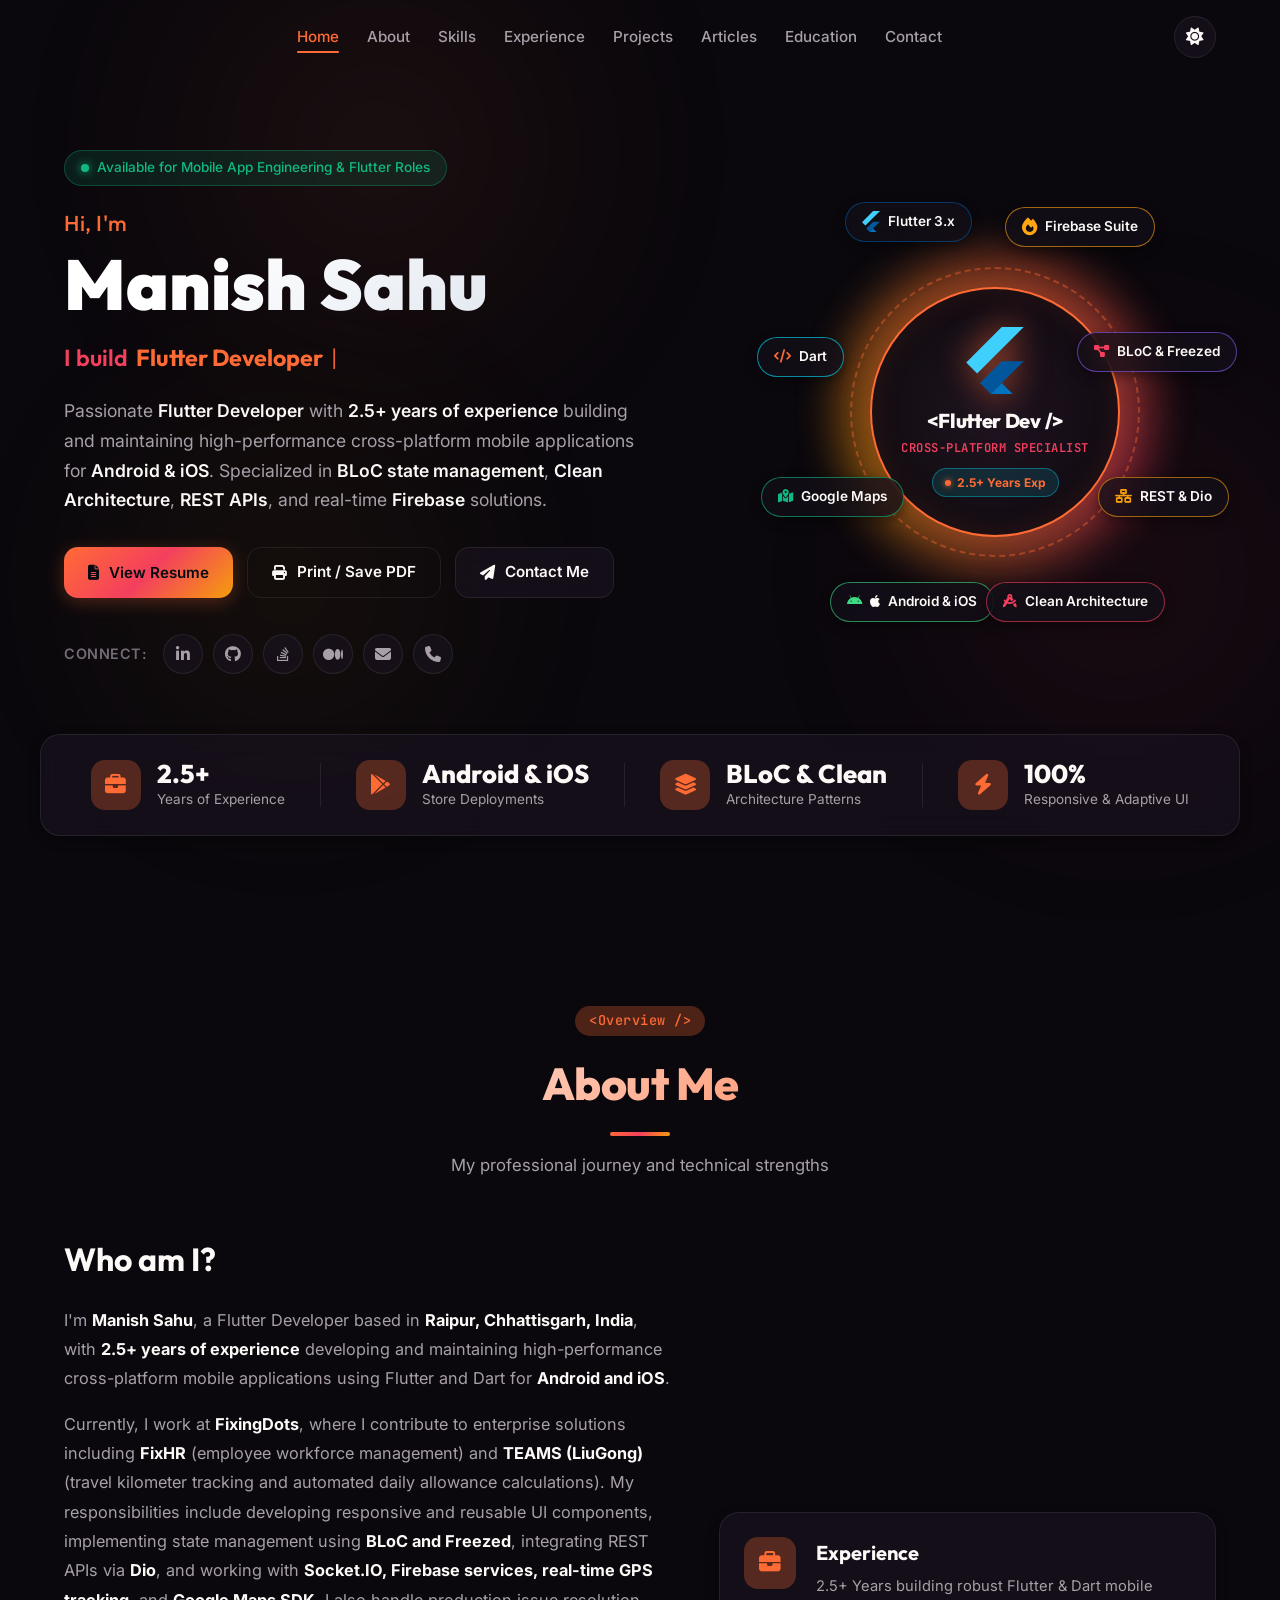
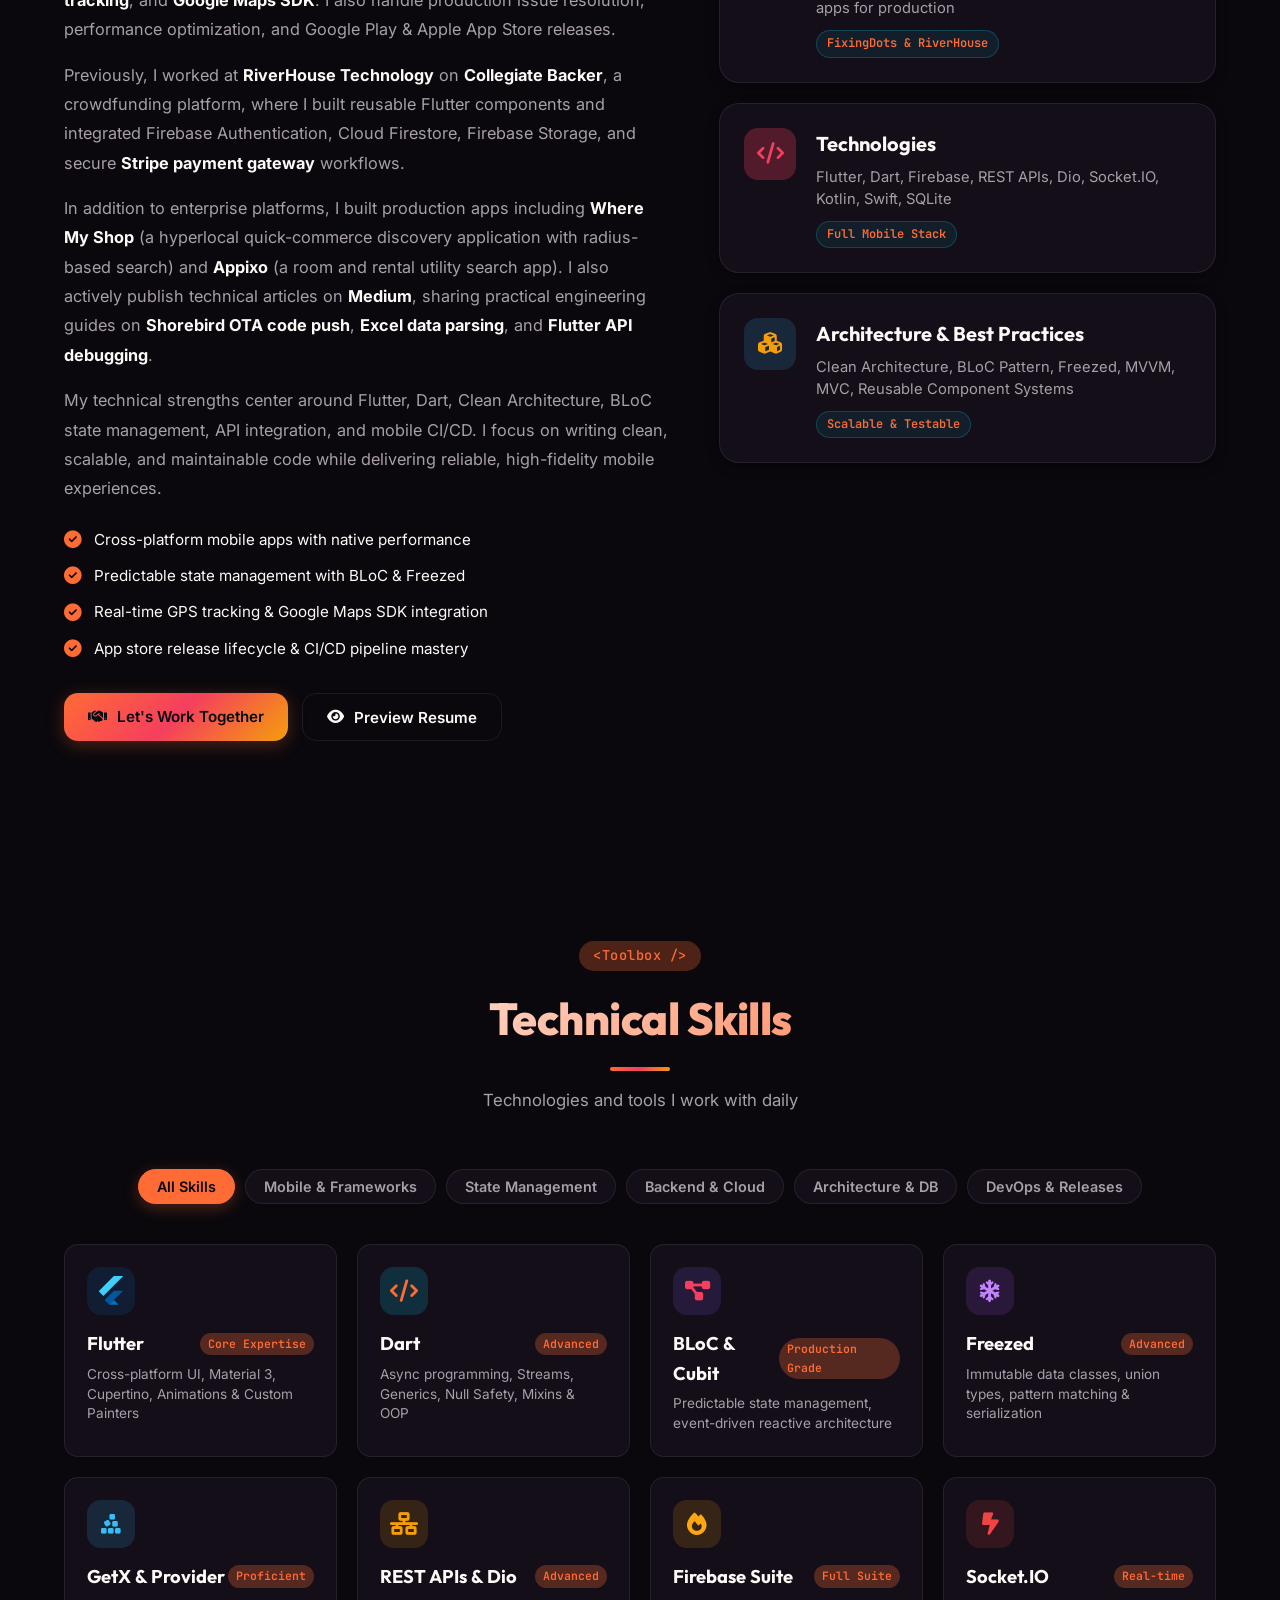
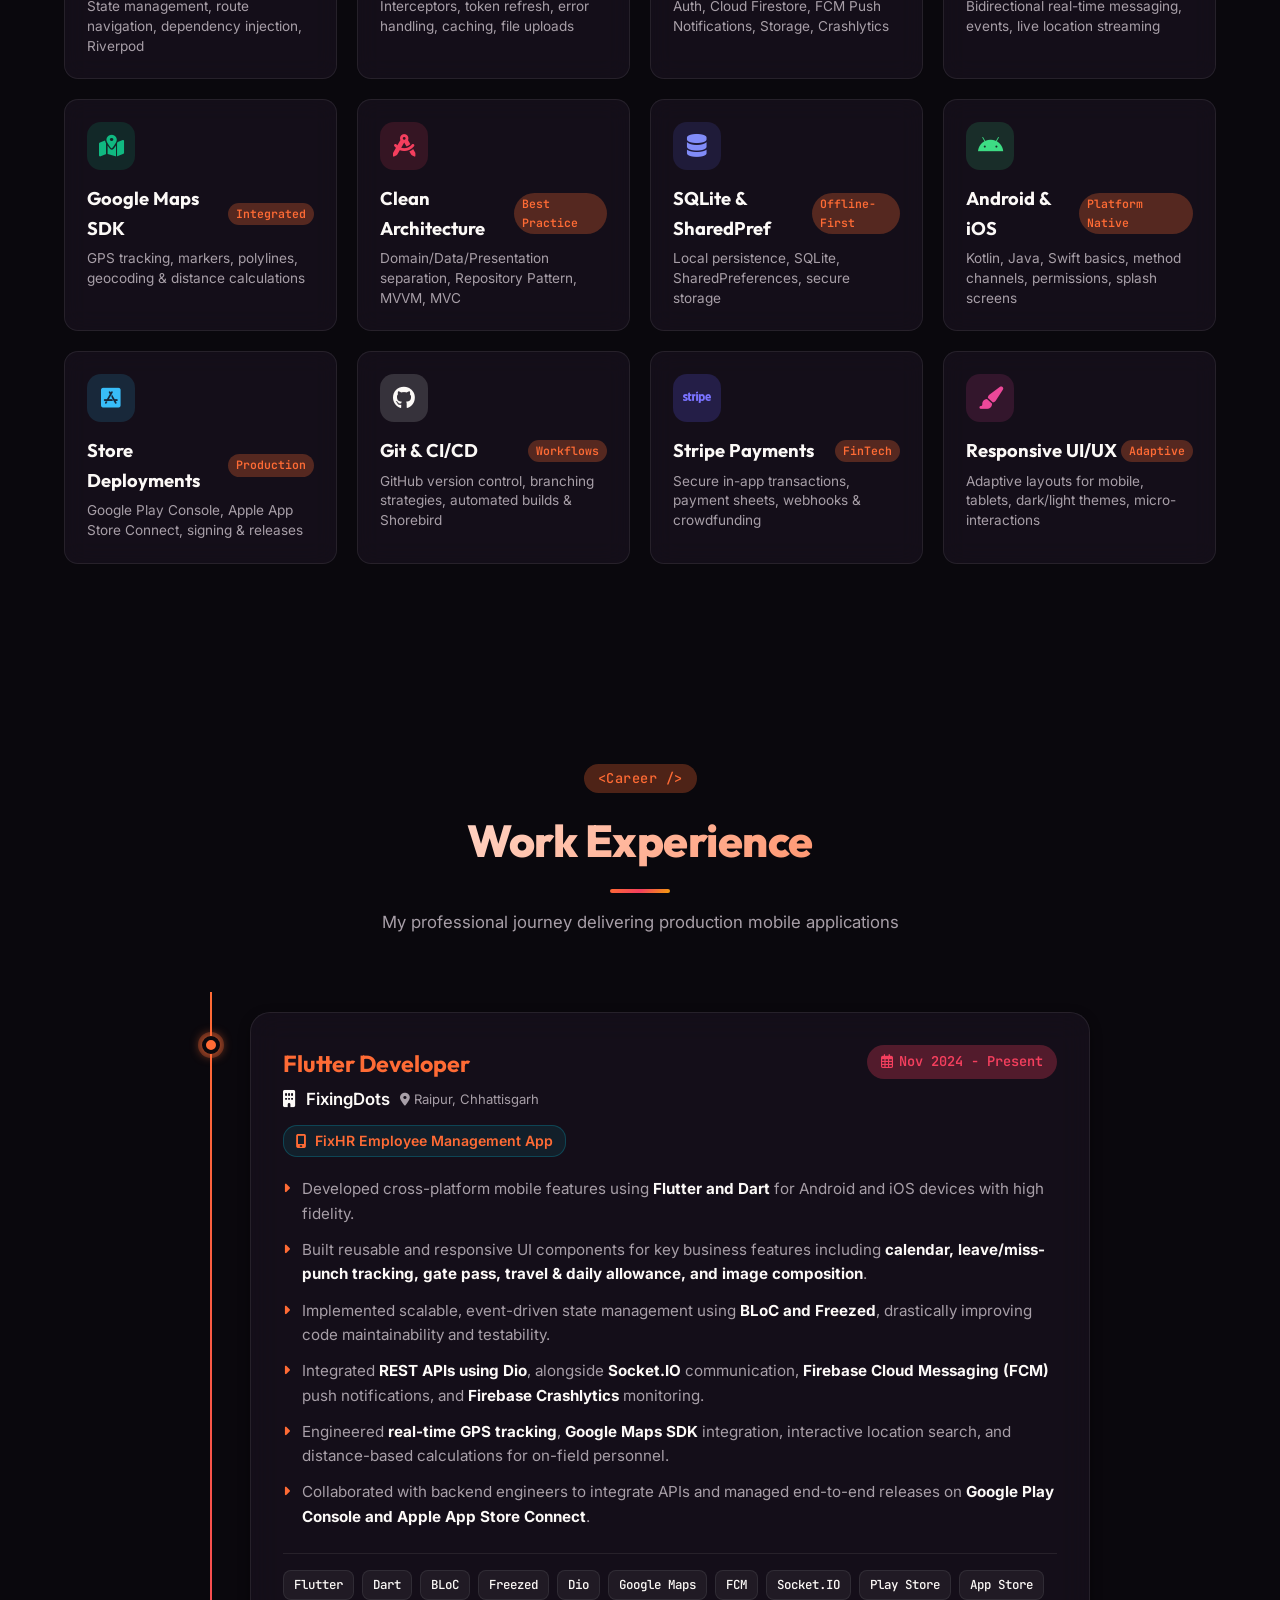
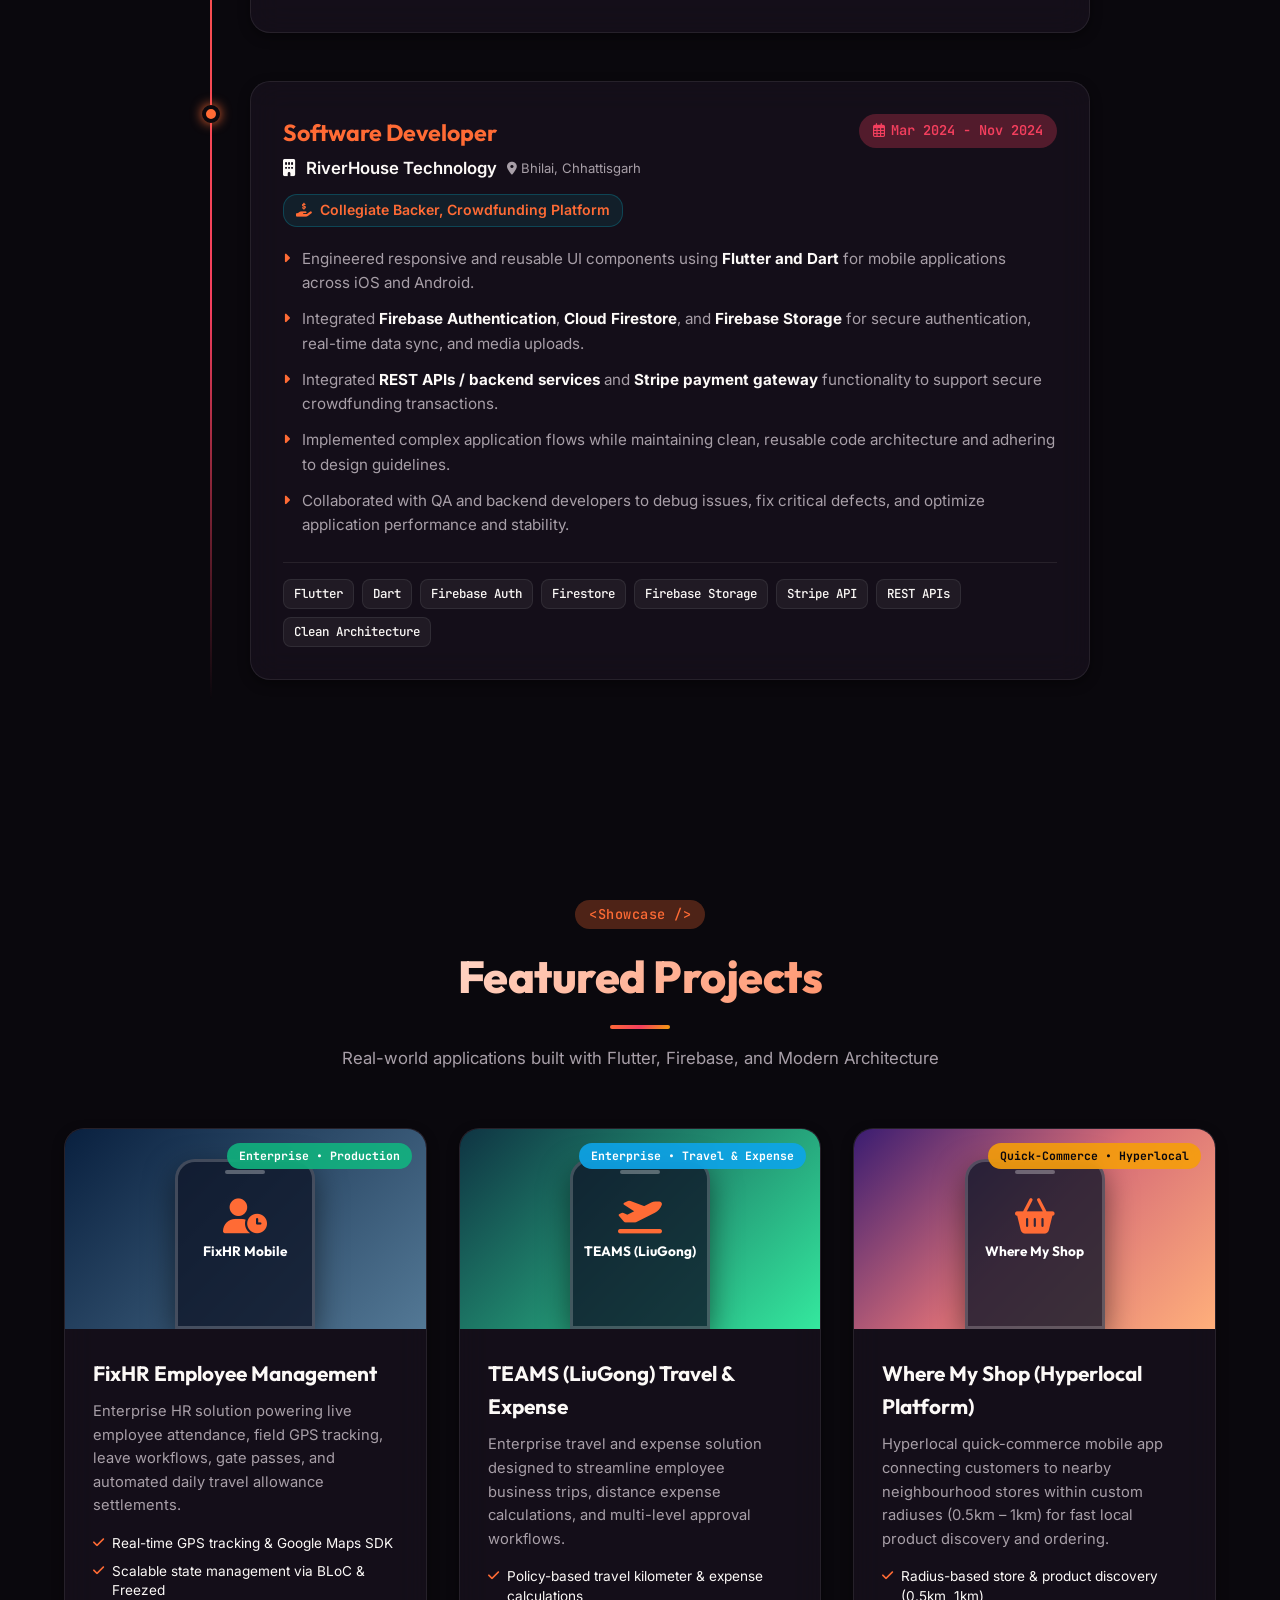
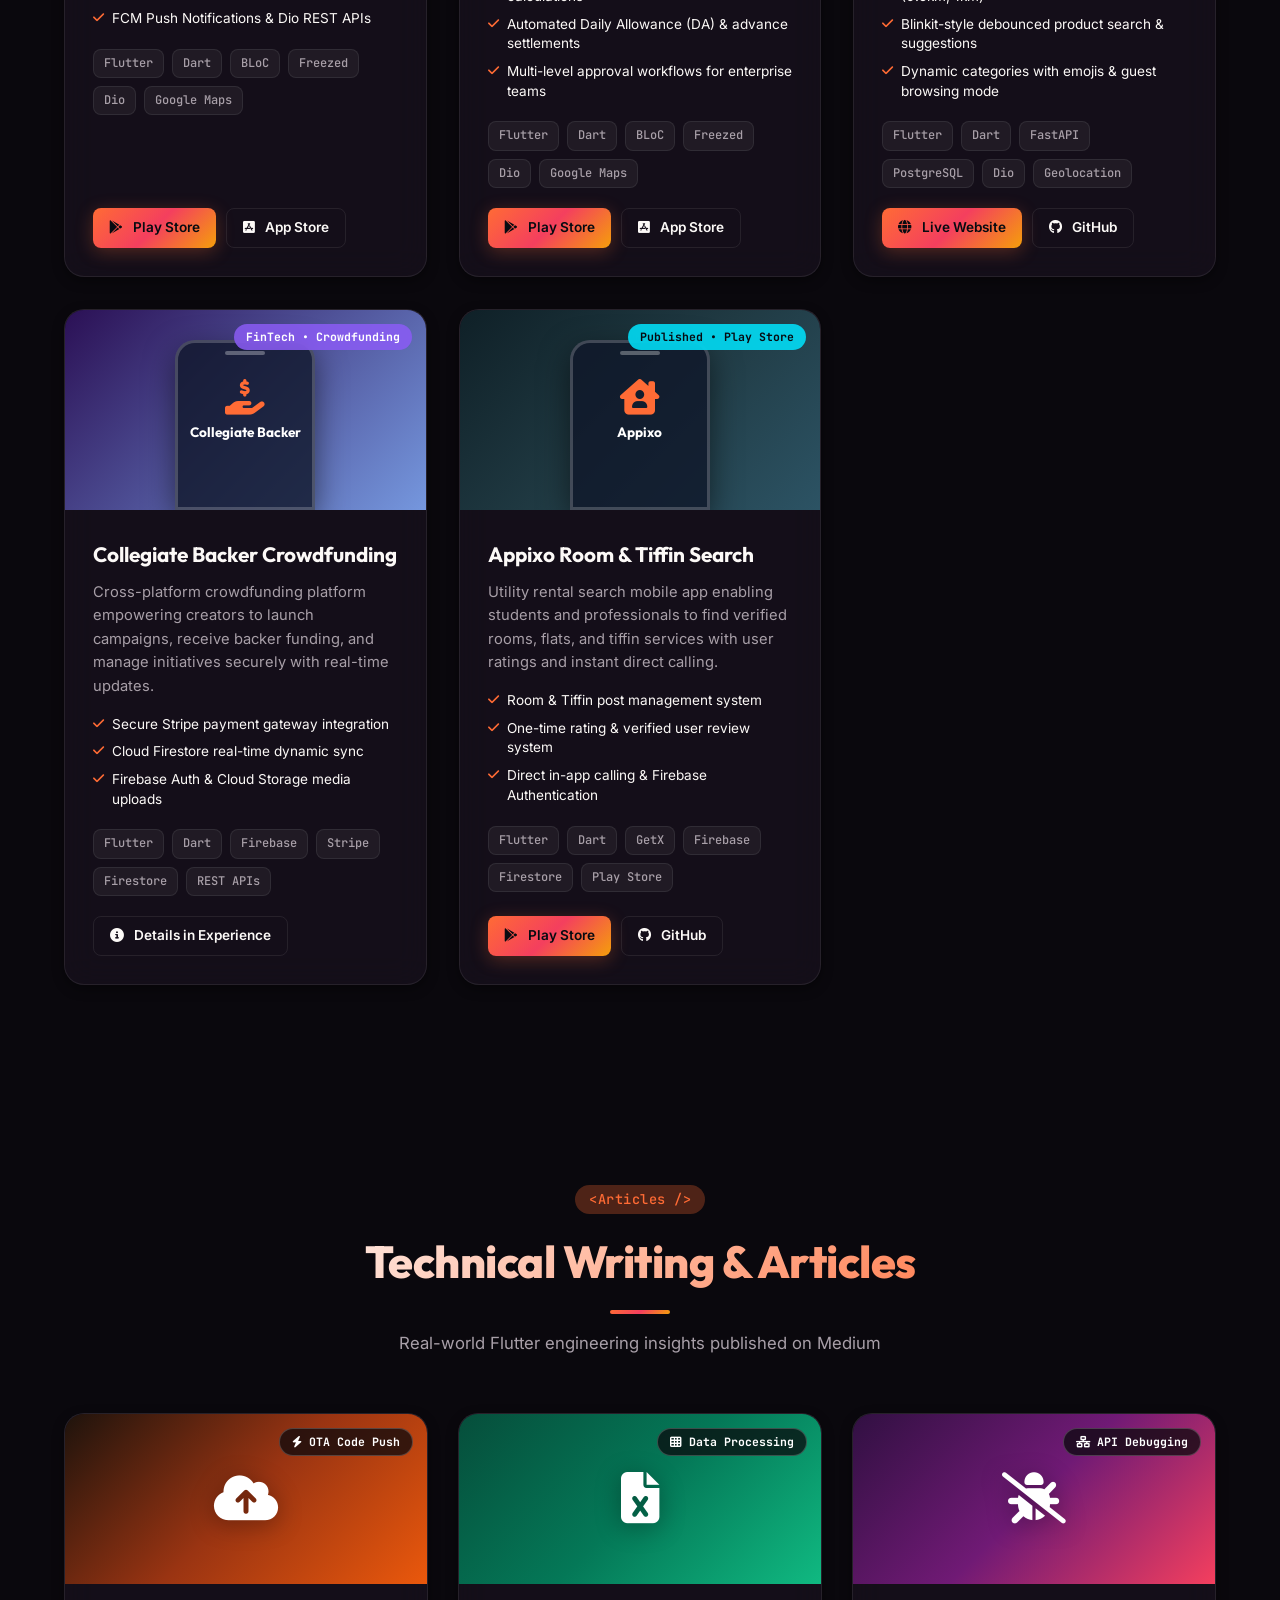
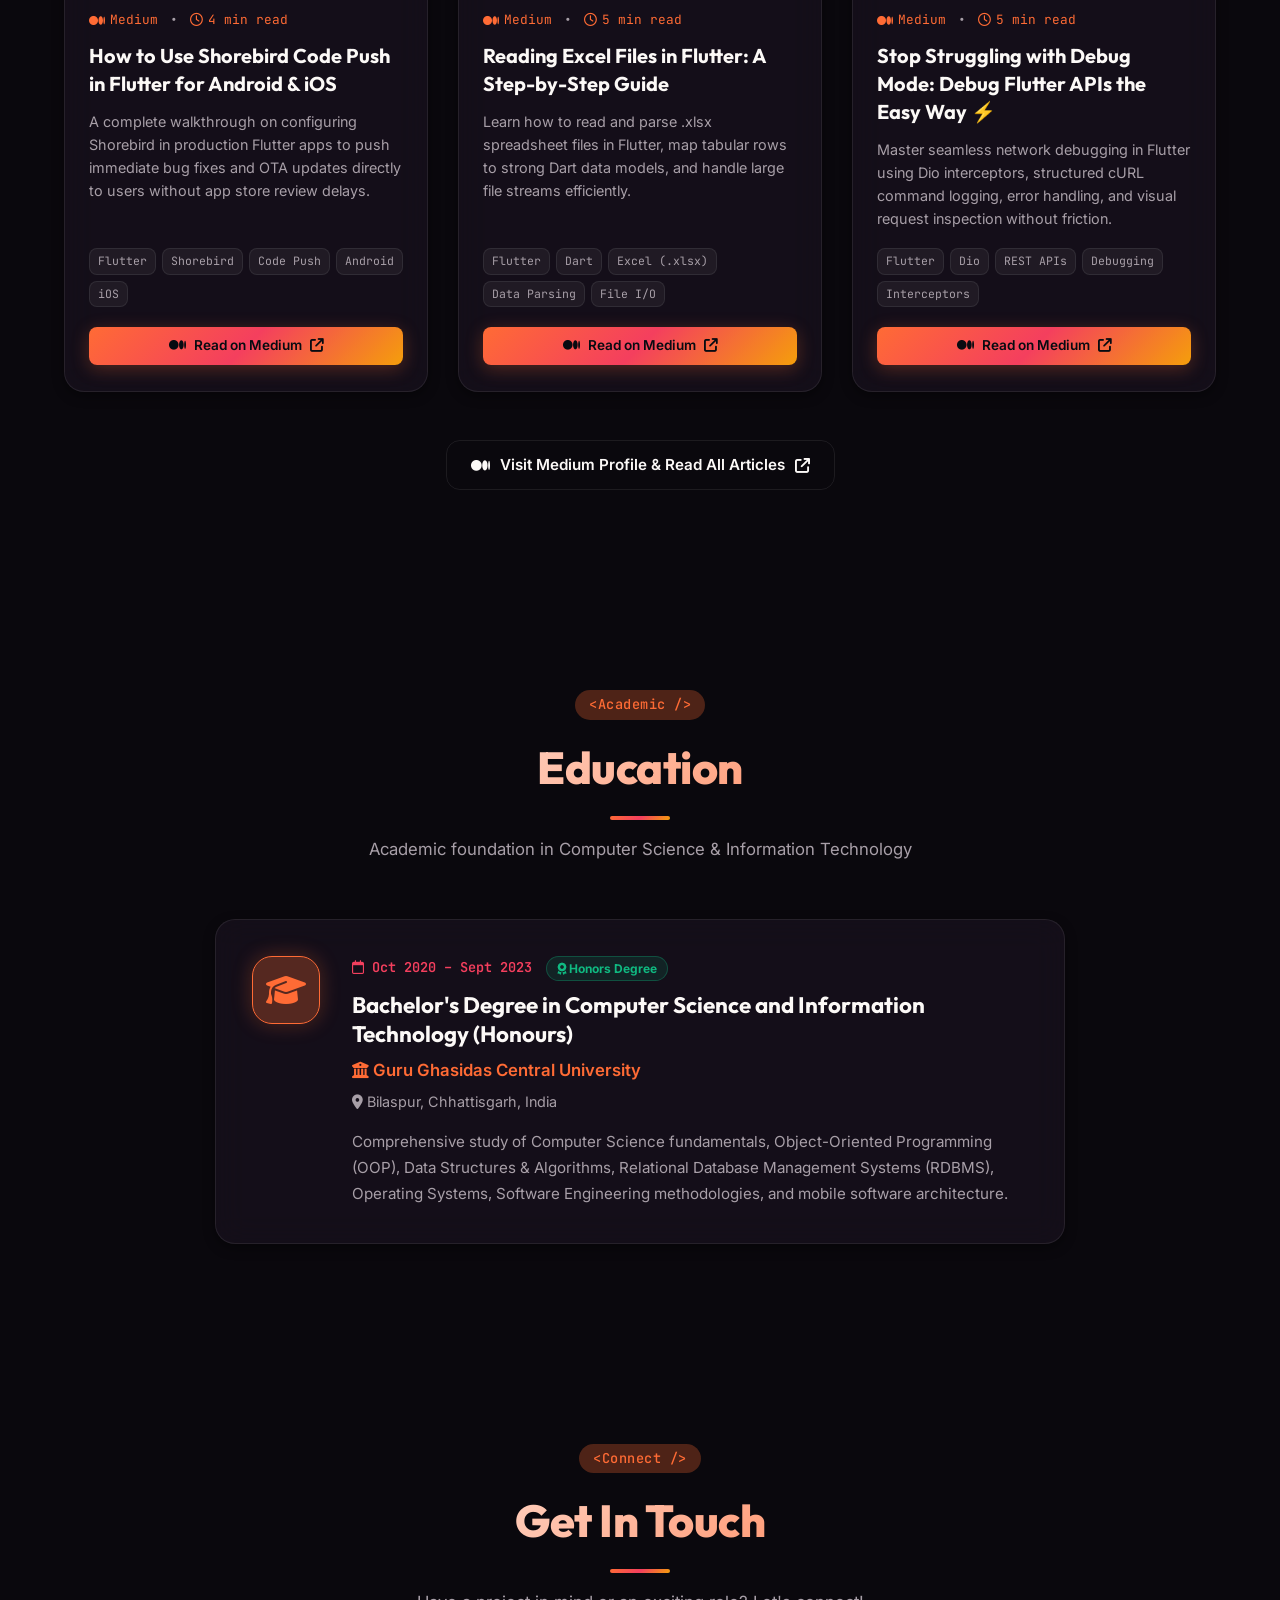
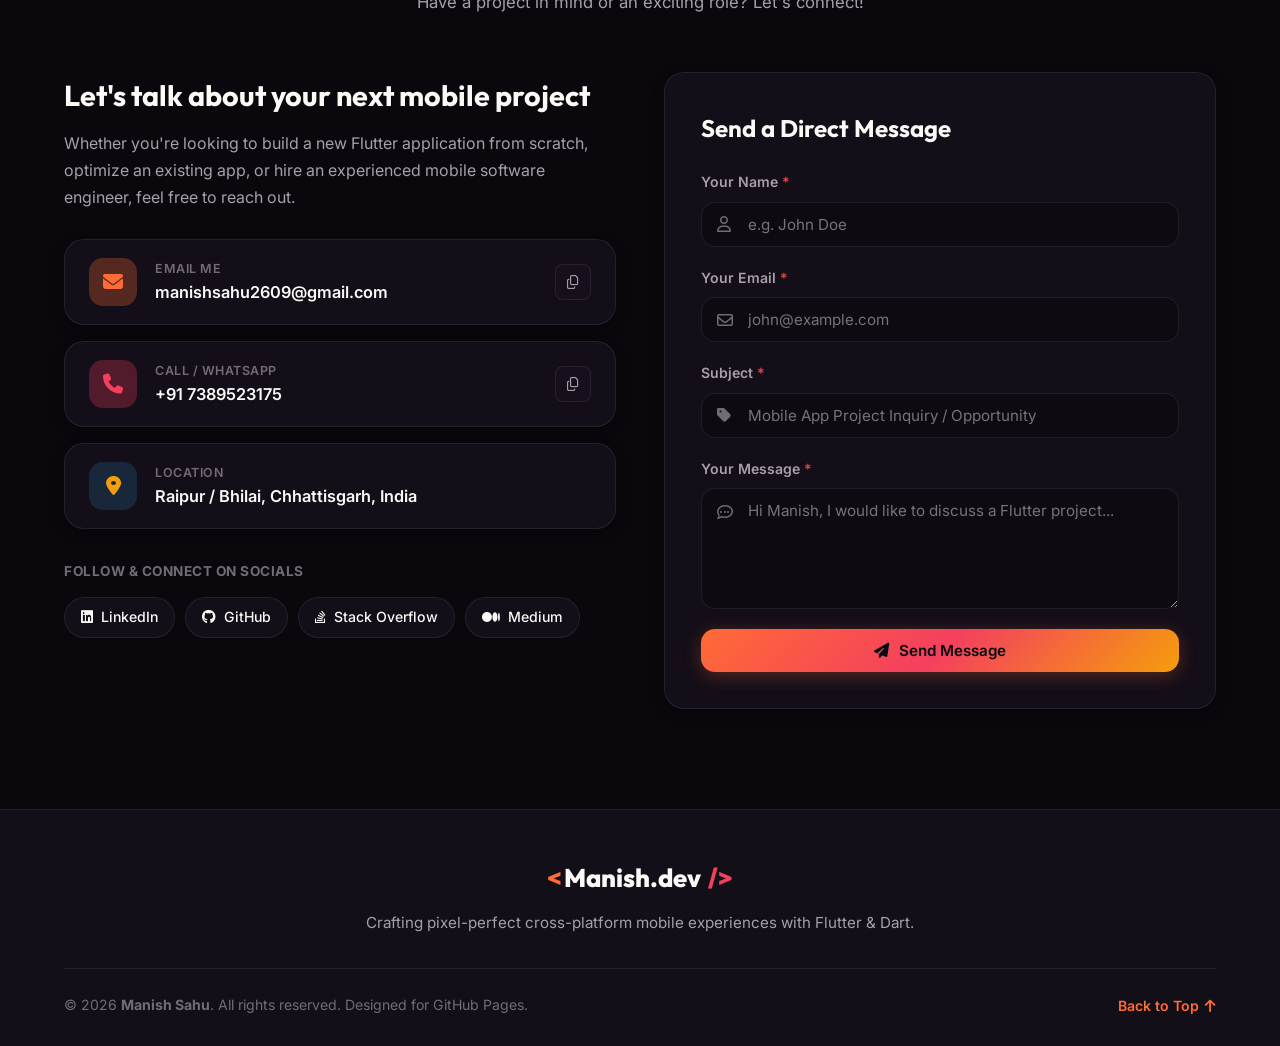
==== commit 1649f3ce: "Add files via upload" ====
--- a/index.html
+++ b/index.html
@@ -9,7 +9,7 @@
   <meta name="description" content="Portfolio of Manish Sahu - Flutter Developer with 2.5+ years of experience building scalable, high-performance cross-platform Android and iOS applications using Flutter, Dart, BLoC, and Firebase.">
   <meta name="keywords" content="Manish Sahu, Flutter Developer, Mobile App Developer, Dart, BLoC, Android, iOS, Firebase, Raipur, Chhattisgarh, Portfolio">
   <meta name="author" content="Manish Sahu">
-  <meta name="theme-color" content="#0a0f14">
+  <meta name="theme-color" content="#0a080d">
 
   <!-- Open Graph / Social Sharing -->
   <meta property="og:type" content="website">
@@ -18,7 +18,7 @@
   <meta property="og:image" content="assets/avatar.jpg">
 
   <!-- Favicon -->
-  <link rel="icon" type="image/svg+xml" href="data:image/svg+xml,<svg xmlns='http://www.w3.org/2000/svg' viewBox='0 0 100 100'><rect width='100' height='100' rx='20' fill='%2300e5ff'/><text x='50%' y='55%' dominant-baseline='central' text-anchor='middle' font-family='sans-serif' font-size='60' font-weight='bold' fill='%230a0f14'>M</text></svg>">
+  <link rel="icon" type="image/svg+xml" href="data:image/svg+xml,<svg xmlns='http://www.w3.org/2000/svg' viewBox='0 0 100 100'><rect width='100' height='100' rx='20' fill='%23ff6b35'/><text x='50%' y='55%' dominant-baseline='central' text-anchor='middle' font-family='sans-serif' font-size='60' font-weight='bold' fill='%230a080d'>M</text></svg>">
 
   <!-- Google Fonts: Outfit & Inter & JetBrains Mono -->
   <link rel="preconnect" href="https://fonts.googleapis.com">
@@ -46,6 +46,7 @@
         <a href="#skills" class="nav-link">Skills</a>
         <a href="#experience" class="nav-link">Experience</a>
         <a href="#projects" class="nav-link">Projects</a>
+        <a href="#articles" class="nav-link">Articles</a>
         <a href="#education" class="nav-link">Education</a>
         <a href="#contact" class="nav-link">Contact</a>
       </nav>
@@ -242,19 +243,19 @@
           <div class="about-narrative">
             <h3 class="about-heading">Who am I?</h3>
             <p class="about-text">
-              I'm <strong>Manish Sahu</strong>, a Flutter Developer based in <strong>Raipur, Chhattisgarh, India</strong>, with <strong>2.5+ years of experience</strong> in developing and maintaining cross-platform mobile applications using Flutter and Dart for Android and iOS.
+              I'm <strong>Manish Sahu</strong>, a Flutter Developer based in <strong>Raipur, Chhattisgarh, India</strong>, with <strong>2.5+ years of experience</strong> developing and maintaining high-performance cross-platform mobile applications using Flutter and Dart for <strong>Android and iOS</strong>.
             </p>
             <p class="about-text">
-              Currently, I work at <strong>FixingDots</strong>, where I contribute to <strong>FixHR Or Teams (Liugong), an employee management application</strong>. My responsibilities include developing responsive and reusable UI components, implementing state management using BLoC and Freezed, integrating REST APIs using Dio, and working with Socket.IO, Firebase services, real-time GPS tracking, and Google Maps. I also handle production issue resolution, performance improvements, and Android and iOS app releases.
+              Currently, I work at <strong>FixingDots</strong>, where I contribute to enterprise solutions including <strong>FixHR</strong> (employee workforce management) and <strong>TEAMS (LiuGong)</strong> (travel kilometer tracking and automated daily allowance calculations). My responsibilities include developing responsive and reusable UI components, implementing state management using <strong>BLoC and Freezed</strong>, integrating REST APIs via <strong>Dio</strong>, and working with <strong>Socket.IO, Firebase services, real-time GPS tracking</strong>, and <strong>Google Maps SDK</strong>. I also handle production issue resolution, performance optimization, and Google Play &amp; Apple App Store releases.
             </p>
             <p class="about-text">
-              Previously, I worked at <strong>RiverHouse Technology</strong> on <strong>Collegiate Backer, a crowdfunding platform</strong>, where I developed reusable Flutter components and integrated Firebase Authentication, Cloud Firestore, Firebase Storage, REST APIs, and Stripe payment functionality.
+              Previously, I worked at <strong>RiverHouse Technology</strong> on <strong>Collegiate Backer</strong>, a crowdfunding platform, where I built reusable Flutter components and integrated Firebase Authentication, Cloud Firestore, Firebase Storage, and secure <strong>Stripe payment gateway</strong> workflows.
             </p>
             <p class="about-text">
-              I also developed <strong>Appixo</strong>, a room-rental search application using Flutter, GetX, and Firebase.
+              In addition to enterprise platforms, I built production apps including <strong>Where My Shop</strong> (a hyperlocal quick-commerce discovery application with radius-based search) and <strong>Appixo</strong> (a room and rental utility search app). I also actively publish technical articles on <strong>Medium</strong>, sharing practical engineering guides on <strong>Shorebird OTA code push</strong>, <strong>Excel data parsing</strong>, and <strong>Flutter API debugging</strong>.
             </p>
             <p class="about-text">
-              My technical strengths include Flutter, Dart, state management, API integration, responsive UI development, Clean Architecture, and application deployment. I focus on writing clean, maintainable, and scalable code while delivering reliable mobile applications and continuously improving my technical skills.
+              My technical strengths center around Flutter, Dart, Clean Architecture, BLoC state management, API integration, and mobile CI/CD. I focus on writing clean, scalable, and maintainable code while delivering reliable, high-fidelity mobile experiences.
             </p>
 
             <div class="about-key-points">
@@ -799,7 +800,54 @@
             </div>
           </div>
 
-          <!-- Project 3: Collegiate Backer -->
+          <!-- Project 3: Where My Shop -->
+          <div class="project-card glass-card">
+            <div class="project-card-header">
+              <div class="project-mockup-graphic wms-gradient">
+                <div class="mockup-phone-frame">
+                  <div class="phone-notch"></div>
+                  <div class="mockup-screen">
+                    <i class="fa-solid fa-basket-shopping project-screen-icon"></i>
+                    <span class="mockup-screen-title">Where My Shop</span>
+                  </div>
+                </div>
+              </div>
+              <span class="project-badge commerce-badge">Quick-Commerce • Hyperlocal</span>
+            </div>
+
+            <div class="project-card-body">
+              <h3 class="project-title">Where My Shop (Hyperlocal Platform)</h3>
+              <p class="project-description">
+                Hyperlocal quick-commerce mobile app connecting customers to nearby neighbourhood stores within custom radiuses (0.5km – 1km) for fast local product discovery and ordering.
+              </p>
+
+              <div class="project-features-list">
+                <div class="p-feature"><i class="fa-solid fa-check"></i> Radius-based store &amp; product discovery (0.5km, 1km)</div>
+                <div class="p-feature"><i class="fa-solid fa-check"></i> Blinkit-style debounced product search &amp; suggestions</div>
+                <div class="p-feature"><i class="fa-solid fa-check"></i> Dynamic categories with emojis &amp; guest browsing mode</div>
+              </div>
+
+              <div class="project-tech-tags">
+                <span>Flutter</span>
+                <span>Dart</span>
+                <span>FastAPI</span>
+                <span>PostgreSQL</span>
+                <span>Dio</span>
+                <span>Geolocation</span>
+              </div>
+
+              <div class="project-actions">
+                <a href="https://whereismyshops.com/" target="_blank" rel="noopener noreferrer" class="btn btn-sm btn-primary">
+                  <i class="fa-solid fa-globe"></i> Live Website
+                </a>
+                <a href="https://github.com/Manishs2261/myshop-page" target="_blank" rel="noopener noreferrer" class="btn btn-sm btn-outline">
+                  <i class="fa-brands fa-github"></i> GitHub
+                </a>
+              </div>
+            </div>
+          </div>
+
+          <!-- Project 4: Collegiate Backer -->
           <div class="project-card glass-card">
             <div class="project-card-header">
               <div class="project-mockup-graphic backer-gradient">
@@ -843,7 +891,7 @@
             </div>
           </div>
 
-          <!-- Project 4: Appixo -->
+          <!-- Project 5: Appixo -->
           <div class="project-card glass-card">
             <div class="project-card-header">
               <div class="project-mockup-graphic appixo-gradient">
@@ -890,6 +938,135 @@
             </div>
           </div>
 
+        </div>
+      </div>
+    </section>
+
+    <!-- TECHNICAL ARTICLES SECTION -->
+    <section class="section articles-section" id="articles">
+      <div class="section-container">
+        <div class="section-header">
+          <span class="section-tag">&lt;Articles /&gt;</span>
+          <h2 class="section-title">Technical Writing &amp; Articles</h2>
+          <div class="section-underline"></div>
+          <p class="section-subtitle">Real-world Flutter engineering insights published on Medium</p>
+        </div>
+
+        <div class="articles-grid">
+
+          <!-- Article 1: Shorebird Code Push -->
+          <article class="article-card glass-card">
+            <div class="article-header article-gradient-shorebird">
+              <i class="fa-solid fa-cloud-arrow-up article-header-icon"></i>
+              <span class="article-badge"><i class="fa-solid fa-bolt"></i> OTA Code Push</span>
+            </div>
+
+            <div class="article-body">
+              <div class="article-meta">
+                <span><i class="fa-brands fa-medium"></i> Medium</span>
+                <span class="article-meta-divider">•</span>
+                <span><i class="fa-regular fa-clock"></i> 4 min read</span>
+              </div>
+
+              <h3 class="article-title">How to Use Shorebird Code Push in Flutter for Android &amp; iOS</h3>
+              <p class="article-excerpt">
+                A complete walkthrough on configuring Shorebird in production Flutter apps to push immediate bug fixes and OTA updates directly to users without app store review delays.
+              </p>
+
+              <div class="article-tags">
+                <span>Flutter</span>
+                <span>Shorebird</span>
+                <span>Code Push</span>
+                <span>Android</span>
+                <span>iOS</span>
+              </div>
+
+              <div class="article-actions">
+                <a href="https://manish2261.medium.com/how-to-use-shorebird-code-push-in-flutter-for-android-ios-43272baaf6c7?sharedUserId=sahusanju138" target="_blank" rel="noopener noreferrer" class="btn btn-sm btn-primary">
+                  <i class="fa-brands fa-medium"></i> Read on Medium <i class="fa-solid fa-arrow-up-right-from-square"></i>
+                </a>
+              </div>
+            </div>
+          </article>
+
+          <!-- Article 2: Reading Excel Files in Flutter -->
+          <article class="article-card glass-card">
+            <div class="article-header article-gradient-excel">
+              <i class="fa-solid fa-file-excel article-header-icon"></i>
+              <span class="article-badge"><i class="fa-solid fa-table-cells"></i> Data Processing</span>
+            </div>
+
+            <div class="article-body">
+              <div class="article-meta">
+                <span><i class="fa-brands fa-medium"></i> Medium</span>
+                <span class="article-meta-divider">•</span>
+                <span><i class="fa-regular fa-clock"></i> 5 min read</span>
+              </div>
+
+              <h3 class="article-title">Reading Excel Files in Flutter: A Step-by-Step Guide</h3>
+              <p class="article-excerpt">
+                Learn how to read and parse .xlsx spreadsheet files in Flutter, map tabular rows to strong Dart data models, and handle large file streams efficiently.
+              </p>
+
+              <div class="article-tags">
+                <span>Flutter</span>
+                <span>Dart</span>
+                <span>Excel (.xlsx)</span>
+                <span>Data Parsing</span>
+                <span>File I/O</span>
+              </div>
+
+              <div class="article-actions">
+                <a href="https://manish2261.medium.com/reading-excel-files-in-flutter-a-step-by-step-guide-27ddaf63e487?sharedUserId=sahusanju138" target="_blank" rel="noopener noreferrer" class="btn btn-sm btn-primary">
+                  <i class="fa-brands fa-medium"></i> Read on Medium <i class="fa-solid fa-arrow-up-right-from-square"></i>
+                </a>
+              </div>
+            </div>
+          </article>
+
+          <!-- Article 3: Debug Flutter APIs -->
+          <article class="article-card glass-card">
+            <div class="article-header article-gradient-debug">
+              <i class="fa-solid fa-bug-slash article-header-icon"></i>
+              <span class="article-badge"><i class="fa-solid fa-network-wired"></i> API Debugging</span>
+            </div>
+
+            <div class="article-body">
+              <div class="article-meta">
+                <span><i class="fa-brands fa-medium"></i> Medium</span>
+                <span class="article-meta-divider">•</span>
+                <span><i class="fa-regular fa-clock"></i> 5 min read</span>
+              </div>
+
+              <h3 class="article-title">Stop Struggling with Debug Mode: Debug Flutter APIs the Easy Way ⚡️</h3>
+              <p class="article-excerpt">
+                Master seamless network debugging in Flutter using Dio interceptors, structured cURL command logging, error handling, and visual request inspection without friction.
+              </p>
+
+              <div class="article-tags">
+                <span>Flutter</span>
+                <span>Dio</span>
+                <span>REST APIs</span>
+                <span>Debugging</span>
+                <span>Interceptors</span>
+              </div>
+
+              <div class="article-actions">
+                <a href="https://manish2261.medium.com/stop-struggling-with-debug-mode-debug-flutter-apis-the-easy-way-%EF%B8%8F-3742e969b662?sharedUserId=sahusanju138" target="_blank" rel="noopener noreferrer" class="btn btn-sm btn-primary">
+                  <i class="fa-brands fa-medium"></i> Read on Medium <i class="fa-solid fa-arrow-up-right-from-square"></i>
+                </a>
+              </div>
+            </div>
+          </article>
+
+        </div>
+
+        <div class="articles-footer">
+          <a href="https://manish2261.medium.com/" target="_blank" rel="noopener noreferrer" class="btn btn-outline">
+            <i class="fa-brands fa-medium"></i>
+            <span>Visit Medium Profile &amp; Read All Articles</span>
+            <i class="fa-solid fa-arrow-up-right-from-square"></i>
+          </a>
         </div>
       </div>
     </section>
--- a/style.css
+++ b/style.css
@@ -4,42 +4,45 @@
    =================================================================== */
 
 :root {
-  /* Dark Theme Palette (Default) */
-  --bg-primary: #070b11;
-  --bg-secondary: #0d1522;
-  --bg-card: rgba(15, 23, 42, 0.65);
-  --bg-card-hover: rgba(22, 33, 58, 0.85);
-  --bg-glass: rgba(13, 21, 34, 0.7);
+  /* Cyber Sunset Palette (Default) */
+  --bg-primary: #0a080d;
+  --bg-secondary: #130f18;
+  --bg-card: rgba(26, 18, 32, 0.68);
+  --bg-card-hover: rgba(38, 26, 46, 0.88);
+  --bg-glass: rgba(19, 15, 24, 0.75);
   --border-glass: rgba(255, 255, 255, 0.08);
-  --border-glow: rgba(0, 229, 255, 0.35);
-
-  --text-main: #f1f5f9;
-  --text-muted: #94a3b8;
-  --text-subtle: #64748b;
-
-  --accent-cyan: #00e5ff;
-  --accent-cyan-light: #5df2ff;
-  --accent-cyan-glow: rgba(0, 229, 255, 0.25);
+  --border-glow: rgba(255, 107, 53, 0.4);
+
+  --text-main: #fcf9f7;
+  --text-muted: #a89fa8;
+  --text-subtle: #736b75;
+
+  /* Primary Accent: Vibrant Coral Amber */
+  --accent-cyan: #ff6b35;
+  --accent-cyan-light: #ff8c5a;
+  --accent-cyan-glow: rgba(255, 107, 53, 0.28);
   
-  --accent-purple: #8b5cf6;
-  --accent-purple-glow: rgba(139, 92, 246, 0.25);
-
-  --accent-blue: #38bdf8;
+  /* Secondary Accent: Neon Crimson / Rose */
+  --accent-purple: #f43f5e;
+  --accent-purple-glow: rgba(244, 63, 94, 0.28);
+
+  /* Golden Amber */
+  --accent-blue: #f59e0b;
   --accent-green: #10b981;
-  --accent-orange: #f59e0b;
+  --accent-orange: #fb923c;
   --accent-red: #ef4444;
 
-  --gradient-brand: linear-gradient(135deg, #00e5ff 0%, #3b82f6 50%, #8b5cf6 100%);
-  --gradient-glow: linear-gradient(135deg, rgba(0, 229, 255, 0.15) 0%, rgba(139, 92, 246, 0.15) 100%);
+  --gradient-brand: linear-gradient(135deg, #ff6b35 0%, #f43f5e 50%, #f59e0b 100%);
+  --gradient-glow: linear-gradient(135deg, rgba(255, 107, 53, 0.16) 0%, rgba(244, 63, 94, 0.16) 100%);
   --gradient-card: linear-gradient(145deg, rgba(255, 255, 255, 0.04) 0%, rgba(255, 255, 255, 0.01) 100%);
 
   --font-heading: 'Outfit', sans-serif;
   --font-body: 'Inter', sans-serif;
   --font-mono: 'JetBrains Mono', monospace;
 
-  --shadow-sm: 0 4px 12px rgba(0, 0, 0, 0.3);
-  --shadow-lg: 0 12px 36px rgba(0, 0, 0, 0.45);
-  --shadow-glow: 0 0 25px rgba(0, 229, 255, 0.25);
+  --shadow-sm: 0 4px 12px rgba(0, 0, 0, 0.4);
+  --shadow-lg: 0 12px 36px rgba(0, 0, 0, 0.55);
+  --shadow-glow: 0 0 25px rgba(255, 107, 53, 0.28);
 
   --radius-sm: 8px;
   --radius-md: 14px;
@@ -51,31 +54,31 @@
 }
 
 [data-theme="light"] {
-  --bg-primary: #f8fafc;
-  --bg-secondary: #f1f5f9;
-  --bg-card: rgba(255, 255, 255, 0.85);
+  --bg-primary: #fffaf7;
+  --bg-secondary: #fbf0ea;
+  --bg-card: rgba(255, 255, 255, 0.88);
   --bg-card-hover: rgba(255, 255, 255, 0.98);
-  --bg-glass: rgba(255, 255, 255, 0.85);
+  --bg-glass: rgba(255, 255, 255, 0.88);
   --border-glass: rgba(0, 0, 0, 0.08);
-  --border-glow: rgba(0, 180, 216, 0.4);
-
-  --text-main: #0f172a;
-  --text-muted: #475569;
-  --text-subtle: #64748b;
-
-  --accent-cyan: #0284c7;
-  --accent-cyan-light: #0369a1;
-  --accent-cyan-glow: rgba(2, 132, 199, 0.15);
-
-  --accent-purple: #7c3aed;
-  --accent-purple-glow: rgba(124, 58, 237, 0.15);
-
-  --shadow-sm: 0 4px 12px rgba(15, 23, 42, 0.06);
-  --shadow-lg: 0 12px 30px rgba(15, 23, 42, 0.1);
-  --shadow-glow: 0 0 20px rgba(2, 132, 199, 0.2);
-
-  --gradient-glow: linear-gradient(135deg, rgba(2, 132, 199, 0.08) 0%, rgba(124, 58, 237, 0.08) 100%);
-  --gradient-card: linear-gradient(145deg, rgba(255, 255, 255, 0.9) 0%, rgba(248, 250, 252, 0.8) 100%);
+  --border-glow: rgba(249, 115, 22, 0.45);
+
+  --text-main: #1f1610;
+  --text-muted: #5e4e46;
+  --text-subtle: #8a776e;
+
+  --accent-cyan: #ea580c;
+  --accent-cyan-light: #c2410c;
+  --accent-cyan-glow: rgba(234, 88, 12, 0.15);
+
+  --accent-purple: #e11d48;
+  --accent-purple-glow: rgba(225, 29, 72, 0.15);
+
+  --shadow-sm: 0 4px 12px rgba(31, 22, 16, 0.06);
+  --shadow-lg: 0 12px 30px rgba(31, 22, 16, 0.1);
+  --shadow-glow: 0 0 20px rgba(234, 88, 12, 0.2);
+
+  --gradient-glow: linear-gradient(135deg, rgba(234, 88, 12, 0.08) 0%, rgba(225, 29, 72, 0.08) 100%);
+  --gradient-card: linear-gradient(145deg, rgba(255, 255, 255, 0.9) 0%, rgba(255, 250, 247, 0.8) 100%);
 }
 
 /* ===================================================================
@@ -136,25 +139,25 @@
 }
 
 .glow-1 {
+  width: 500px;
+  height: 500px;
+  background: radial-gradient(circle, rgba(255, 107, 53, 0.32) 0%, rgba(255, 107, 53, 0) 70%);
+  top: -100px;
+  left: 10%;
+}
+
+.glow-2 {
+  width: 520px;
+  height: 520px;
+  background: radial-gradient(circle, rgba(244, 63, 94, 0.28) 0%, rgba(244, 63, 94, 0) 70%);
+  top: 35%;
+  right: -100px;
+}
+
+.glow-3 {
   width: 450px;
   height: 450px;
-  background: radial-gradient(circle, rgba(0, 229, 255, 0.35) 0%, rgba(0, 229, 255, 0) 70%);
-  top: -100px;
-  left: 10%;
-}
-
-.glow-2 {
-  width: 500px;
-  height: 500px;
-  background: radial-gradient(circle, rgba(139, 92, 246, 0.3) 0%, rgba(139, 92, 246, 0) 70%);
-  top: 35%;
-  right: -100px;
-}
-
-.glow-3 {
-  width: 400px;
-  height: 400px;
-  background: radial-gradient(circle, rgba(56, 189, 248, 0.25) 0%, rgba(56, 189, 248, 0) 70%);
+  background: radial-gradient(circle, rgba(245, 158, 11, 0.25) 0%, rgba(245, 158, 11, 0) 70%);
   bottom: 10%;
   left: 5%;
 }
@@ -643,7 +646,7 @@
   width: 320px;
   height: 320px;
   border-radius: 50%;
-  background: conic-gradient(from 0deg, var(--accent-cyan), var(--accent-purple), #38bdf8, var(--accent-cyan));
+  background: conic-gradient(from 0deg, var(--accent-cyan), var(--accent-purple), #f59e0b, var(--accent-cyan));
   filter: blur(20px);
   opacity: 0.45;
   animation: spin 12s linear infinite;
@@ -654,7 +657,7 @@
   width: 290px;
   height: 290px;
   border-radius: 50%;
-  border: 2px dashed rgba(0, 229, 255, 0.4);
+  border: 2px dashed rgba(255, 107, 53, 0.4);
   animation: spin-reverse 20s linear infinite;
 }
 
@@ -672,9 +675,9 @@
   width: 250px;
   height: 250px;
   border-radius: 50%;
-  background: radial-gradient(circle, rgba(13, 21, 34, 0.95) 0%, rgba(7, 11, 17, 0.98) 100%);
+  background: radial-gradient(circle, rgba(26, 18, 32, 0.95) 0%, rgba(10, 8, 13, 0.98) 100%);
   border: 2px solid var(--accent-cyan);
-  box-shadow: 0 0 35px var(--accent-cyan-glow), inset 0 0 30px rgba(0, 229, 255, 0.1);
+  box-shadow: 0 0 35px var(--accent-cyan-glow), inset 0 0 30px rgba(255, 107, 53, 0.1);
   display: flex;
   flex-direction: column;
   align-items: center;
@@ -686,14 +689,14 @@
 }
 
 [data-theme="light"] .hub-center-core {
-  background: radial-gradient(circle, #ffffff 0%, #f1f5f9 100%);
+  background: radial-gradient(circle, #ffffff 0%, #fffaf7 100%);
   border: 2px solid var(--accent-cyan);
-  box-shadow: 0 10px 30px rgba(2, 132, 199, 0.2);
+  box-shadow: 0 10px 30px rgba(234, 88, 12, 0.2);
 }
 
 .hub-center-core:hover {
   transform: scale(1.04);
-  box-shadow: 0 0 45px rgba(0, 229, 255, 0.5), inset 0 0 35px rgba(0, 229, 255, 0.2);
+  box-shadow: 0 0 45px rgba(255, 107, 53, 0.5), inset 0 0 35px rgba(255, 107, 53, 0.2);
 }
 
 .core-flutter-logo {
@@ -711,7 +714,7 @@
 .core-flutter-logo .flutter-svg-icon {
   width: 58px;
   height: 70px;
-  filter: drop-shadow(0 0 16px rgba(0, 229, 255, 0.7));
+  filter: drop-shadow(0 0 16px rgba(255, 107, 53, 0.7));
   animation: flutter-pulse 3s ease-in-out infinite alternate;
 }
 
@@ -726,8 +729,8 @@
 }
 
 @keyframes flutter-pulse {
-  0% { transform: scale(1); filter: drop-shadow(0 0 10px rgba(0, 229, 255, 0.5)); }
-  100% { transform: scale(1.08); filter: drop-shadow(0 0 24px rgba(0, 229, 255, 0.9)); }
+  0% { transform: scale(1); filter: drop-shadow(0 0 10px rgba(255, 107, 53, 0.5)); }
+  100% { transform: scale(1.08); filter: drop-shadow(0 0 24px rgba(255, 107, 53, 0.9)); }
 }
 
 .core-title {
@@ -1401,6 +1404,10 @@
   background: linear-gradient(135deg, #0f3443 0%, #34e89e 100%);
 }
 
+.wms-gradient {
+  background: linear-gradient(135deg, #3a1c71 0%, #d76d77 50%, #ffaf7b 100%);
+}
+
 .mockup-phone-frame {
   width: 140px;
   height: 170px;
@@ -1480,6 +1487,11 @@
   color: #ffffff;
 }
 
+.commerce-badge {
+  background: rgba(245, 158, 11, 0.9);
+  color: #0a080d;
+}
+
 .project-card-body {
   padding: 28px;
   display: flex;
@@ -1549,6 +1561,155 @@
   gap: 10px;
   margin-top: auto;
   flex-wrap: wrap;
+}
+
+/* ===================================================================
+   TECHNICAL ARTICLES SECTION
+   =================================================================== */
+
+.articles-grid {
+  display: grid;
+  grid-template-columns: repeat(auto-fit, minmax(320px, 1fr));
+  gap: 30px;
+}
+
+.article-card {
+  display: flex;
+  flex-direction: column;
+  height: 100%;
+  border-radius: var(--radius-lg);
+  overflow: hidden;
+  transition: all var(--transition-normal);
+}
+
+.article-card:hover {
+  transform: translateY(-8px);
+  border-color: rgba(255, 107, 53, 0.4);
+  box-shadow: 0 16px 36px rgba(0, 0, 0, 0.4);
+}
+
+.article-header {
+  height: 170px;
+  position: relative;
+  display: flex;
+  align-items: center;
+  justify-content: center;
+  overflow: hidden;
+}
+
+.article-header-icon {
+  font-size: 3.2rem;
+  color: #ffffff;
+  filter: drop-shadow(0 4px 12px rgba(0, 0, 0, 0.35));
+  transition: transform var(--transition-normal);
+}
+
+.article-card:hover .article-header-icon {
+  transform: scale(1.15) rotate(4deg);
+}
+
+.article-gradient-shorebird {
+  background: linear-gradient(135deg, #1e130c 0%, #9a3412 50%, #ea580c 100%);
+}
+
+.article-gradient-excel {
+  background: linear-gradient(135deg, #064e3b 0%, #047857 50%, #10b981 100%);
+}
+
+.article-gradient-debug {
+  background: linear-gradient(135deg, #311042 0%, #701a75 50%, #f43f5e 100%);
+}
+
+.article-badge {
+  position: absolute;
+  top: 14px;
+  right: 14px;
+  font-size: 0.72rem;
+  font-weight: 700;
+  font-family: var(--font-mono);
+  padding: 4px 12px;
+  border-radius: var(--radius-full);
+  background: rgba(10, 8, 13, 0.75);
+  backdrop-filter: blur(10px);
+  color: #ffffff;
+  border: 1px solid rgba(255, 255, 255, 0.2);
+}
+
+.article-body {
+  padding: 26px 24px;
+  display: flex;
+  flex-direction: column;
+  flex-grow: 1;
+}
+
+.article-meta {
+  display: flex;
+  align-items: center;
+  gap: 12px;
+  font-size: 0.8rem;
+  font-family: var(--font-mono);
+  color: var(--accent-cyan);
+  margin-bottom: 12px;
+}
+
+.article-meta span {
+  display: inline-flex;
+  align-items: center;
+  gap: 5px;
+}
+
+.article-meta-divider {
+  color: var(--text-muted);
+}
+
+.article-title {
+  font-family: var(--font-heading);
+  font-size: 1.25rem;
+  font-weight: 700;
+  color: var(--text-main);
+  line-height: 1.4;
+  margin-bottom: 12px;
+}
+
+.article-excerpt {
+  font-size: 0.9rem;
+  color: var(--text-muted);
+  line-height: 1.6;
+  margin-bottom: 18px;
+  flex-grow: 1;
+}
+
+.article-tags {
+  display: flex;
+  flex-wrap: wrap;
+  gap: 6px;
+  margin-bottom: 20px;
+}
+
+.article-tags span {
+  font-size: 0.72rem;
+  font-family: var(--font-mono);
+  background: rgba(255, 255, 255, 0.05);
+  padding: 3px 8px;
+  border-radius: var(--radius-sm);
+  border: 1px solid var(--border-glass);
+  color: var(--text-muted);
+}
+
+.article-actions {
+  margin-top: auto;
+}
+
+.article-actions .btn {
+  width: 100%;
+  justify-content: center;
+  gap: 8px;
+}
+
+.articles-footer {
+  margin-top: 48px;
+  display: flex;
+  justify-content: center;
 }
 
 /* ===================================================================
@@ -1971,7 +2132,7 @@
   bottom: 30px;
   left: 50%;
   transform: translateX(-50%) translateY(100px);
-  background: #0f172a;
+  background: #19121d;
   color: #ffffff;
   border: 1px solid var(--accent-cyan);
   box-shadow: 0 10px 25px rgba(0, 0, 0, 0.5), 0 0 15px var(--accent-cyan-glow);
@@ -2200,7 +2361,7 @@
   .hero-container {
     grid-template-columns: 1fr;
     text-align: center;
-    gap: 40px;
+    gap: 36px;
   }
 
   .hero-roles-wrapper {
@@ -2220,21 +2381,25 @@
   }
 
   .hero-visual {
-    order: -1;
+    order: 2; /* Place visual core after text intro for natural mobile flow */
+    margin: 10px auto 0;
   }
 
   .about-grid {
     grid-template-columns: 1fr;
+    gap: 36px;
   }
 
   .contact-grid {
     grid-template-columns: 1fr;
+    gap: 36px;
   }
 
   .metrics-strip {
-    flex-wrap: wrap;
-    gap: 24px;
-    justify-content: center;
+    display: grid;
+    grid-template-columns: repeat(2, 1fr);
+    gap: 20px;
+    padding: 24px;
   }
 
   .metric-divider {
@@ -2243,22 +2408,44 @@
 }
 
 @media (max-width: 768px) {
+  /* Navigation & Header */
+  .site-header {
+    padding: 12px 0;
+  }
+
+  .nav-container {
+    padding: 0 18px;
+    justify-content: flex-end;
+  }
+
+  .nav-actions {
+    margin-left: auto;
+    display: flex;
+    align-items: center;
+    gap: 12px;
+  }
+
   .nav-links {
     position: fixed;
-    top: 70px;
+    top: 64px;
     left: 0;
     width: 100%;
-    background: var(--bg-glass);
+    background: rgba(10, 8, 13, 0.96);
     backdrop-filter: blur(20px);
     -webkit-backdrop-filter: blur(20px);
     border-bottom: 1px solid var(--border-glass);
     flex-direction: column;
-    padding: 24px;
-    gap: 18px;
+    padding: 24px 20px;
+    gap: 16px;
     opacity: 0;
     visibility: hidden;
-    transform: translateY(-20px);
+    transform: translateY(-16px);
     transition: all var(--transition-normal);
+    z-index: 999;
+  }
+
+  [data-theme="light"] .nav-links {
+    background: rgba(255, 255, 255, 0.97);
   }
 
   .nav-links.open {
@@ -2273,71 +2460,354 @@
     justify-content: center;
   }
 
+  /* Section Spacing */
+  .section {
+    padding: 60px 0;
+  }
+
+  .section-container {
+    padding: 0 18px;
+  }
+
+  .section-title {
+    font-size: 2rem;
+  }
+
+  .section-subtitle {
+    font-size: 0.92rem;
+    margin-top: 8px;
+  }
+
+  /* Hero Section */
+  .hero-section {
+    padding-top: 110px;
+    padding-bottom: 50px;
+  }
+
+  .hero-container {
+    padding: 0 16px;
+    gap: 30px;
+  }
+
+  .status-badge {
+    font-size: 0.76rem;
+    padding: 6px 14px;
+    max-width: 100%;
+    white-space: normal;
+    text-align: center;
+    line-height: 1.4;
+    margin-bottom: 18px;
+  }
+
+  .hero-greeting {
+    font-size: 1.15rem;
+  }
+
+  .hero-title {
+    font-size: clamp(2.2rem, 8vw, 3.2rem);
+    margin: 4px 0 12px;
+    word-break: break-word;
+  }
+
+  .hero-roles-wrapper {
+    font-size: 1.15rem;
+    min-height: 32px;
+    margin-bottom: 14px;
+  }
+
+  .hero-description {
+    font-size: 0.95rem;
+    line-height: 1.65;
+    margin-bottom: 26px;
+  }
+
+  .hero-actions {
+    flex-direction: column;
+    width: 100%;
+    max-width: 320px;
+    margin: 0 auto 28px;
+    gap: 12px;
+  }
+
+  .hero-actions .btn {
+    width: 100%;
+    justify-content: center;
+  }
+
+  /* Skills Hub Core */
+  .skills-hub-wrapper {
+    width: 300px;
+    height: 300px;
+    margin: 16px auto 0;
+    transform: scale(0.92);
+  }
+
+  .hub-center-core {
+    width: 175px;
+    height: 175px;
+  }
+
+  .core-flutter-logo {
+    width: 42px;
+    height: 42px;
+  }
+
+  .core-title {
+    font-size: 1rem;
+  }
+
+  .core-subtitle {
+    font-size: 0.68rem;
+  }
+
+  .core-experience-pill {
+    padding: 3px 8px;
+    font-size: 0.68rem;
+  }
+
+  .hub-skill-badge {
+    padding: 5px 10px;
+    font-size: 0.72rem;
+    gap: 6px;
+  }
+
+  /* Well-separated 8-point orbital badges to eliminate all collisions */
+  .badge-flutter   { top: -8px; bottom: auto; left: 50%; right: auto; transform: translateX(-50%); }
+  .badge-firebase  { top: 25px; bottom: auto; right: -8px; left: auto; }
+  .badge-bloc      { top: 105px; bottom: auto; right: -16px; left: auto; }
+  .badge-apis      { bottom: 35px; top: auto; right: -8px; left: auto; }
+  .badge-arch      { bottom: -8px; top: auto; left: 50%; right: auto; transform: translateX(-50%); }
+  .badge-platforms { bottom: 35px; top: auto; left: -8px; right: auto; }
+  .badge-dart      { top: 105px; bottom: auto; left: -16px; right: auto; }
+  .badge-maps      { top: 25px; bottom: auto; left: -8px; right: auto; }
+
+  /* Metrics Strip */
+  .metrics-strip {
+    grid-template-columns: 1fr;
+    gap: 16px;
+    padding: 18px 16px;
+    margin: 36px auto 0;
+  }
+
+  .metric-item {
+    justify-content: flex-start;
+  }
+
+  /* About Me & Info Cards */
+  .about-bio-card {
+    padding: 22px 18px;
+  }
+
+  .about-bio-text p {
+    font-size: 0.92rem;
+  }
+
+  .about-info-grid {
+    grid-template-columns: 1fr;
+    gap: 12px;
+  }
+
+  /* Technical Skills Grid */
+  .skills-grid {
+    grid-template-columns: 1fr;
+    gap: 14px;
+  }
+
+  .skill-card {
+    padding: 18px 16px;
+  }
+
+  /* Experience Timeline */
   .timeline-line {
-    left: 12px;
+    left: 10px;
   }
 
   .timeline-item {
-    padding-left: 40px;
+    padding-left: 32px;
   }
 
   .timeline-dot-wrapper {
-    left: 4px;
+    left: 2px;
   }
 
   .timeline-header {
     flex-direction: column;
-  }
-
+    gap: 8px;
+  }
+
+  .timeline-period-badge {
+    align-self: flex-start;
+  }
+
+  .timeline-card {
+    padding: 22px 18px;
+  }
+
+  .timeline-bullets li {
+    font-size: 0.88rem;
+  }
+
+  /* Featured Projects Mobile Fix */
+  .projects-grid {
+    grid-template-columns: 1fr;
+    gap: 26px;
+  }
+
+  .project-card {
+    width: 100%;
+    max-width: 100%;
+  }
+
+  .project-mockup-graphic {
+    height: 175px;
+  }
+
+  .mockup-phone-frame {
+    width: 130px;
+    height: 150px;
+  }
+
+  .project-badge {
+    top: 10px;
+    right: 10px;
+    font-size: 0.68rem;
+    padding: 4px 10px;
+    max-width: calc(100% - 20px);
+    white-space: nowrap;
+    overflow: hidden;
+    text-overflow: ellipsis;
+  }
+
+  .project-card-body {
+    padding: 22px 16px;
+  }
+
+  .project-title {
+    font-size: 1.2rem;
+  }
+
+  .project-description {
+    font-size: 0.88rem;
+    line-height: 1.6;
+    min-height: auto;
+    margin-bottom: 14px;
+  }
+
+  .project-features-list {
+    min-height: auto;
+    margin-bottom: 16px;
+    gap: 6px;
+  }
+
+  .p-feature {
+    font-size: 0.84rem;
+  }
+
+  .project-tech-tags {
+    margin-bottom: 18px;
+    gap: 6px;
+  }
+
+  .project-tech-tags span {
+    font-size: 0.72rem;
+    padding: 3px 8px;
+  }
+
+  .project-actions {
+    flex-direction: column;
+    gap: 10px;
+    width: 100%;
+  }
+
+  .project-actions .btn {
+    width: 100%;
+    justify-content: center;
+  }
+
+  /* Technical Articles Mobile Fix */
+  .articles-grid {
+    grid-template-columns: 1fr;
+    gap: 24px;
+  }
+
+  .article-card {
+    width: 100%;
+    max-width: 100%;
+  }
+
+  .article-header {
+    height: 155px;
+  }
+
+  .article-body {
+    padding: 22px 18px;
+  }
+
+  .article-title {
+    font-size: 1.15rem;
+  }
+
+  /* Education */
   .education-card {
     flex-direction: column;
-    gap: 20px;
-  }
-
-  .skills-hub-wrapper {
-    width: 320px;
-    height: 320px;
-    transform: scale(0.85);
-  }
-
-  .hub-center-core {
-    width: 210px;
-    height: 210px;
-  }
-
-  .core-flutter-logo {
-    font-size: 2.6rem;
-  }
-
-  .core-title {
-    font-size: 1.1rem;
-  }
-
-  .hub-skill-badge {
-    padding: 6px 12px;
-    font-size: 0.76rem;
-  }
-
-  .badge-flutter { top: -10px; left: 30px; }
-  .badge-firebase { top: -8px; right: 20px; }
-  .badge-dart { top: 100px; left: -20px; }
-  .badge-bloc { top: 100px; right: -25px; }
-  .badge-maps { bottom: 75px; left: -15px; }
-  .badge-apis { bottom: 75px; right: -15px; }
-  .badge-platforms { bottom: -10px; left: 20px; }
-  .badge-arch { bottom: -10px; right: 20px; }
+    padding: 22px 18px;
+    gap: 16px;
+  }
+
+  .edu-icon-wrap {
+    width: 50px;
+    height: 50px;
+    font-size: 1.4rem;
+  }
+
+  .edu-degree {
+    font-size: 1.15rem;
+  }
+
+  /* Contact & Footer */
+  .contact-info-list {
+    gap: 14px;
+  }
+
+  .contact-card {
+    padding: 16px 14px;
+  }
+
+  .contact-form {
+    padding: 22px 16px;
+  }
+
+  .form-group input,
+  .form-group textarea {
+    font-size: 16px; /* Prevents auto-zoom in iOS Safari */
+  }
+
+  .footer-content {
+    flex-direction: column;
+    gap: 12px;
+    text-align: center;
+  }
+
+  /* Back to Top Floating Button */
+  .back-to-top {
+    bottom: 18px;
+    right: 18px;
+    width: 42px;
+    height: 42px;
+    font-size: 1rem;
+  }
 }
 
 @media (max-width: 480px) {
   .hero-title {
-    font-size: 2.4rem;
-  }
-
-  .hero-actions .btn {
-    width: 100%;
+    font-size: 2.1rem;
+  }
+
+  .skills-hub-wrapper {
+    transform: scale(0.85);
   }
 
   .resume-sheet {
-    padding: 20px;
-  }
-}
+    padding: 18px 14px;
+  }
+}
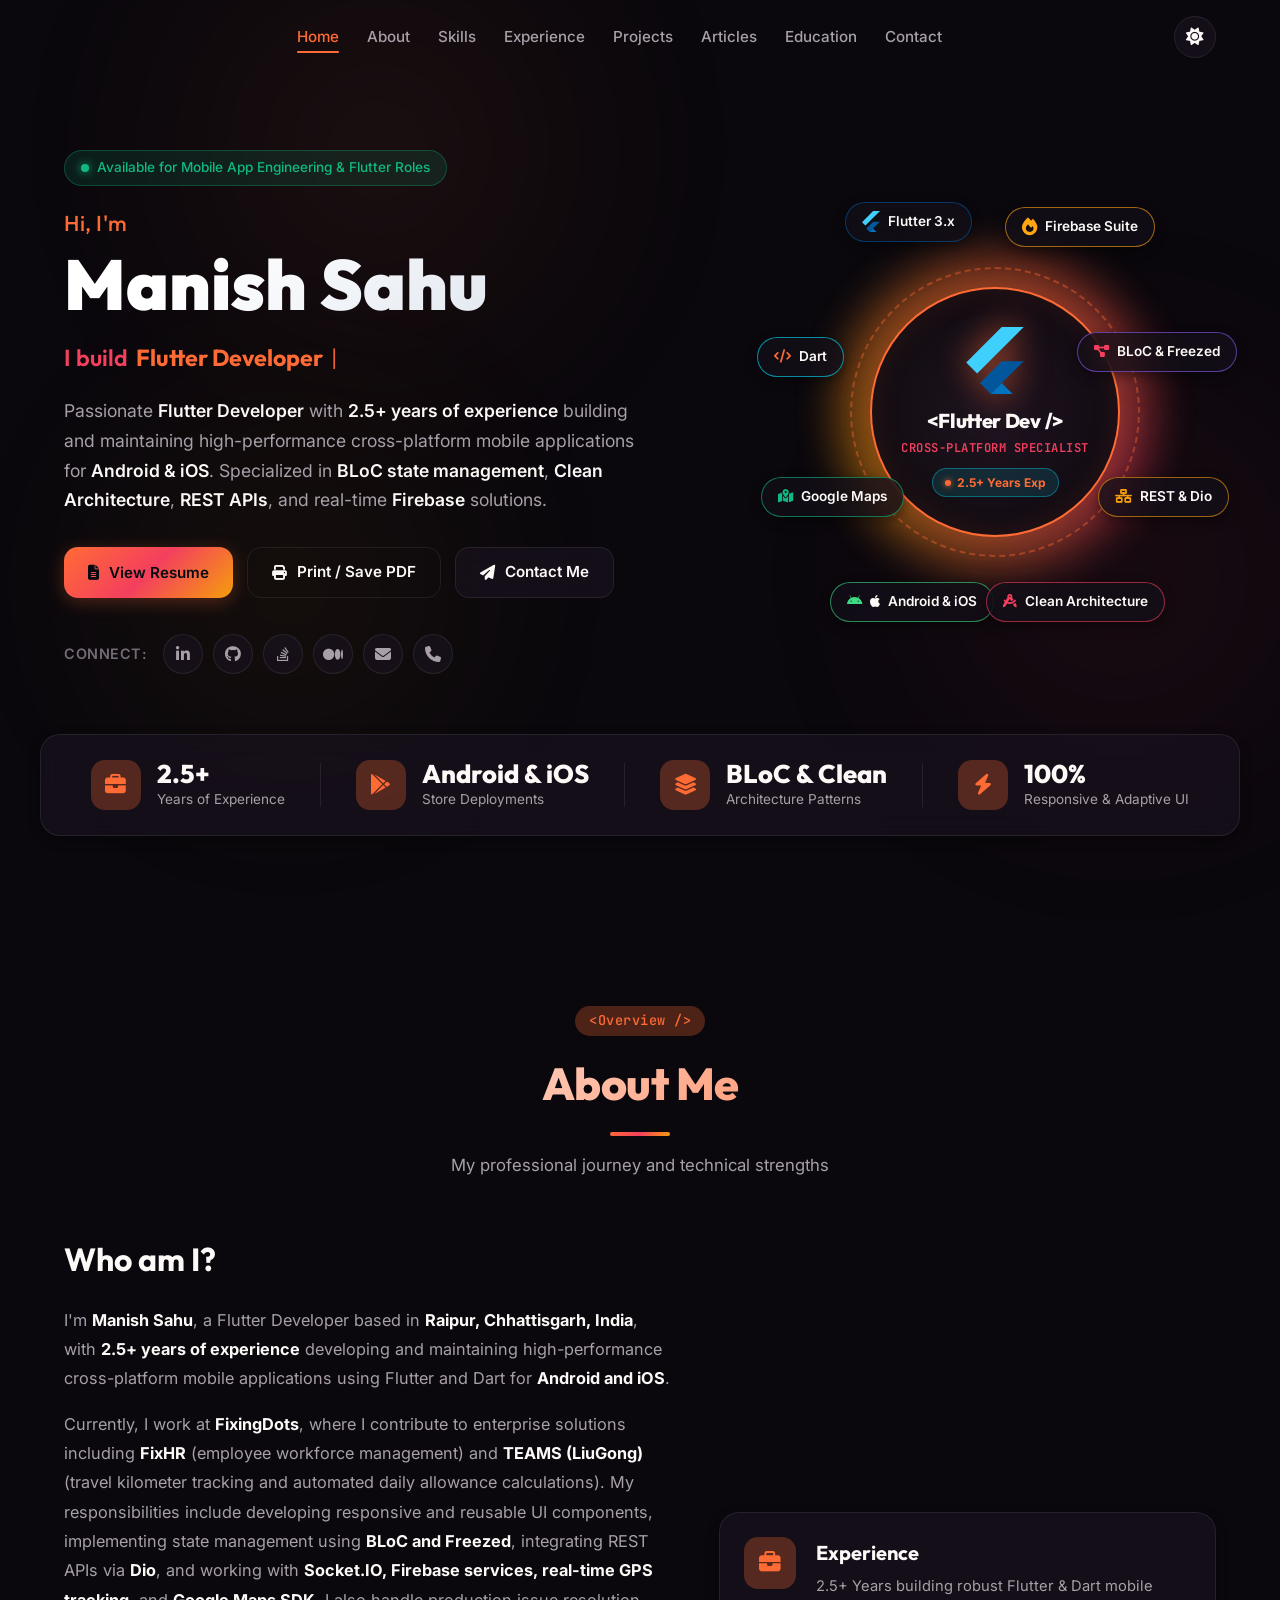
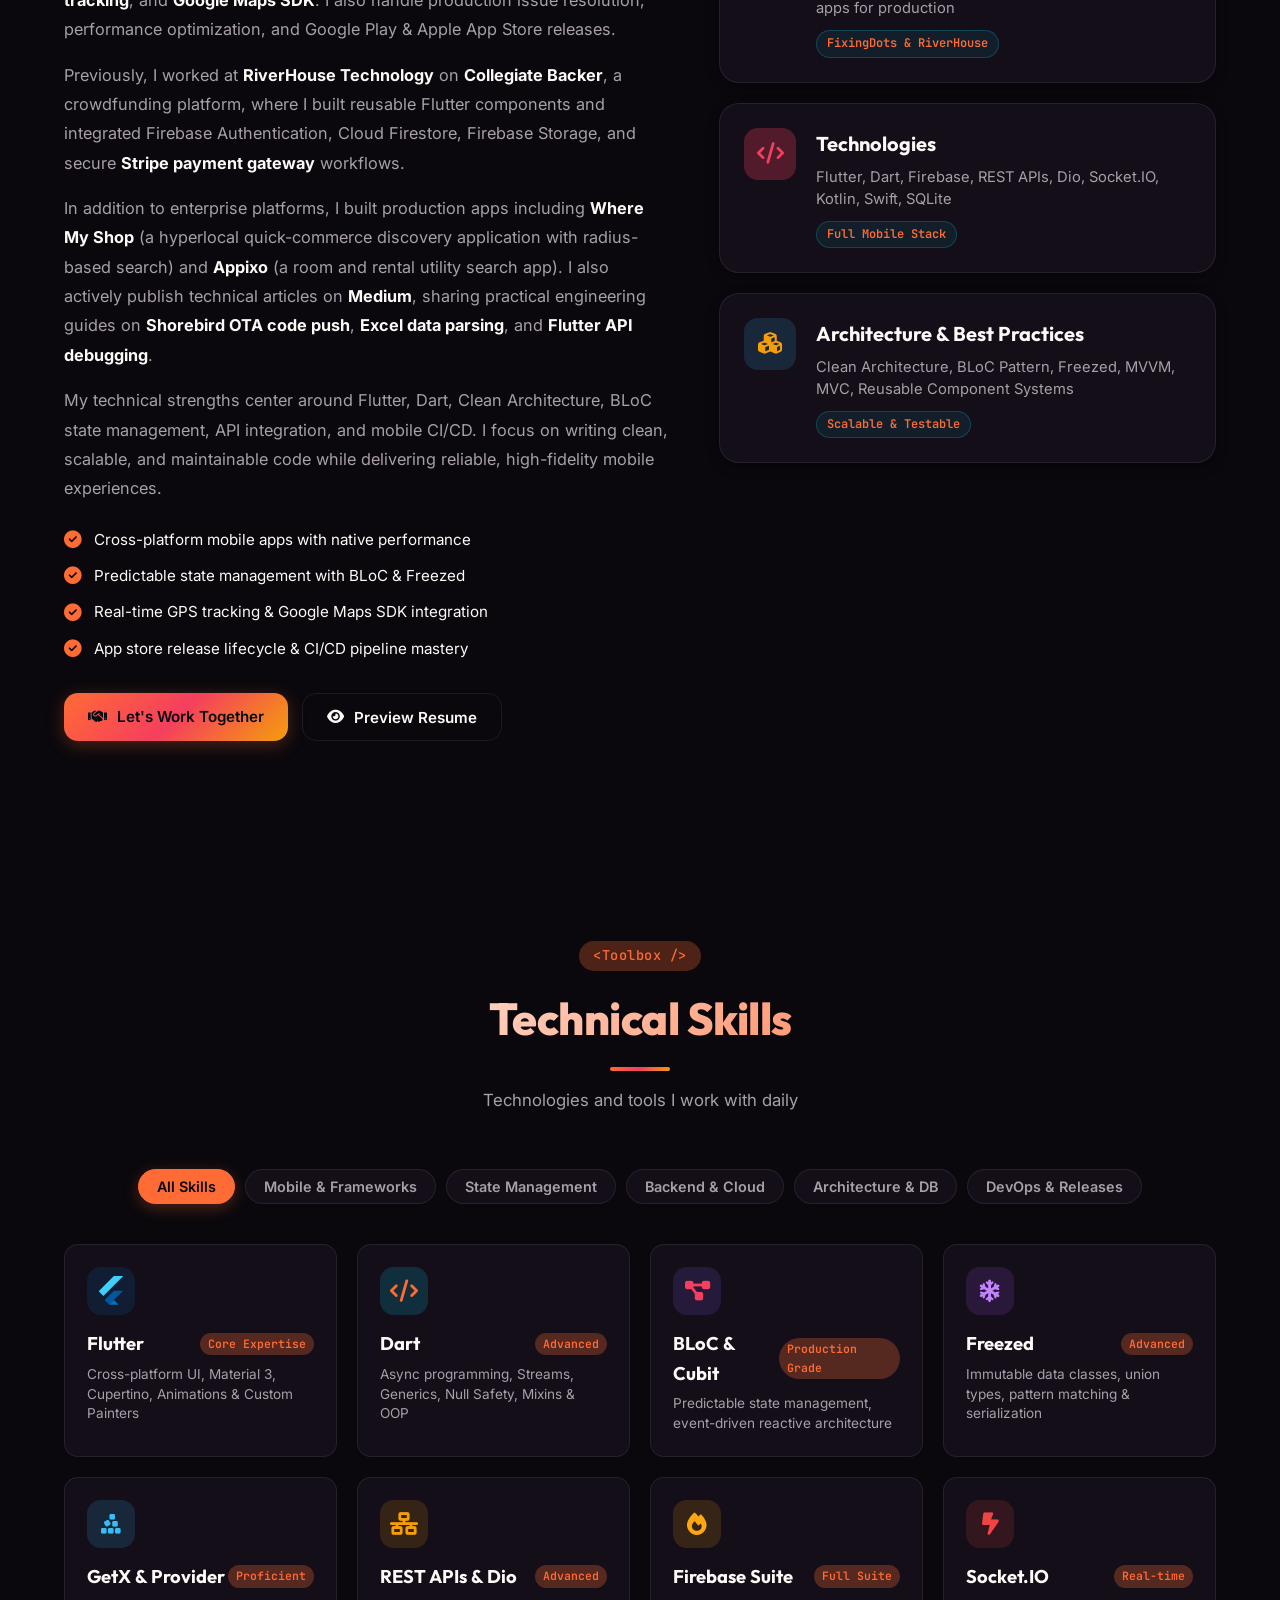
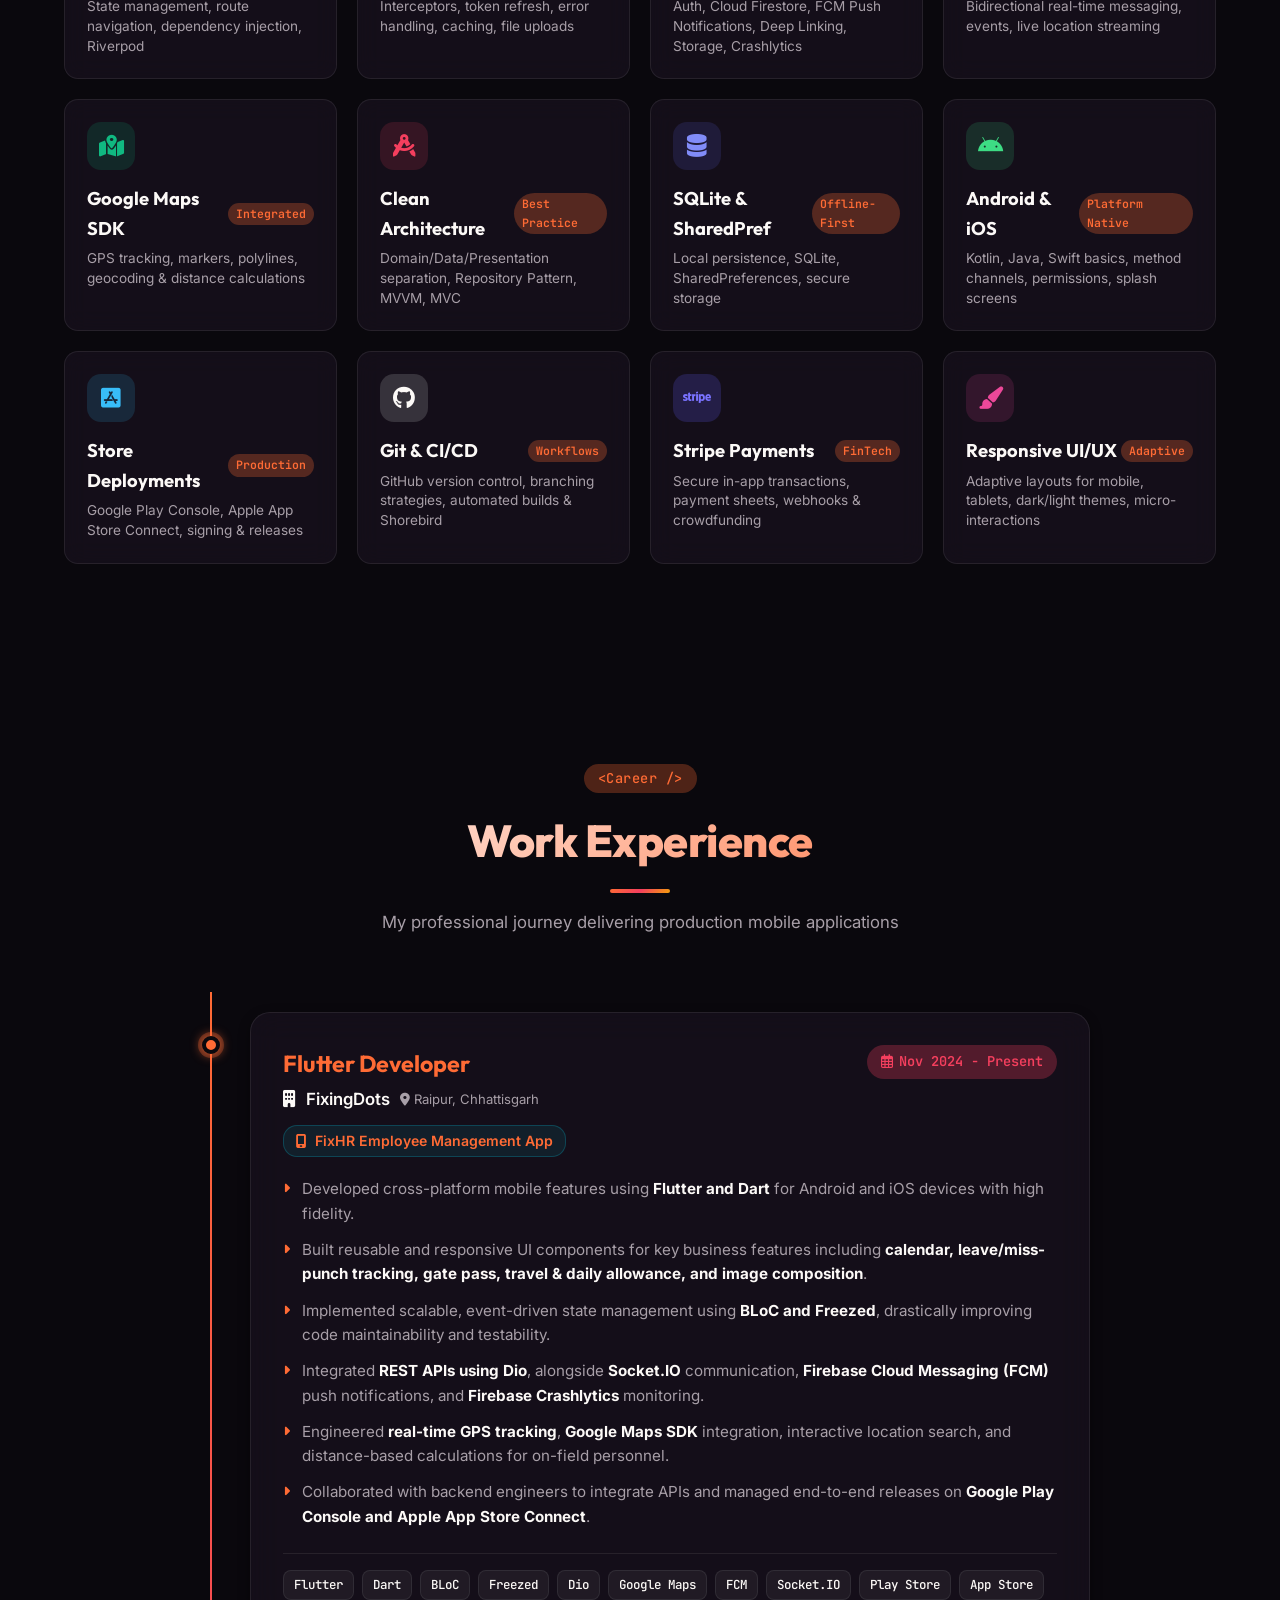
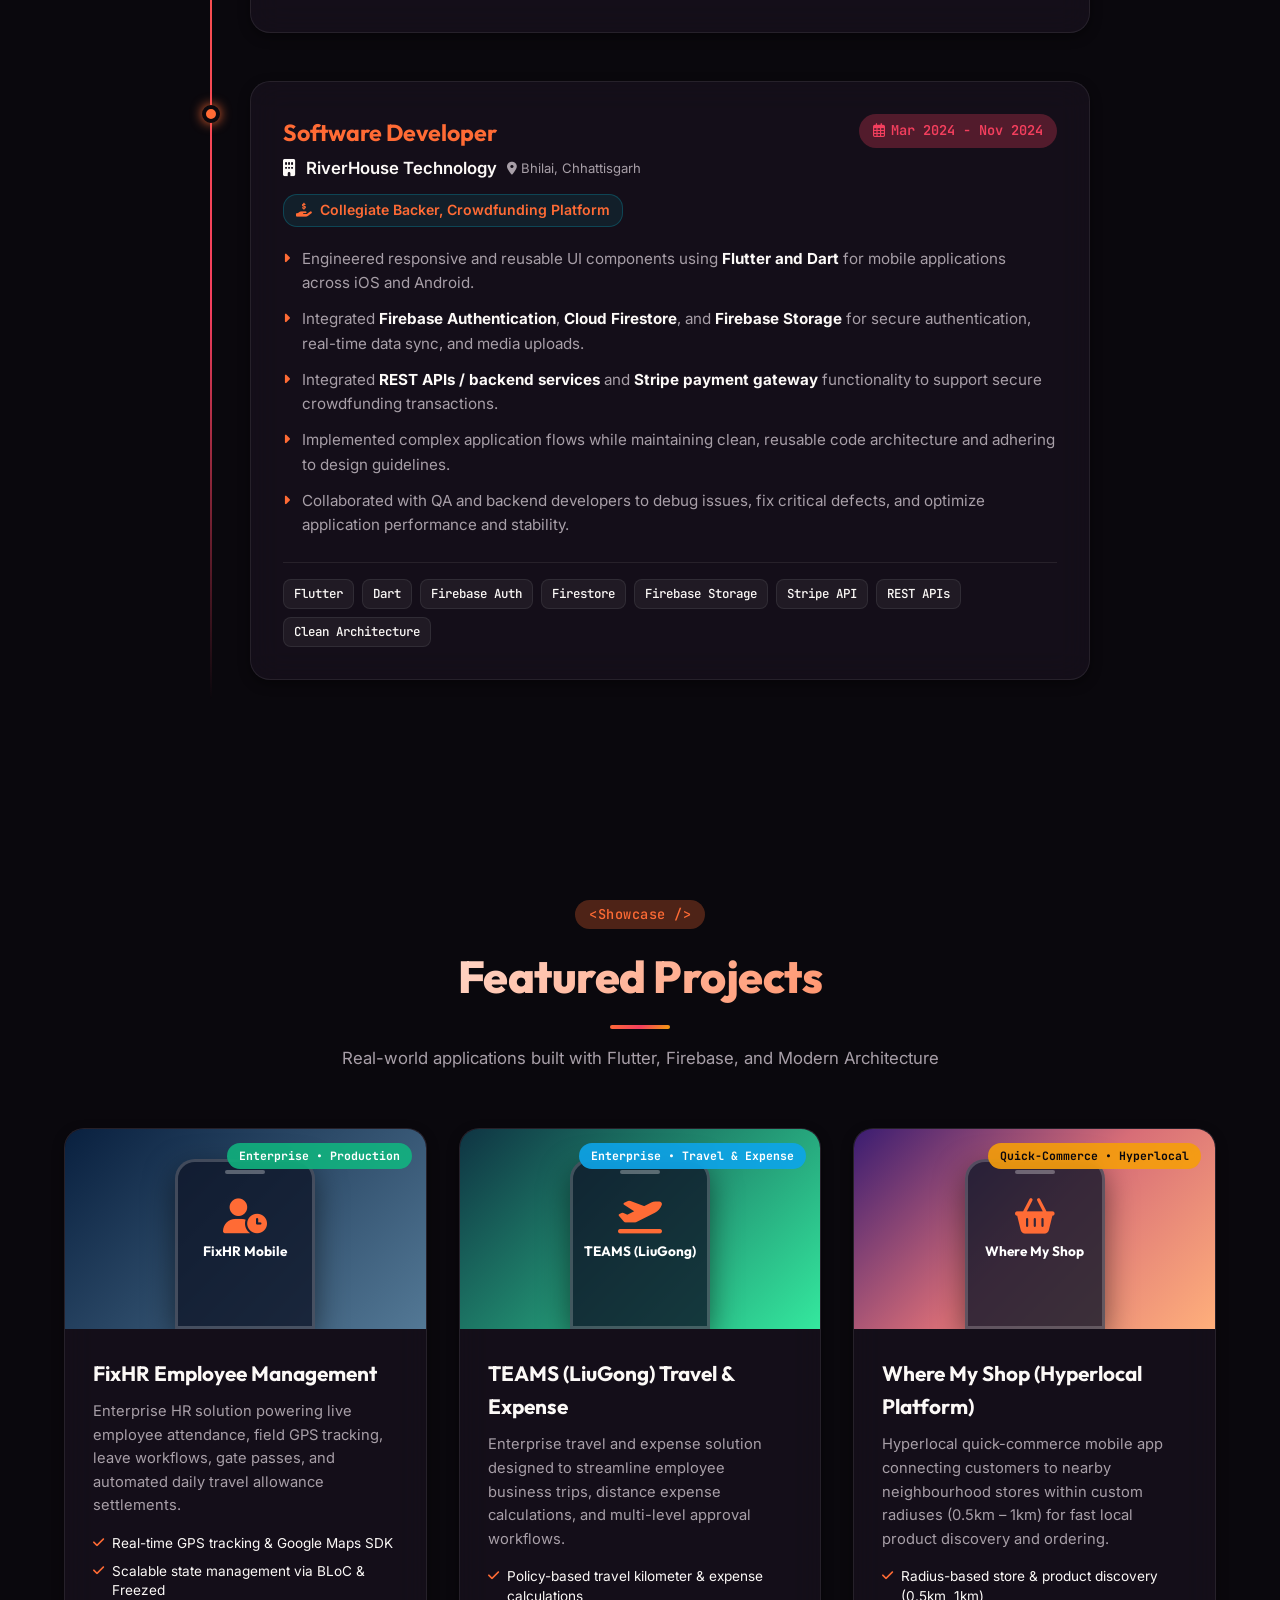
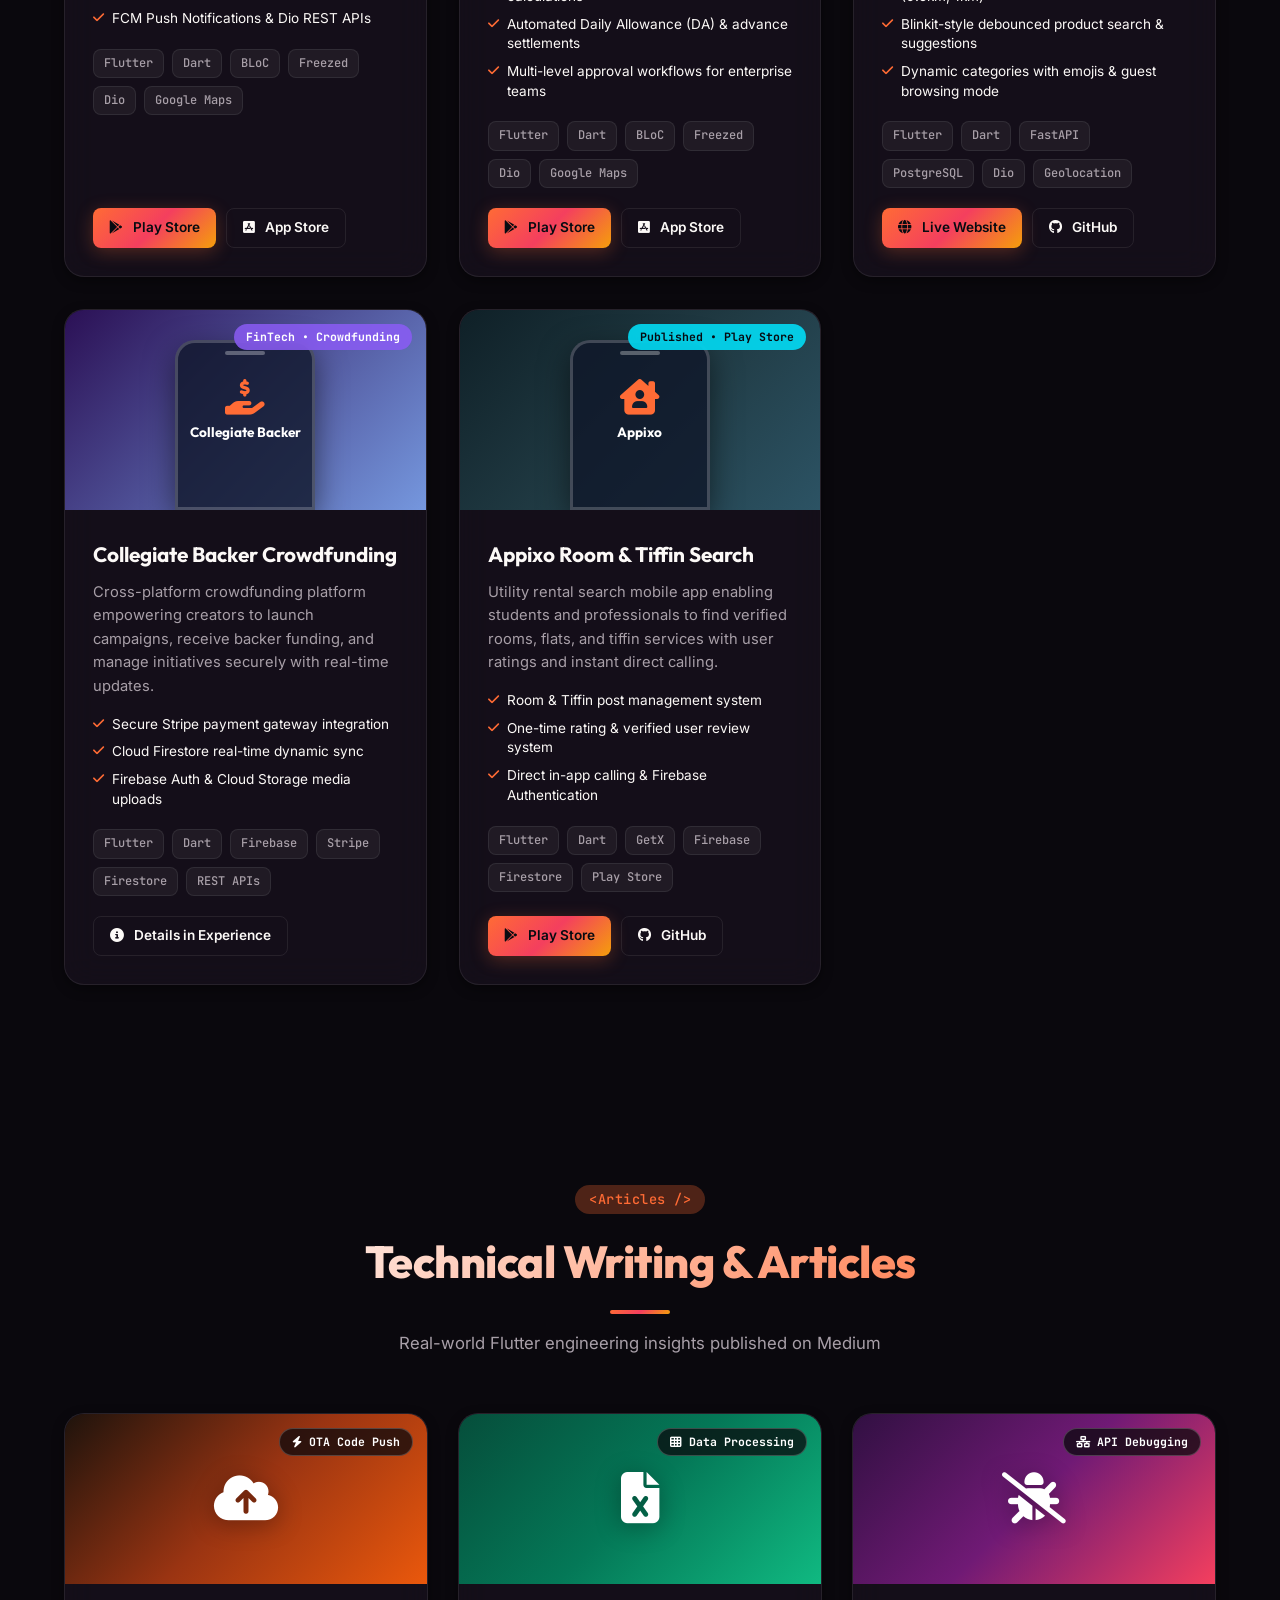
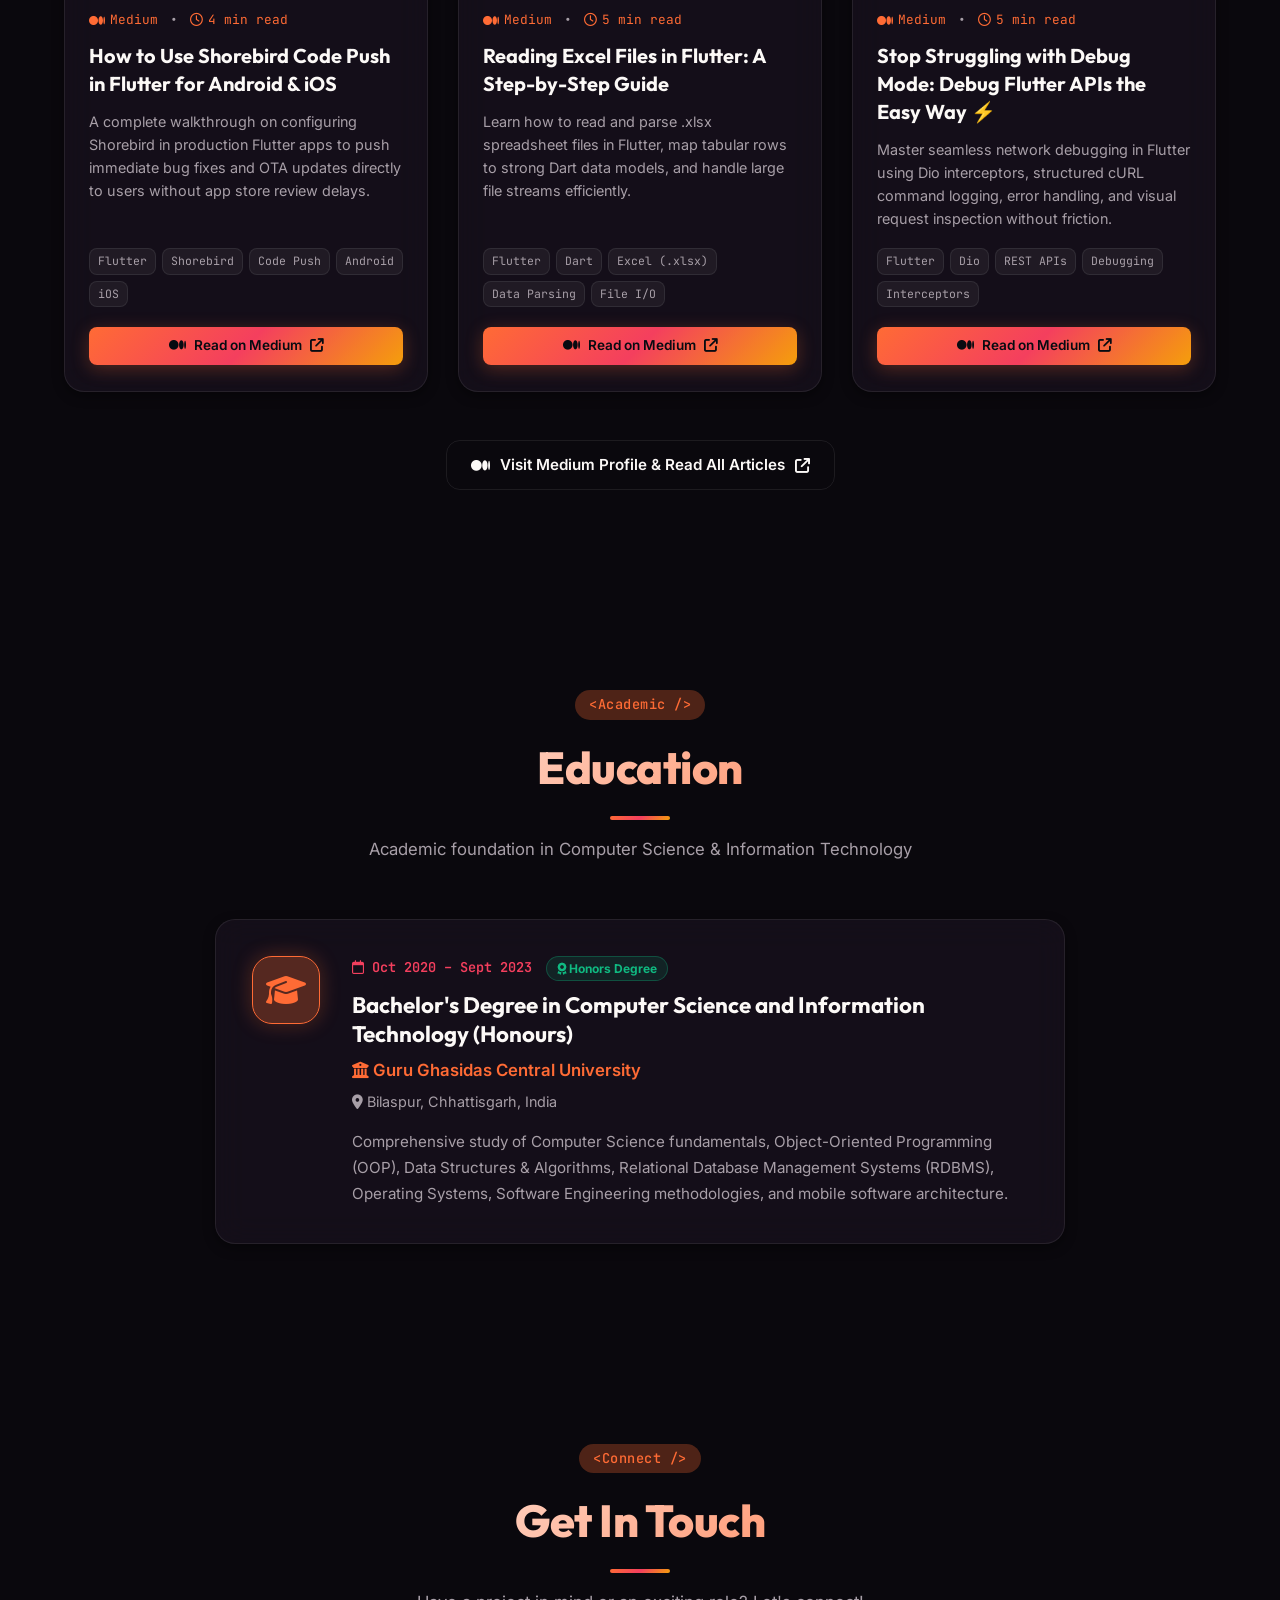
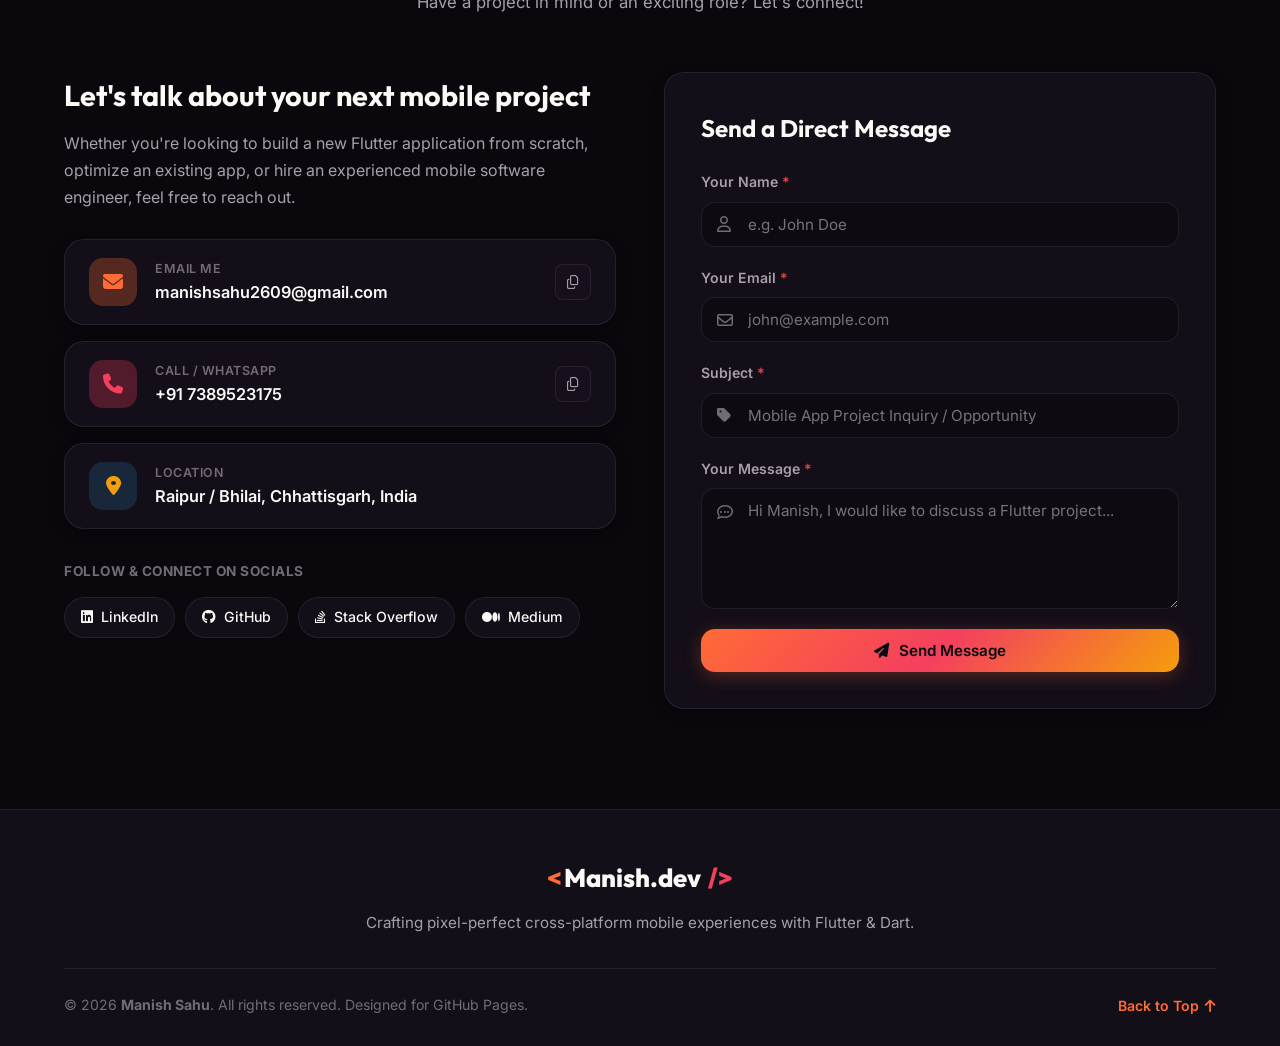
==== commit e7fa1049: "Add files via upload" ====
--- a/index.html
+++ b/index.html
@@ -435,7 +435,7 @@
               <h3 class="skill-name">Firebase Suite</h3>
               <span class="skill-badge">Full Suite</span>
             </div>
-            <p class="skill-info">Auth, Cloud Firestore, FCM Push Notifications, Storage, Crashlytics</p>
+            <p class="skill-info">Auth, Cloud Firestore, FCM Push Notifications, Deep Linking, Storage, Crashlytics</p>
           </div>
 
           <!-- Skill: Socket.IO & Realtime -->
